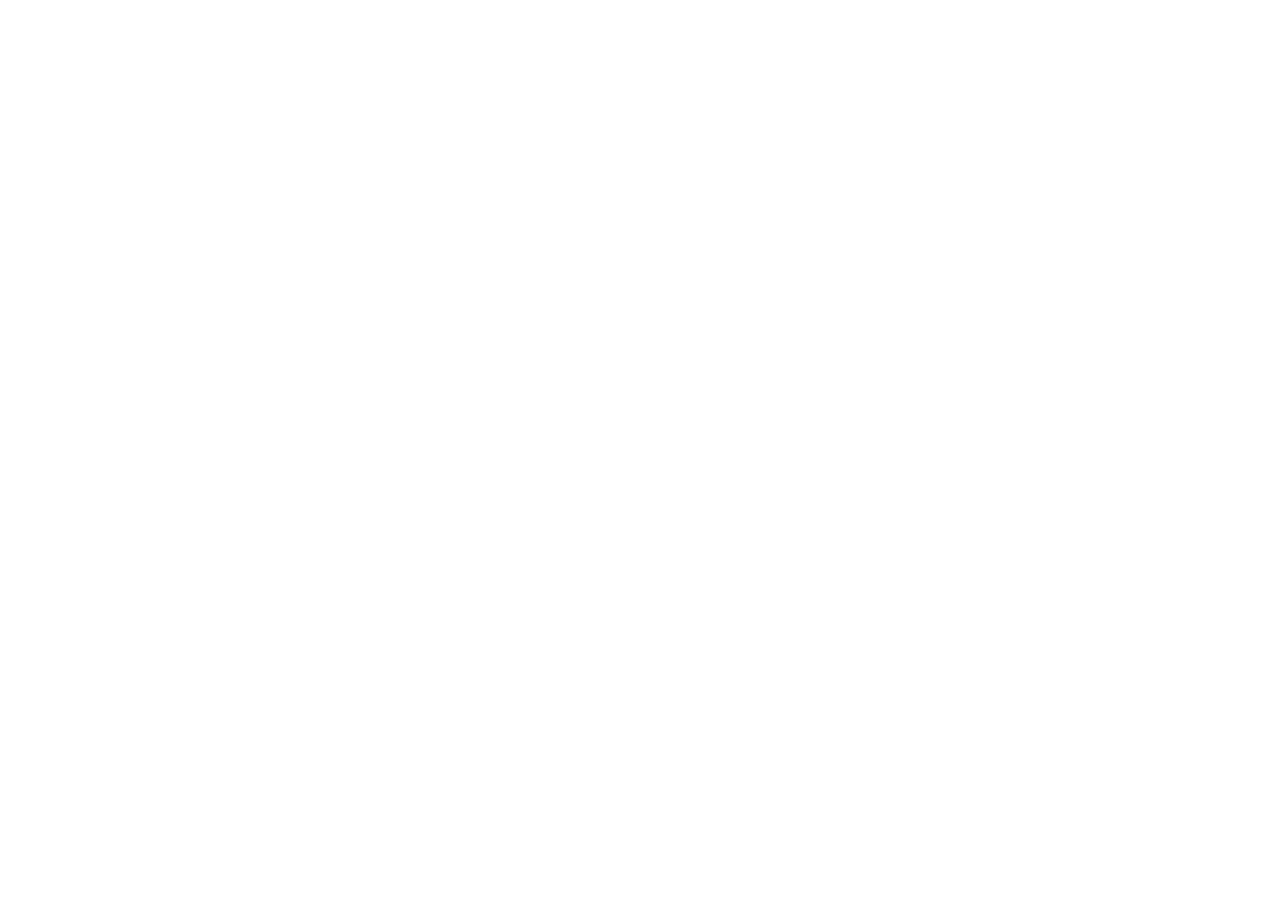
==== index.html @ d2b63275 "Preview build Ndumiso-Y/jnl-traders-web@6f6eb49902001fa7d4feecb88007fd484a090f12" ====
<!doctype html>
<html lang="en-ZA">
  <head>
    <meta charset="UTF-8" />
    <meta name="viewport" content="width=device-width, initial-scale=1.0" />
    <meta name="robots" content="noindex, nofollow, noimageindex" />
    <title>JNL Traders | Industrial Engineering and Maintenance Services</title>
    <meta name="description" content="JNL Traders provides structural, mechanical and plant-operation support for mining and chrome-processing environments. Development preview, not the official website." />
    <link rel="icon" type="image/png" href="/jnl-traders-preview/brand/jnl-logo.png" />
    <script type="module" crossorigin src="/jnl-traders-preview/assets/main-Eg9rI023.js"></script>
    <link rel="modulepreload" crossorigin href="/jnl-traders-preview/assets/PageShell-DPpdX8KV.js">
    <link rel="modulepreload" crossorigin href="/jnl-traders-preview/assets/homepage-CM6jJ0hx.js">
    <link rel="modulepreload" crossorigin href="/jnl-traders-preview/assets/ClientLogos-C_Fc4i6O.js">
    <link rel="modulepreload" crossorigin href="/jnl-traders-preview/assets/publication-Bz8wsJLo.js">
    <link rel="modulepreload" crossorigin href="/jnl-traders-preview/assets/wrench-BW9IlU_0.js">
    <link rel="modulepreload" crossorigin href="/jnl-traders-preview/assets/icons-T5cTL2mT.js">
    <link rel="modulepreload" crossorigin href="/jnl-traders-preview/assets/CredibilityStrip-CCpzmjwW.js">
    <link rel="stylesheet" crossorigin href="/jnl-traders-preview/assets/PageShell-DCpsGSy2.css">
    <link rel="stylesheet" crossorigin href="/jnl-traders-preview/assets/ClientLogos-CKI07FHI.css">
    <link rel="stylesheet" crossorigin href="/jnl-traders-preview/assets/CredibilityStrip-DPrCYsFg.css">
    <link rel="stylesheet" crossorigin href="/jnl-traders-preview/assets/main-DP_f49x_.css">
  </head>
  <body>
    <div id="root"></div>
  </body>
</html>
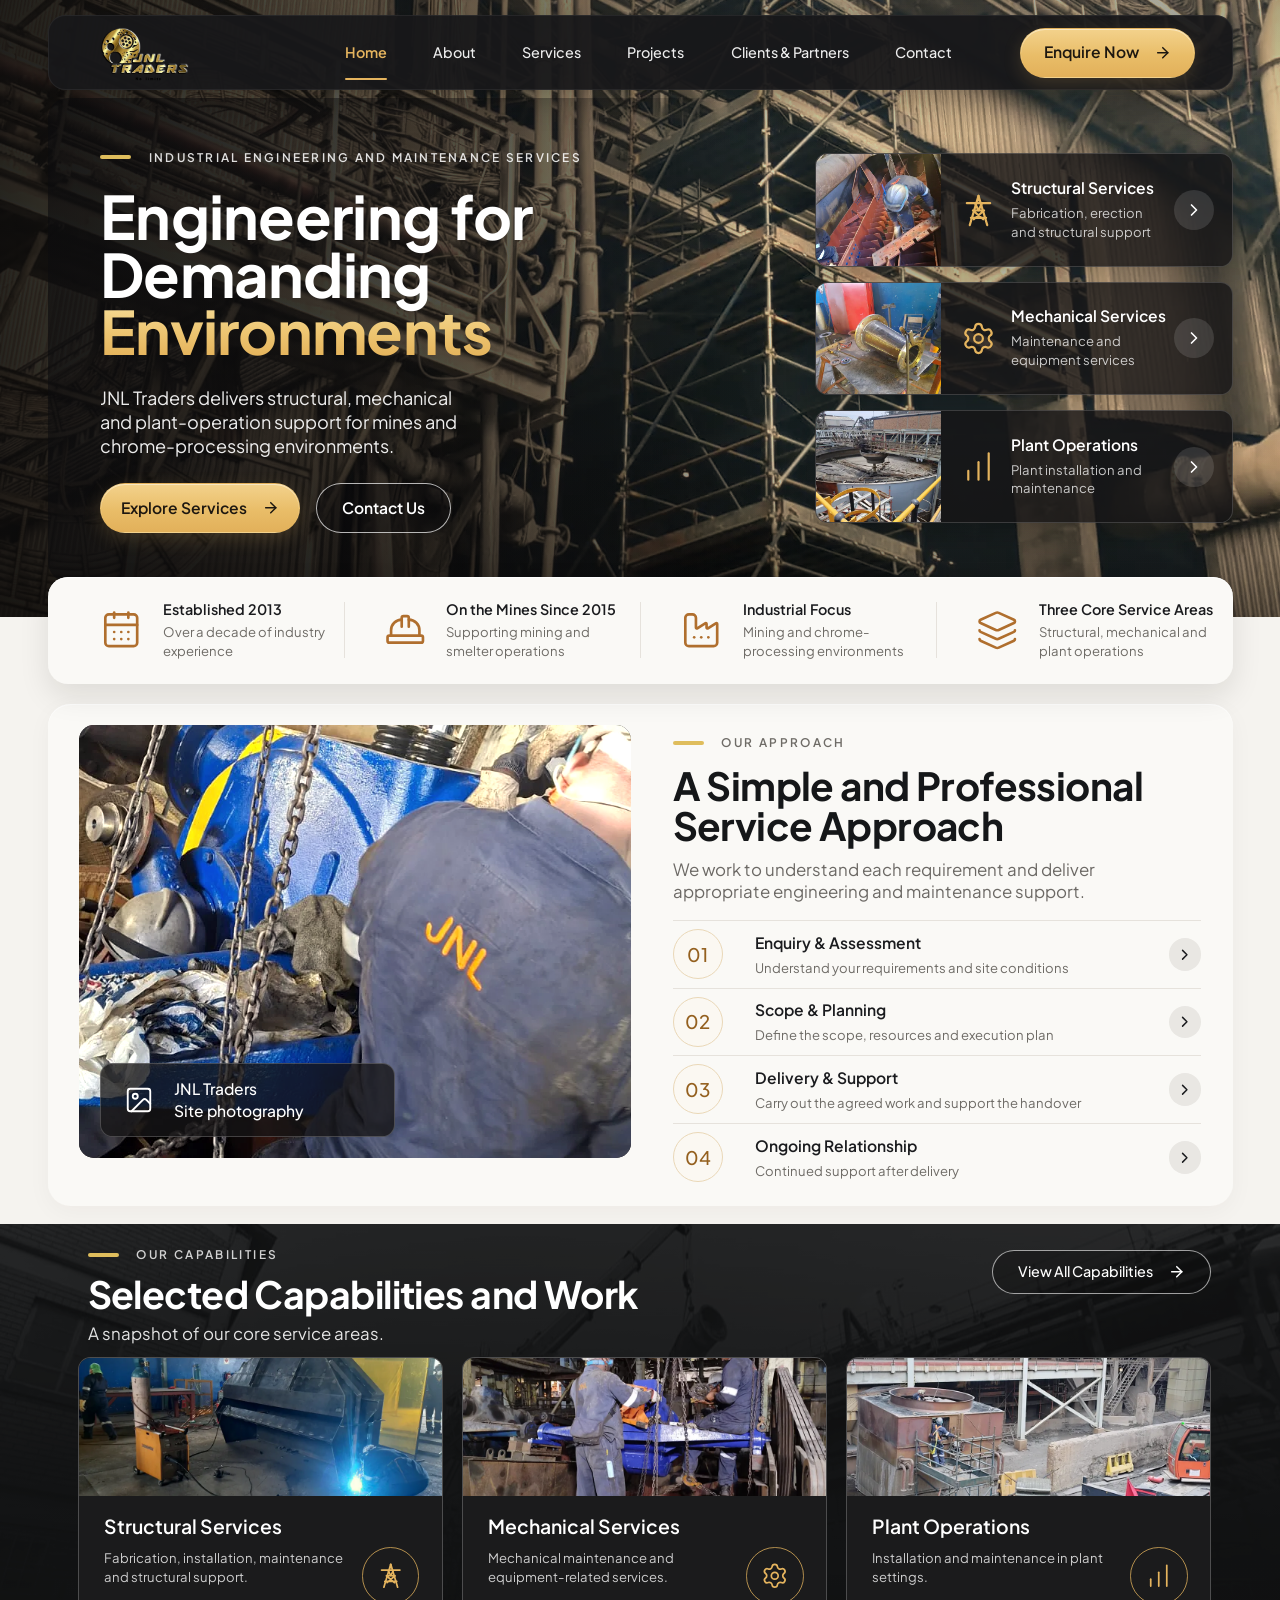
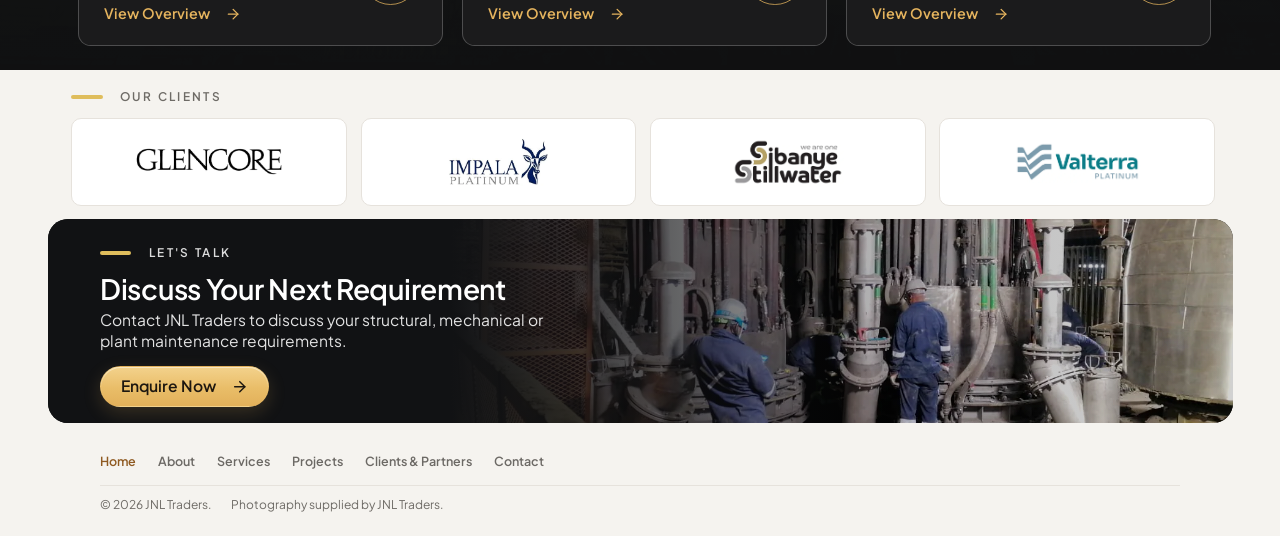
==== commit e2269cd9: "Site build Ndumiso-Y/jnl-traders-web@8c488835765f3420e7ef5e56aa66d9eed57c3a98" ====
--- a/index.html
+++ b/index.html
@@ -3,24 +3,70 @@
   <head>
     <meta charset="UTF-8" />
     <meta name="viewport" content="width=device-width, initial-scale=1.0" />
-    <meta name="robots" content="noindex, nofollow, noimageindex" />
     <title>JNL Traders | Industrial Engineering and Maintenance Services</title>
-    <meta name="description" content="JNL Traders provides structural, mechanical and plant-operation support for mining and chrome-processing environments. Development preview, not the official website." />
-    <link rel="icon" type="image/png" href="/jnl-traders-preview/brand/jnl-logo.png" />
-    <script type="module" crossorigin src="/jnl-traders-preview/assets/main-Eg9rI023.js"></script>
-    <link rel="modulepreload" crossorigin href="/jnl-traders-preview/assets/PageShell-DPpdX8KV.js">
-    <link rel="modulepreload" crossorigin href="/jnl-traders-preview/assets/homepage-CM6jJ0hx.js">
-    <link rel="modulepreload" crossorigin href="/jnl-traders-preview/assets/ClientLogos-C_Fc4i6O.js">
-    <link rel="modulepreload" crossorigin href="/jnl-traders-preview/assets/publication-Bz8wsJLo.js">
-    <link rel="modulepreload" crossorigin href="/jnl-traders-preview/assets/wrench-BW9IlU_0.js">
-    <link rel="modulepreload" crossorigin href="/jnl-traders-preview/assets/icons-T5cTL2mT.js">
-    <link rel="modulepreload" crossorigin href="/jnl-traders-preview/assets/CredibilityStrip-CCpzmjwW.js">
-    <link rel="stylesheet" crossorigin href="/jnl-traders-preview/assets/PageShell-DCpsGSy2.css">
-    <link rel="stylesheet" crossorigin href="/jnl-traders-preview/assets/ClientLogos-CKI07FHI.css">
-    <link rel="stylesheet" crossorigin href="/jnl-traders-preview/assets/CredibilityStrip-DPrCYsFg.css">
-    <link rel="stylesheet" crossorigin href="/jnl-traders-preview/assets/main-DP_f49x_.css">
+    <meta name="description" content="JNL Traders provides structural, mechanical and plant-operation support for mining and chrome-processing environments." />
+    <link rel="icon" type="image/png" sizes="48x48" href="/brand/favicon-48.png" />
+    <link rel="apple-touch-icon" href="/brand/apple-touch-icon.png" />
+    <script type="application/ld+json">
+      {
+        "@context": "https://schema.org",
+        "@graph": [
+          {
+            "@type": "Organization",
+            "@id": "https://jnltraders.co.za/#organization",
+            "name": "JNL Traders",
+            "legalName": "JNL Traders (Pty) Ltd",
+            "url": "https://jnltraders.co.za/",
+            "logo": "https://jnltraders.co.za/brand/jnl-logo.png",
+            "email": "info@jnltraders.co.za",
+            "foundingDate": "2013",
+            "description": "Engineering fabrication company supporting mining, smelter and processing-plant operations with structural, mechanical and plant maintenance work.",
+            "address": {
+              "@type": "PostalAddress",
+              "addressLocality": "Rustenburg",
+              "addressRegion": "North West",
+              "addressCountry": "ZA"
+            }
+          },
+          {
+            "@type": "WebSite",
+            "@id": "https://jnltraders.co.za/#website",
+            "url": "https://jnltraders.co.za/",
+            "name": "JNL Traders",
+            "inLanguage": "en-ZA",
+            "publisher": { "@id": "https://jnltraders.co.za/#organization" }
+          }
+        ]
+      }
+    </script>
+    <script type="module" crossorigin src="/assets/main-BESh82lY.js"></script>
+    <link rel="modulepreload" crossorigin href="/assets/PageShell-D4_K_Pgw.js">
+    <link rel="modulepreload" crossorigin href="/assets/homepage-D6TCJrUc.js">
+    <link rel="modulepreload" crossorigin href="/assets/ClientLogos-BpjyrNds.js">
+    <link rel="modulepreload" crossorigin href="/assets/factory-AqK0mC4F.js">
+    <link rel="modulepreload" crossorigin href="/assets/wrench-UlrUpFzu.js">
+    <link rel="modulepreload" crossorigin href="/assets/icons-B9P8hn7w.js">
+    <link rel="modulepreload" crossorigin href="/assets/image-G-_MB7Vk.js">
+    <link rel="modulepreload" crossorigin href="/assets/CredibilityStrip-DRuhqgCH.js">
+    <link rel="stylesheet" crossorigin href="/assets/PageShell-CTJHnuEZ.css">
+    <link rel="stylesheet" crossorigin href="/assets/ClientLogos-CKI07FHI.css">
+    <link rel="stylesheet" crossorigin href="/assets/CredibilityStrip-DPrCYsFg.css">
+    <link rel="stylesheet" crossorigin href="/assets/main-B-PE709d.css">
+    <link rel="preload" href="/assets/plus-jakarta-sans-latin-wght-normal-eXO_dkmS.woff2" as="font" type="font/woff2" crossorigin />
+    <link rel="canonical" href="https://jnltraders.co.za/" />
+    <meta property="og:type" content="website" />
+    <meta property="og:site_name" content="JNL Traders" />
+    <meta property="og:locale" content="en_ZA" />
+    <meta property="og:title" content="JNL Traders | Industrial Engineering and Maintenance Services" />
+    <meta property="og:description" content="JNL Traders provides structural, mechanical and plant-operation support for mining and chrome-processing environments." />
+    <meta property="og:url" content="https://jnltraders.co.za/" />
+    <meta property="og:image" content="https://jnltraders.co.za/images/jnl-traders-share.jpg" />
+    <meta property="og:image:width" content="1200" />
+    <meta property="og:image:height" content="630" />
+    <meta property="og:image:alt" content="Steel framework of an industrial processing plant, with the JNL Traders logo" />
+    <meta name="twitter:card" content="summary_large_image" />
   </head>
   <body>
-    <div id="root"></div>
+    <div id="root"><link rel="preload" as="image" href="/brand/jnl-logo.webp"/><link rel="preload" as="image" imageSrcSet="/images/jnl/jnl-traders-industrial-plant-steel-framework-960w.webp 960w, /images/jnl/jnl-traders-industrial-plant-steel-framework.webp 1536w" imageSizes="(max-width: 767px) 270px, 100vw" fetchPriority="high"/><link rel="preload" as="image" href="/images/jnl/jnl-traders-workers-on-red-steel-structure.webp"/><link rel="preload" as="image" href="/images/jnl/jnl-traders-metal-shaft-with-flange-on-workbench.webp"/><link rel="preload" as="image" href="/images/jnl/jnl-traders-circular-thickener-basin-walkway.webp"/><div id="top" class="page"><a class="skip-link" href="#main">Skip to content</a><header class="site-header"><div class="site-header__bar frame"><a class="site-header__logo" href="/" aria-label="JNL Traders — home"><img src="/brand/jnl-logo.webp" alt="JNL Traders logo" width="264" height="211"/></a><nav class="site-header__nav" aria-label="Primary"><button type="button" class="site-header__toggle" aria-expanded="false" aria-controls="_R_2_"><svg xmlns="http://www.w3.org/2000/svg" width="24" height="24" viewBox="0 0 24 24" fill="none" stroke="currentColor" stroke-width="2" stroke-linecap="round" stroke-linejoin="round" class="lucide lucide-menu" aria-hidden="true"><path d="M4 5h16"></path><path d="M4 12h16"></path><path d="M4 19h16"></path></svg><span class="visually-hidden">Open menu</span></button><ul id="_R_2_" class="site-header__links" data-open="false"><li><a href="/" aria-current="page">Home</a></li><li><a href="/about/">About</a></li><li><a href="/services/">Services</a></li><li><a href="/projects/">Projects</a></li><li><a href="/clients-partners/">Clients &amp; Partners</a></li><li><a href="/contact/">Contact</a></li><li class="site-header__menu-cta"><button type="button" class="btn btn--gold">Enquire Now <svg xmlns="http://www.w3.org/2000/svg" width="24" height="24" viewBox="0 0 24 24" fill="none" stroke="currentColor" stroke-width="2" stroke-linecap="round" stroke-linejoin="round" class="lucide lucide-arrow-right" aria-hidden="true"><path d="M5 12h14"></path><path d="m12 5 7 7-7 7"></path></svg></button></li></ul></nav><button type="button" class="btn btn--gold site-header__cta">Enquire Now <svg xmlns="http://www.w3.org/2000/svg" width="24" height="24" viewBox="0 0 24 24" fill="none" stroke="currentColor" stroke-width="2" stroke-linecap="round" stroke-linejoin="round" class="lucide lucide-arrow-right" aria-hidden="true"><path d="M5 12h14"></path><path d="m12 5 7 7-7 7"></path></svg></button></div></header><main id="main" tabindex="-1"><section class="hero" aria-labelledby="hero-title"><div class="hero__media"><img src="/images/jnl/jnl-traders-industrial-plant-steel-framework.webp" srcSet="/images/jnl/jnl-traders-industrial-plant-steel-framework-960w.webp 960w, /images/jnl/jnl-traders-industrial-plant-steel-framework.webp 1536w" sizes="(max-width: 767px) 270px, 100vw" alt="Steel framework, access stairways and scaffolding on the exterior of an industrial processing plant" fetchPriority="high"/></div><div class="hero__inner frame"><div class="hero__copy"><p class="eyebrow hero__eyebrow">Industrial Engineering and Maintenance Services</p><h1 id="hero-title" class="hero__title"><span>Engineering for</span> <span>Demanding</span> <span class="hero__title-accent">Environments</span></h1><p class="hero__lead">JNL Traders delivers structural, mechanical and plant-operation support for mines and chrome-processing environments.</p><div class="hero__actions"><a class="btn btn--gold" href="/services/">Explore Services<!-- --> <svg xmlns="http://www.w3.org/2000/svg" width="24" height="24" viewBox="0 0 24 24" fill="none" stroke="currentColor" stroke-width="2" stroke-linecap="round" stroke-linejoin="round" class="lucide lucide-arrow-right" aria-hidden="true"><path d="M5 12h14"></path><path d="m12 5 7 7-7 7"></path></svg></a><a class="btn btn--ghost" href="/contact/">Contact Us</a></div></div><ul id="services" class="hero__panels" aria-label="Core services"><li><a class="service-panel" href="/services/#structural"><span class="service-panel__media"><img src="/images/jnl/jnl-traders-workers-on-red-steel-structure.webp" alt="Workers in hard hats working inside a red fabricated steel structure at an industrial site" loading="eager"/></span><svg viewBox="0 0 24 24" fill="none" stroke="currentColor" stroke-width="1.5" stroke-linecap="round" stroke-linejoin="round" aria-hidden="true" class="service-panel__icon"><path d="M12 2 6 22M12 2l6 20"></path><path d="M4 7h16M9.6 7 12 12l2.4-5M8.2 12h7.6M8.2 12l7 6M15.8 12l-7 6M6.8 17h10.4"></path><path d="M12 2v3"></path></svg><span class="service-panel__text"><span class="service-panel__title">Structural Services</span><span class="service-panel__desc">Fabrication, erection and structural support</span></span><span class="service-panel__go" aria-hidden="true"><svg xmlns="http://www.w3.org/2000/svg" width="24" height="24" viewBox="0 0 24 24" fill="none" stroke="currentColor" stroke-width="2" stroke-linecap="round" stroke-linejoin="round" class="lucide lucide-chevron-right" aria-hidden="true"><path d="m9 18 6-6-6-6"></path></svg></span></a></li><li><a class="service-panel" href="/services/#mechanical"><span class="service-panel__media"><img src="/images/jnl/jnl-traders-metal-shaft-with-flange-on-workbench.webp" alt="Metal shaft and flange assembly on a workshop bench" loading="eager"/></span><svg xmlns="http://www.w3.org/2000/svg" width="24" height="24" viewBox="0 0 24 24" fill="none" stroke="currentColor" stroke-width="1.5" stroke-linecap="round" stroke-linejoin="round" class="lucide lucide-settings service-panel__icon" aria-hidden="true"><path d="M9.671 4.136a2.34 2.34 0 0 1 4.659 0 2.34 2.34 0 0 0 3.319 1.915 2.34 2.34 0 0 1 2.33 4.033 2.34 2.34 0 0 0 0 3.831 2.34 2.34 0 0 1-2.33 4.033 2.34 2.34 0 0 0-3.319 1.915 2.34 2.34 0 0 1-4.659 0 2.34 2.34 0 0 0-3.32-1.915 2.34 2.34 0 0 1-2.33-4.033 2.34 2.34 0 0 0 0-3.831A2.34 2.34 0 0 1 6.35 6.051a2.34 2.34 0 0 0 3.319-1.915"></path><circle cx="12" cy="12" r="3"></circle></svg><span class="service-panel__text"><span class="service-panel__title">Mechanical Services</span><span class="service-panel__desc">Maintenance and equipment services</span></span><span class="service-panel__go" aria-hidden="true"><svg xmlns="http://www.w3.org/2000/svg" width="24" height="24" viewBox="0 0 24 24" fill="none" stroke="currentColor" stroke-width="2" stroke-linecap="round" stroke-linejoin="round" class="lucide lucide-chevron-right" aria-hidden="true"><path d="m9 18 6-6-6-6"></path></svg></span></a></li><li><a class="service-panel" href="/services/#plant"><span class="service-panel__media"><img src="/images/jnl/jnl-traders-circular-thickener-basin-walkway.webp" alt="Large circular thickener basin with its bridge and maintenance walkway at a processing plant" loading="eager"/></span><svg xmlns="http://www.w3.org/2000/svg" width="24" height="24" viewBox="0 0 24 24" fill="none" stroke="currentColor" stroke-width="1.5" stroke-linecap="round" stroke-linejoin="round" class="lucide lucide-chart-no-axes-column-increasing lucide-bar-chart service-panel__icon" aria-hidden="true"><path d="M5 21v-6"></path><path d="M12 21V9"></path><path d="M19 21V3"></path></svg><span class="service-panel__text"><span class="service-panel__title">Plant Operations</span><span class="service-panel__desc">Plant installation and maintenance</span></span><span class="service-panel__go" aria-hidden="true"><svg xmlns="http://www.w3.org/2000/svg" width="24" height="24" viewBox="0 0 24 24" fill="none" stroke="currentColor" stroke-width="2" stroke-linecap="round" stroke-linejoin="round" class="lucide lucide-chevron-right" aria-hidden="true"><path d="m9 18 6-6-6-6"></path></svg></span></a></li></ul></div></section><section class="cred" aria-label="Company facts"><ul class="cred__strip frame"><li class="cred__item" data-status="legacy"><svg xmlns="http://www.w3.org/2000/svg" width="24" height="24" viewBox="0 0 24 24" fill="none" stroke="currentColor" stroke-width="1.5" stroke-linecap="round" stroke-linejoin="round" class="lucide lucide-calendar-days cred__icon" aria-hidden="true"><path d="M8 2v3"></path><path d="M16 2v3"></path><rect x="3" y="3" width="18" height="18" rx="2"></rect><path d="M3 9h18"></path><path d="M8 13h.01"></path><path d="M12 13h.01"></path><path d="M16 13h.01"></path><path d="M8 17h.01"></path><path d="M12 17h.01"></path><path d="M16 17h.01"></path></svg><div><p class="cred__title">Established 2013</p><p class="cred__desc">Over a decade of industry experience</p></div></li><li class="cred__item" data-status="profile"><svg xmlns="http://www.w3.org/2000/svg" width="24" height="24" viewBox="0 0 24 24" fill="none" stroke="currentColor" stroke-width="1.5" stroke-linecap="round" stroke-linejoin="round" class="lucide lucide-hard-hat cred__icon" aria-hidden="true"><path d="M10 10V5a1 1 0 0 1 1-1h2a1 1 0 0 1 1 1v5"></path><path d="M14 6a6 6 0 0 1 6 6v3"></path><path d="M4 15v-3a6 6 0 0 1 6-6"></path><rect x="2" y="15" width="20" height="4" rx="1"></rect></svg><div><p class="cred__title">On the Mines Since 2015</p><p class="cred__desc">Supporting mining and smelter operations</p></div></li><li class="cred__item" data-status="legacy"><svg xmlns="http://www.w3.org/2000/svg" width="24" height="24" viewBox="0 0 24 24" fill="none" stroke="currentColor" stroke-width="1.5" stroke-linecap="round" stroke-linejoin="round" class="lucide lucide-factory cred__icon" aria-hidden="true"><path d="M12 16h.01"></path><path d="M16 16h.01"></path><path d="M3 19a2 2 0 0 0 2 2h14a2 2 0 0 0 2-2V8.5a.5.5 0 0 0-.769-.422l-4.462 2.844A.5.5 0 0 1 15 10.5v-2a.5.5 0 0 0-.769-.422L9.77 10.922A.5.5 0 0 1 9 10.5V5a2 2 0 0 0-2-2H5a2 2 0 0 0-2 2z"></path><path d="M8 16h.01"></path></svg><div><p class="cred__title">Industrial Focus</p><p class="cred__desc">Mining and chrome-processing environments</p></div></li><li class="cred__item" data-status="legacy"><svg xmlns="http://www.w3.org/2000/svg" width="24" height="24" viewBox="0 0 24 24" fill="none" stroke="currentColor" stroke-width="1.5" stroke-linecap="round" stroke-linejoin="round" class="lucide lucide-layers lucide-layers-3 cred__icon" aria-hidden="true"><path d="M12.83 2.18a2 2 0 0 0-1.66 0L2.6 6.08a1 1 0 0 0 0 1.83l8.58 3.91a2 2 0 0 0 1.66 0l8.58-3.9a1 1 0 0 0 0-1.83z"></path><path d="M2 12a1 1 0 0 0 .58.91l8.6 3.91a2 2 0 0 0 1.65 0l8.58-3.9A1 1 0 0 0 22 12"></path><path d="M2 17a1 1 0 0 0 .58.91l8.6 3.91a2 2 0 0 0 1.65 0l8.58-3.9A1 1 0 0 0 22 17"></path></svg><div><p class="cred__title">Three Core Service Areas</p><p class="cred__desc">Structural, mechanical and plant operations</p></div></li></ul></section><section id="approach" class="approach" aria-labelledby="approach-title"><div class="approach__panel frame"><figure class="approach__media"><img src="/images/jnl/jnl-traders-jnl-uniform-technician-worksite.webp" alt="Technician in JNL Traders branded workwear working with lifting chains at an industrial site" loading="lazy"/><figcaption class="approach__badge"><svg xmlns="http://www.w3.org/2000/svg" width="24" height="24" viewBox="0 0 24 24" fill="none" stroke="currentColor" stroke-width="1.5" stroke-linecap="round" stroke-linejoin="round" class="lucide lucide-image" aria-hidden="true"><rect width="18" height="18" x="3" y="3" rx="2" ry="2"></rect><circle cx="9" cy="9" r="2"></circle><path d="m21 15-3.086-3.086a2 2 0 0 0-2.828 0L6 21"></path></svg><span>JNL Traders<br/>Site photography</span></figcaption></figure><div class="approach__body"><p class="eyebrow approach__eyebrow">Our Approach</p><h2 id="approach-title" class="approach__title">A Simple and Professional Service Approach</h2><p class="approach__intro">We work to understand each requirement and deliver appropriate engineering and maintenance support.</p><ol class="approach__steps" data-status="draft"><li class="approach__step"><span class="approach__num" aria-hidden="true">01</span><span class="approach__step-text"><span class="approach__step-title">Enquiry &amp; Assessment</span><span class="approach__step-desc">Understand your requirements and site conditions</span></span><span class="approach__chev" aria-hidden="true"><svg xmlns="http://www.w3.org/2000/svg" width="24" height="24" viewBox="0 0 24 24" fill="none" stroke="currentColor" stroke-width="2" stroke-linecap="round" stroke-linejoin="round" class="lucide lucide-chevron-right" aria-hidden="true"><path d="m9 18 6-6-6-6"></path></svg></span></li><li class="approach__step"><span class="approach__num" aria-hidden="true">02</span><span class="approach__step-text"><span class="approach__step-title">Scope &amp; Planning</span><span class="approach__step-desc">Define the scope, resources and execution plan</span></span><span class="approach__chev" aria-hidden="true"><svg xmlns="http://www.w3.org/2000/svg" width="24" height="24" viewBox="0 0 24 24" fill="none" stroke="currentColor" stroke-width="2" stroke-linecap="round" stroke-linejoin="round" class="lucide lucide-chevron-right" aria-hidden="true"><path d="m9 18 6-6-6-6"></path></svg></span></li><li class="approach__step"><span class="approach__num" aria-hidden="true">03</span><span class="approach__step-text"><span class="approach__step-title">Delivery &amp; Support</span><span class="approach__step-desc">Carry out the agreed work and support the handover</span></span><span class="approach__chev" aria-hidden="true"><svg xmlns="http://www.w3.org/2000/svg" width="24" height="24" viewBox="0 0 24 24" fill="none" stroke="currentColor" stroke-width="2" stroke-linecap="round" stroke-linejoin="round" class="lucide lucide-chevron-right" aria-hidden="true"><path d="m9 18 6-6-6-6"></path></svg></span></li><li class="approach__step"><span class="approach__num" aria-hidden="true">04</span><span class="approach__step-text"><span class="approach__step-title">Ongoing Relationship</span><span class="approach__step-desc">Continued support after delivery</span></span><span class="approach__chev" aria-hidden="true"><svg xmlns="http://www.w3.org/2000/svg" width="24" height="24" viewBox="0 0 24 24" fill="none" stroke="currentColor" stroke-width="2" stroke-linecap="round" stroke-linejoin="round" class="lucide lucide-chevron-right" aria-hidden="true"><path d="m9 18 6-6-6-6"></path></svg></span></li></ol></div></div></section><section id="capabilities" class="caps" aria-labelledby="caps-title"><div class="caps__inner frame"><div class="caps__head"><div><p class="eyebrow caps__eyebrow">Our Capabilities</p><h2 id="caps-title" class="caps__title">Selected Capabilities and Work</h2><p class="caps__intro">A snapshot of our core service areas.</p></div><a class="btn caps__all" href="/services/">View All Capabilities<!-- --> <svg xmlns="http://www.w3.org/2000/svg" width="24" height="24" viewBox="0 0 24 24" fill="none" stroke="currentColor" stroke-width="2" stroke-linecap="round" stroke-linejoin="round" class="lucide lucide-arrow-right" aria-hidden="true"><path d="M5 12h14"></path><path d="m12 5 7 7-7 7"></path></svg></a></div><ul class="caps__grid"><li class="cap-card"><span class="cap-card__media"><img class="cap-card__img" src="/images/jnl/jnl-traders-welding-large-black-steel-chute.webp" alt="Worker welding a large fabricated steel assembly in a fabrication workshop" loading="lazy"/></span><div class="cap-card__body"><h3 class="cap-card__title">Structural Services</h3><p class="cap-card__desc">Fabrication, installation, maintenance and structural support.</p><a class="cap-card__link" href="/services/#structural">View Overview <svg xmlns="http://www.w3.org/2000/svg" width="24" height="24" viewBox="0 0 24 24" fill="none" stroke="currentColor" stroke-width="2" stroke-linecap="round" stroke-linejoin="round" class="lucide lucide-arrow-right" aria-hidden="true"><path d="M5 12h14"></path><path d="m12 5 7 7-7 7"></path></svg><span class="visually-hidden">: <!-- -->Structural Services</span></a><span class="cap-card__badge" aria-hidden="true"><svg viewBox="0 0 24 24" fill="none" stroke="currentColor" stroke-width="1.5" stroke-linecap="round" stroke-linejoin="round" aria-hidden="true"><path d="M12 2 6 22M12 2l6 20"></path><path d="M4 7h16M9.6 7 12 12l2.4-5M8.2 12h7.6M8.2 12l7 6M15.8 12l-7 6M6.8 17h10.4"></path><path d="M12 2v3"></path></svg></span></div></li><li class="cap-card"><span class="cap-card__media"><img class="cap-card__img" src="/images/jnl/jnl-traders-technicians-industrial-equipment-workshop.webp" alt="Technicians in hard hats working on a blue industrial pump assembly inside a plant" loading="lazy"/></span><div class="cap-card__body"><h3 class="cap-card__title">Mechanical Services</h3><p class="cap-card__desc">Mechanical maintenance and equipment-related services.</p><a class="cap-card__link" href="/services/#mechanical">View Overview <svg xmlns="http://www.w3.org/2000/svg" width="24" height="24" viewBox="0 0 24 24" fill="none" stroke="currentColor" stroke-width="2" stroke-linecap="round" stroke-linejoin="round" class="lucide lucide-arrow-right" aria-hidden="true"><path d="M5 12h14"></path><path d="m12 5 7 7-7 7"></path></svg><span class="visually-hidden">: <!-- -->Mechanical Services</span></a><span class="cap-card__badge" aria-hidden="true"><svg xmlns="http://www.w3.org/2000/svg" width="24" height="24" viewBox="0 0 24 24" fill="none" stroke="currentColor" stroke-width="1.5" stroke-linecap="round" stroke-linejoin="round" class="lucide lucide-settings" aria-hidden="true"><path d="M9.671 4.136a2.34 2.34 0 0 1 4.659 0 2.34 2.34 0 0 0 3.319 1.915 2.34 2.34 0 0 1 2.33 4.033 2.34 2.34 0 0 0 0 3.831 2.34 2.34 0 0 1-2.33 4.033 2.34 2.34 0 0 0-3.319 1.915 2.34 2.34 0 0 1-4.659 0 2.34 2.34 0 0 0-3.32-1.915 2.34 2.34 0 0 1-2.33-4.033 2.34 2.34 0 0 0 0-3.831A2.34 2.34 0 0 1 6.35 6.051a2.34 2.34 0 0 0 3.319-1.915"></path><circle cx="12" cy="12" r="3"></circle></svg></span></div></li><li class="cap-card"><span class="cap-card__media"><img class="cap-card__img" src="/images/jnl/jnl-traders-technicians-on-circular-steel-vessel.webp" alt="Technicians working beside a large circular steel vessel and access platform at a processing plant" loading="lazy"/></span><div class="cap-card__body"><h3 class="cap-card__title">Plant Operations</h3><p class="cap-card__desc">Installation and maintenance in plant settings.</p><a class="cap-card__link" href="/services/#plant">View Overview <svg xmlns="http://www.w3.org/2000/svg" width="24" height="24" viewBox="0 0 24 24" fill="none" stroke="currentColor" stroke-width="2" stroke-linecap="round" stroke-linejoin="round" class="lucide lucide-arrow-right" aria-hidden="true"><path d="M5 12h14"></path><path d="m12 5 7 7-7 7"></path></svg><span class="visually-hidden">: <!-- -->Plant Operations</span></a><span class="cap-card__badge" aria-hidden="true"><svg xmlns="http://www.w3.org/2000/svg" width="24" height="24" viewBox="0 0 24 24" fill="none" stroke="currentColor" stroke-width="1.5" stroke-linecap="round" stroke-linejoin="round" class="lucide lucide-chart-no-axes-column-increasing lucide-bar-chart" aria-hidden="true"><path d="M5 21v-6"></path><path d="M12 21V9"></path><path d="M19 21V3"></path></svg></span></div></li></ul></div></section><section id="partners" class="partners" aria-labelledby="partners-title"><div class="partners__inner frame"><h2 id="partners-title" class="eyebrow partners__eyebrow">Our Clients</h2><ul class="logos logos--strip" aria-label="Client logos" style="--count:4"><li class="logo-tile"><img src="/assets/glencore-CwxRWNNJ.webp" alt="Glencore logo" width="447" height="101" loading="lazy" decoding="async" style="--h:0.823"/></li><li class="logo-tile"><img src="/assets/impala-platinum-C84Ka5NG.webp" alt="Impala Platinum logo" width="337" height="166" loading="lazy" decoding="async" style="--h:1.216"/></li><li class="logo-tile"><img src="/assets/sibanye-stillwater-ntznXwwk.webp" alt="Sibanye-Stillwater logo" width="1017" height="440" loading="lazy" decoding="async" style="--h:1.139"/></li><li class="logo-tile"><img src="/assets/valterra-platinum-CxhO0D-q.webp" alt="Valterra Platinum logo" width="1086" height="365" loading="lazy" decoding="async" style="--h:1.004"/></li></ul></div></section><section id="contact" class="cta" aria-labelledby="cta-title"><div class="cta__panel frame"><img class="cta__img" src="/images/jnl/jnl-traders-workers-near-vertical-industrial-pipework.webp" srcSet="/images/jnl/jnl-traders-workers-near-vertical-industrial-pipework-960w.webp 960w, /images/jnl/jnl-traders-workers-near-vertical-industrial-pipework.webp 1280w" sizes="100vw" alt="" aria-hidden="true" loading="lazy"/><div class="cta__body"><p class="eyebrow cta__eyebrow">Let&#x27;s Talk</p><h2 id="cta-title" class="cta__title">Discuss Your Next Requirement</h2><p class="cta__text">Contact JNL Traders to discuss your structural, mechanical or plant maintenance requirements.</p><button type="button" class="btn btn--gold cta__btn">Enquire Now<!-- --> <svg xmlns="http://www.w3.org/2000/svg" width="24" height="24" viewBox="0 0 24 24" fill="none" stroke="currentColor" stroke-width="2" stroke-linecap="round" stroke-linejoin="round" class="lucide lucide-arrow-right" aria-hidden="true"><path d="M5 12h14"></path><path d="m12 5 7 7-7 7"></path></svg></button></div></div></section></main><footer class="site-footer"><div class="site-footer__inner frame"><nav class="site-footer__nav" aria-label="Footer"><ul><li><a href="/" aria-current="page">Home</a></li><li><a href="/about/">About</a></li><li><a href="/services/">Services</a></li><li><a href="/projects/">Projects</a></li><li><a href="/clients-partners/">Clients &amp; Partners</a></li><li><a href="/contact/">Contact</a></li></ul></nav><div class="site-footer__notes"><p>© 2026 JNL Traders.</p><p>Photography supplied by JNL Traders.</p></div></div></footer><dialog class="enq" aria-labelledby="enq-title"><div class="enq__head"><h2 id="enq-title">Enquire Now</h2><form method="dialog"><button class="enq__close" aria-label="Close enquiry form"><svg xmlns="http://www.w3.org/2000/svg" width="24" height="24" viewBox="0 0 24 24" fill="none" stroke="currentColor" stroke-width="2" stroke-linecap="round" stroke-linejoin="round" class="lucide lucide-x" aria-hidden="true"><path d="M18 6 6 18"></path><path d="m6 6 12 12"></path></svg></button></form></div><p class="enq__notice"><svg xmlns="http://www.w3.org/2000/svg" width="24" height="24" viewBox="0 0 24 24" fill="none" stroke="currentColor" stroke-width="2" stroke-linecap="round" stroke-linejoin="round" class="lucide lucide-info" aria-hidden="true"><circle cx="12" cy="12" r="10"></circle><path d="M12 16v-4"></path><path d="M12 8h.01"></path></svg><span><strong>Online enquiries are not connected yet.</strong> This form checks your entries but does not send them anywhere.<!-- --> <!-- -->Please email <a href="mailto:info@jnltraders.co.za">info@jnltraders.co.za</a> instead.</span></p><form class="enq__form" noValidate=""><div class="enq__row"><div class="enq__field"><label for="enq-name">Full name <span aria-hidden="true">*</span></label><input id="enq-name" autoComplete="name" maxLength="120" required="" name="name"/></div><div class="enq__field"><label for="enq-company">Company</label><input id="enq-company" autoComplete="organization" maxLength="120" name="company"/></div></div><div class="enq__row"><div class="enq__field"><label for="enq-email">Email <span aria-hidden="true">*</span></label><input id="enq-email" type="email" autoComplete="email" maxLength="254" required="" name="email"/></div><div class="enq__field"><label for="enq-phone">Phone</label><input id="enq-phone" type="tel" autoComplete="tel" maxLength="20" name="phone"/></div></div><div class="enq__field"><label for="enq-service">Service area <span aria-hidden="true">*</span></label><select id="enq-service" name="service" required=""><option value="" disabled="" selected="">Select a service area</option><option>Structural Services</option><option>Mechanical Services</option><option>Plant Operations</option><option>Other / not sure</option></select></div><div class="enq__field"><label for="enq-message">Your requirement <span aria-hidden="true">*</span></label><textarea id="enq-message" name="message" rows="4" maxLength="5000" required=""></textarea></div><p class="enq__req">* Required</p><div role="status" aria-live="polite" class="enq__status"></div><button type="submit" class="btn btn--gold enq__submit">Check enquiry</button></form></dialog></div></div>
   </body>
 </html>
--- a/assets/PageShell-CTJHnuEZ.css
+++ b/assets/PageShell-CTJHnuEZ.css
@@ -0,0 +1 @@
+@font-face{font-family:Plus Jakarta Sans Variable;font-style:normal;font-display:swap;font-weight:200 800;src:url([data-uri])format("woff2-variations");unicode-range:U+460-52F,U+1C80-1C8A,U+20B4,U+2DE0-2DFF,U+A640-A69F,U+FE2E-FE2F}@font-face{font-family:Plus Jakarta Sans Variable;font-style:normal;font-display:swap;font-weight:200 800;src:url(/assets/plus-jakarta-sans-vietnamese-wght-normal-qRpaaN48.woff2)format("woff2-variations");unicode-range:U+102-103,U+110-111,U+128-129,U+168-169,U+1A0-1A1,U+1AF-1B0,U+300-301,U+303-304,U+308-309,U+323,U+329,U+1EA0-1EF9,U+20AB}@font-face{font-family:Plus Jakarta Sans Variable;font-style:normal;font-display:swap;font-weight:200 800;src:url(/assets/plus-jakarta-sans-latin-ext-wght-normal-DmpS2jIq.woff2)format("woff2-variations");unicode-range:U+100-2BA,U+2BD-2C5,U+2C7-2CC,U+2CE-2D7,U+2DD-2FF,U+304,U+308,U+329,U+1D00-1DBF,U+1E00-1E9F,U+1EF2-1EFF,U+2020,U+20A0-20AB,U+20AD-20C0,U+2113,U+2C60-2C7F,U+A720-A7FF}@font-face{font-family:Plus Jakarta Sans Variable;font-style:normal;font-display:swap;font-weight:200 800;src:url(/assets/plus-jakarta-sans-latin-wght-normal-eXO_dkmS.woff2)format("woff2-variations");unicode-range:U+??,U+131,U+152-153,U+2BB-2BC,U+2C6,U+2DA,U+2DC,U+304,U+308,U+329,U+2000-206F,U+20AC,U+2122,U+2191,U+2193,U+2212,U+2215,U+FEFF,U+FFFD}:root{--jnl-ink:#151719;--jnl-ink-2:#1b1b1d;--jnl-mocha:#282222;--jnl-ivory:#f5f3ef;--jnl-cream:#faf9f6;--jnl-slot:#eeede9;--jnl-gold:#e5b45e;--jnl-gold-soft:#f1cf80;--jnl-gold-rule:#dfbd5c;--jnl-bronze:#b06f2e;--jnl-text:#1a1b1e;--jnl-muted:#6e6b66;--jnl-line:#e6e2dc;--jnl-white:#fff;--gold-fill:linear-gradient(180deg, #f3d28c 0%, #e9bd68 55%, #e2b05a 100%);--gold-text:linear-gradient(180deg, #f6dc98 0%, #edc571 50%, #e2ae55 100%);--font-sans:"Plus Jakarta Sans Variable", "Plus Jakarta Sans", system-ui, -apple-system, "Segoe UI", sans-serif;--u:clamp(1px, calc(100vw / 1024), 1.40625px);--gutter:calc(var(--u) * 38);--frame:min(calc(100vw - 2 * var(--gutter)), calc(var(--u) * 948));--radius-lg:calc(var(--u) * 16);--radius-md:calc(var(--u) * 10);--radius-sm:calc(var(--u) * 8);--fs-micro:max(10px, calc(var(--u) * 9.5));--fs-xs:max(11px, calc(var(--u) * 10.5));--fs-sm:calc(var(--u) * 11.5);--fs-base:calc(var(--u) * 12.5);--fs-body:calc(var(--u) * 13.5);--fs-lead:calc(var(--u) * 14.5)}@media (width<=1023.98px){:root{--u:1px;--gutter:24px;--frame:calc(100vw - 2 * var(--gutter));--fs-micro:11px;--fs-xs:13px;--fs-sm:13px;--fs-base:14.5px;--fs-body:15px;--fs-lead:16px}}@media (width<=599.98px){:root{--gutter:16px}}*,:before,:after{box-sizing:border-box}html{scroll-behavior:smooth;-webkit-text-size-adjust:100%}body{background:var(--jnl-ivory);color:var(--jnl-text);font-family:var(--font-sans);font-size:var(--fs-body);-webkit-font-smoothing:antialiased;text-rendering:optimizelegibility;margin:0;line-height:1.45;overflow-x:hidden}img{max-width:100%;display:block}h1,h2,h3,p,ul,ol{margin:0}ul,ol{padding:0;list-style:none}a{color:inherit;text-decoration:none}button,input,select,textarea{font:inherit;color:inherit}:focus-visible{outline:2px solid var(--jnl-gold);outline-offset:3px;border-radius:4px}.skip-link{z-index:100;background:var(--jnl-gold);color:var(--jnl-ink);border-radius:999px;padding:10px 16px;font-weight:700;position:absolute;top:-60px;left:16px}.skip-link:focus{top:16px}.visually-hidden{clip:rect(0 0 0 0);white-space:nowrap;width:1px;height:1px;overflow:hidden;position:absolute!important}.frame{width:var(--frame);margin-inline:auto}.eyebrow{align-items:center;gap:calc(var(--u) * 14);font-size:var(--fs-micro);letter-spacing:.2em;text-transform:uppercase;font-weight:600;display:flex}.eyebrow:before{content:"";width:calc(var(--u) * 25);height:max(2px, calc(var(--u) * 3));background:var(--jnl-gold-rule);border-radius:2px;flex:none}.btn{justify-content:center;align-items:center;gap:calc(var(--u) * 12);height:max(40px, calc(var(--u) * 40));padding-inline:calc(var(--u) * 24);font-size:var(--fs-base);white-space:nowrap;cursor:pointer;border:1px solid #0000;border-radius:999px;font-weight:600;transition:background-color .16s,border-color .16s,box-shadow .16s,filter .16s;display:inline-flex}.btn svg{width:max(14px, calc(var(--u) * 14));height:max(14px, calc(var(--u) * 14));flex:none}.btn--gold{background:var(--gold-fill);color:#1d1710;box-shadow:inset 0 1px #ffffff73,0 6px 18px #e5b45e2e}.btn--gold:hover{filter:brightness(1.06)}.btn--ghost{color:var(--jnl-white);background:#0a0a0c59;border-color:#ffffffb3}.btn--ghost:hover{border-color:var(--jnl-white);background:#ffffff1a}@media (prefers-reduced-motion:reduce){html{scroll-behavior:auto}*,:before,:after{transition:none!important;animation:none!important}}@media screen and (prefers-reduced-motion:no-preference){:root{--ease-out:cubic-bezier(.22, 1, .36, 1)}html .btn{transition:background-color .16s ease, border-color .16s ease, box-shadow .24s ease, filter .16s ease, translate .24s var(--ease-out), scale .16s ease}html .cap-card,html .tile{transition:border-color .16s ease, translate .32s var(--ease-out), box-shadow .32s var(--ease-out)}html .service-panel{transition:border-color .16s ease, background-color .16s ease, translate .32s var(--ease-out)}html .gallery__item{transition:translate .32s var(--ease-out)}.service-panel__go,.approach__chev,.numbered__chev,.tile__icon{transition:background-color .24s,border-color .24s,color .24s}html [data-reveal=hidden]{opacity:0;translate:0 28px}html [data-reveal=shown]{transition:opacity .6s var(--ease-out) var(--reveal-delay,0s), translate .6s var(--ease-out) var(--reveal-delay,0s)}.eyebrow:before{transform-origin:0}html [data-reveal=hidden].eyebrow:before{transform:scaleX(0)}html [data-reveal=shown].eyebrow:before{transition:transform .6s var(--ease-out) var(--reveal-delay,0s)}html [data-reveal=hidden] .cap-card__img,html [data-reveal=hidden] .gallery__photo img,html [data-reveal=hidden].split__media img,html [data-reveal=hidden].approach__media img{transform:scale(1.12)}html [data-reveal=shown] .cap-card__img,html [data-reveal=shown] .gallery__photo img,html [data-reveal=shown].split__media img,html [data-reveal=shown].approach__media img{transition:transform .6s var(--ease-out) var(--reveal-delay,0s)}html [data-reveal=hidden].split__media,html [data-reveal=hidden].approach__media{clip-path:inset(8% round calc(var(--u) * 12))}html [data-reveal=shown].split__media,html [data-reveal=shown].approach__media{clip-path:inset(0 round calc(var(--u) * 12));transition:opacity .6s var(--ease-out) var(--reveal-delay,0s), translate .6s var(--ease-out) var(--reveal-delay,0s), clip-path .6s var(--ease-out) var(--reveal-delay,0s)}:root{--rise-opacity:1;--rise-x:0;--rise-y:20px;--settle-from:1}.hero__actions,.phero__actions,.service-panel{--rise-opacity:0}@media (width>=1024px){:root{--rise-opacity:0;--rise-y:24px;--settle-from:1.06}.service-panel{--rise-x:32px;--rise-y:0}}@keyframes jnl-rise{0%{opacity:var(--rise-opacity);translate:var(--rise-x) var(--rise-y)}}@keyframes jnl-settle{0%{transform:scale(var(--settle-from))}}@keyframes jnl-draw{0%{transform:scaleX(0)}}.hero__copy>*,.phero__inner>*,.service-panel{animation:jnl-rise .6s var(--ease-out) backwards}.hero__copy>:nth-child(2),.phero__inner>:nth-child(2){animation-delay:90ms}.hero__copy>:nth-child(3),.phero__inner>:nth-child(3){animation-delay:.18s}.hero__copy>:nth-child(4),.phero__inner>:nth-child(4){animation-delay:.27s}.phero__inner>:nth-child(5){animation-delay:.36s}.hero__panels>:first-child .service-panel{animation-delay:.24s}.hero__panels>:nth-child(2) .service-panel{animation-delay:.34s}.hero__panels>:nth-child(3) .service-panel{animation-delay:.44s}.hero__media img,.phero__media img{animation:jnl-settle .9s var(--ease-out) backwards}.hero__eyebrow:before,.phero__eyebrow:before{animation:jnl-draw .6s var(--ease-out) .12s backwards}@supports (overflow:clip){.btn{position:relative}.btn--gold{isolation:isolate;overflow:clip}.btn--gold:after{content:"";z-index:-1;pointer-events:none;background:linear-gradient(105deg,#0000 25%,#faf9f6cc 50%,#0000 75%);position:absolute;inset:0;transform:translate(-110%)}.btn--gold:focus-visible:after{transition:transform .56s ease-in-out;transform:translate(110%)}@keyframes jnl-sweep{0%{transform:translate(-110%)}to{transform:translate(110%)}}.hero__actions .btn--gold:after,.phero__actions .btn--gold:after{animation:.6s ease-in-out .85s backwards jnl-sweep}html [data-reveal=shown].btn--gold:after{animation:jnl-sweep .42s ease-in-out calc(var(--reveal-delay,0s) + .22s) backwards}}.btn:focus-visible{translate:0 -2px}.btn:not(:disabled):active{translate:0;scale:.98}.lucide-arrow-right,.service-panel__go svg,.approach__chev svg,.numbered__chev svg,.svc-jump__link svg,.contact__svc svg{transition:transform .24s var(--ease-out)}a:focus-visible>.lucide-arrow-right,button:focus-visible>.lucide-arrow-right,.service-panel:focus-visible .service-panel__go svg,.svc-jump__link:focus-visible svg,.contact__svc a:focus-visible svg{transform:translate(5px)}html .site-footer__nav a{transition:color .16s ease, translate .24s var(--ease-out)}.site-footer__nav a:focus-visible{translate:3px}.service-panel:focus-visible{translate:0 -3px}.service-panel:focus-visible .service-panel__go{background:var(--jnl-gold);color:#1d1710}.split__media img,.approach__media img,.cap-card__img,.gallery__photo img,.service-panel__media img{transition:transform .56s var(--ease-out)}.split__media:after,.approach__media:after,.cap-card__media:after,.gallery__photo:after{content:"";pointer-events:none;opacity:0;transition:opacity .42s var(--ease-out);background:linear-gradient(#e5b45e29 0%,#28222200 45%,#2822229e 100%);position:absolute;inset:0}.cap-card:focus-within{translate:0 -5px;box-shadow:0 18px 36px #00000061}.cap-card:focus-within .cap-card__img,.service-panel:focus-visible .service-panel__media img{transform:scale(1.07)}.cap-card:focus-within .cap-card__media:after{opacity:1}@media (hover:hover){@supports (overflow:clip){.btn--gold:not(:disabled):hover:after{transition:transform .56s ease-in-out;transform:translate(110%)}}.btn:not(:disabled):not(:active):hover{translate:0 -2px}.btn--gold:not(:disabled):hover{box-shadow:inset 0 1px #ffffff73,0 10px 26px #e5b45e61}a:hover>.lucide-arrow-right,button:not(:disabled):hover>.lucide-arrow-right,.cap-card:hover .lucide-arrow-right,.service-panel:hover .service-panel__go svg,.approach__step:hover .approach__chev svg,.numbered__row:hover .numbered__chev svg,.svc-jump__link:hover svg,.contact__svc a:hover svg{transform:translate(5px)}.service-panel:hover .service-panel__go,.approach__step:hover .approach__chev,.numbered__row:hover .numbered__chev,.tile:hover .tile__icon{background:var(--jnl-gold);border-color:var(--jnl-gold);color:#1d1710}.site-footer__nav a:hover{translate:3px}.cap-card:hover{translate:0 -5px;box-shadow:0 18px 36px #00000061}.tile:hover{translate:0 -5px;box-shadow:0 16px 32px #281e1424}.sec--dark .tile:hover{box-shadow:0 18px 36px #00000061}.service-panel:hover{translate:0 -3px}.gallery__item:hover{translate:0 -5px}.split:hover .split__media img,.approach__panel:hover .approach__media img,.cap-card:hover .cap-card__img,.gallery__item:hover img,.service-panel:hover .service-panel__media img{transform:scale(1.07)}.split:hover .split__media:after,.approach__panel:hover .approach__media:after,.cap-card:hover .cap-card__media:after,.gallery__item:hover .gallery__photo:after{opacity:1}}@media (width>=1024px){.site-header__links a:not([aria-current]):after{content:"";left:0;right:0;bottom:calc(var(--u) * -6);background:var(--jnl-gold);transform-origin:0;height:2px;transition:transform .24s var(--ease-out);border-radius:2px;position:absolute;transform:scaleX(0)}.site-header__links a:not([aria-current]):focus-visible:after{transform:scaleX(1)}}@media (width>=1024px) and (hover:hover){.site-header__links a:not([aria-current]):hover:after{transform:scaleX(1)}}}.site-header{inset:calc(var(--u) * 12) 0 auto;z-index:20;position:absolute}.site-header__bar{height:calc(var(--u) * 60);padding-inline:calc(var(--u) * 42) calc(var(--u) * 29);border-radius:calc(var(--u) * 14);background:#18181af0;border:1px solid #ffffff0f;grid-template-columns:1fr auto 1fr;align-items:center;display:grid;position:relative;box-shadow:0 10px 30px #00000040}.site-header__logo{border-radius:6px;justify-self:start;display:block}.site-header__logo img{height:calc(var(--u) * 56);width:auto}.site-header__nav{justify-content:center;display:flex}.site-header__links{align-items:center;gap:calc(var(--u) * 37);display:flex}.site-header__links a{padding-block:calc(var(--u) * 8);font-size:var(--fs-sm);color:#ffffffeb;font-weight:500;transition:color .16s;display:block;position:relative}.site-header__links a:hover{color:var(--jnl-gold-soft)}.site-header__links a[aria-current=page]{color:var(--jnl-gold);font-weight:600}.site-header__links a[aria-current=page]:after{content:"";left:0;right:0;bottom:calc(var(--u) * -6);background:var(--jnl-gold);border-radius:2px;height:2px;position:absolute}.site-header__cta{width:calc(var(--u) * 140);height:calc(var(--u) * 40);justify-self:end;padding-inline:0}.site-header__toggle,.site-header__menu-cta{display:none}@media (width<=1023.98px){.site-header{inset:12px 0 auto}.site-header__bar{border-radius:14px;height:64px;padding-inline:20px 12px;display:flex}.site-header__logo img{height:52px}.site-header__nav{flex:none;order:3;justify-content:flex-end;margin-left:10px}.site-header__cta{width:auto;height:40px;margin-left:auto;padding-inline:18px}.site-header__toggle{width:44px;height:44px;color:var(--jnl-white);cursor:pointer;background:0 0;border:1px solid #ffffff40;border-radius:12px;place-items:center;display:inline-grid}.site-header__links{background:#18181af7;border:1px solid #ffffff14;border-radius:14px;flex-direction:column;align-items:stretch;gap:2px;margin:0;padding:10px;display:none;position:absolute;top:calc(100% + 8px);left:0;right:0;box-shadow:0 18px 40px #00000059}.site-header__links[data-open=true]{display:flex}.site-header__links a{border-radius:10px;padding:13px 14px;font-size:15px}.site-header__links a:hover{background:#ffffff0f}.site-header__links a[aria-current=page]:after{display:none}}@media (width<=599.98px){.site-header__cta{display:none}.site-header__nav{margin-left:auto}.site-header__menu-cta{padding:8px 4px 4px;display:block}.site-header__menu-cta .btn{width:100%;height:46px}}.site-footer{padding:6px 0 22px}.site-footer__inner{padding-inline:calc(var(--u) * 42);color:var(--jnl-muted);font-size:12px;line-height:1.5}.site-footer__nav ul{border-bottom:1px solid var(--jnl-line);flex-wrap:wrap;gap:6px 22px;margin-bottom:10px;padding-bottom:10px;display:flex}.site-footer__nav a{color:#6c6965;padding-block:4px;font-size:12.5px;font-weight:600;transition:color .16s;display:inline-block}.site-footer__nav a:hover,.site-footer__nav a[aria-current=page]{color:#8f5a22}.site-footer__notes{flex-wrap:wrap;gap:4px 20px;display:flex}@media (width<=1023.98px){.site-footer__inner{padding-inline:4px}.site-footer__nav ul{gap:4px 18px}.site-footer__notes{flex-direction:column}}.cta{padding-bottom:calc(var(--u) * 15)}.cta__panel{isolation:isolate;min-height:calc(var(--u) * 140);border-radius:var(--radius-lg);color:var(--jnl-white);background:#111214;position:relative;overflow:hidden}.cta__img{z-index:-2;object-fit:cover;object-position:60% 52%;filter:saturate(1.1)contrast(1.05)brightness(.82);width:66%;height:100%;position:absolute;inset:0 0 0 auto}.cta__panel:before{content:"";z-index:-1;background:linear-gradient(90deg,#111214 0% 34%,#111214bf 46%,#1112141a 72%,#11121400 100%);position:absolute;inset:0}.cta__body{padding:calc(var(--u) * 20) calc(var(--u) * 24) calc(var(--u) * 13) calc(var(--u) * 42)}.cta__eyebrow{color:#ffffffd9}.cta__title{margin-top:calc(var(--u) * 9);font-size:calc(var(--u) * 22.5);letter-spacing:-.01em;font-weight:600;line-height:1.15}.cta__text{margin-top:calc(var(--u) * 4);max-width:calc(var(--u) * 360);font-size:var(--fs-base);color:#ffffffe0;line-height:1.3}.cta__btn{margin-top:calc(var(--u) * 12);width:calc(var(--u) * 135);height:calc(var(--u) * 33);padding-inline:0}@media (width<=1023.98px){.cta{padding-bottom:24px}.cta__img{object-position:62% 52%;width:100%}.cta__panel:before{background:linear-gradient(90deg,#111214f2 0%,#111214cc 50%,#11121459 100%)}.cta__body{padding:32px 28px}.cta__title{font-size:clamp(24px,4.6vw,32px)}.cta__text{max-width:420px}.cta__btn{width:auto;height:44px;margin-top:20px;padding-inline:24px}}@media (width<=599.98px){.cta__panel:before{background:linear-gradient(#111214eb 0%,#111214d1 60%,#11121480 100%)}.cta__body{padding:28px 20px}}.enq{background:var(--jnl-cream);width:min(560px,100vw - 32px);max-height:calc(100dvh - 32px);color:var(--jnl-text);border:0;border-radius:18px;padding:0;box-shadow:0 30px 80px #00000073}.enq::backdrop{-webkit-backdrop-filter:blur(3px);backdrop-filter:blur(3px);background:#0c0b0bb3}.enq__head{justify-content:space-between;align-items:center;padding:22px 24px 0;display:flex}.enq__head h2{letter-spacing:-.01em;font-size:24px;font-weight:700}.enq__close{cursor:pointer;background:#e9e7e3;border:0;border-radius:50%;place-items:center;width:40px;height:40px;display:grid}.enq__notice{color:#5b4a2c;background:#fbf3e2;border:1px solid #ecd6a8;border-radius:12px;gap:10px;margin:14px 24px 0;padding:12px 14px;font-size:13px;line-height:1.45;display:flex}.enq__notice a,.enq__preview a{text-underline-offset:2px;font-weight:600;text-decoration:underline}.enq__notice svg{width:18px;height:18px;color:var(--jnl-bronze);flex:none;margin-top:1px}.enq__form{gap:14px;padding:18px 24px 24px;display:grid}.enq__row{grid-template-columns:1fr 1fr;gap:14px;display:grid}.enq__field{gap:6px;display:grid}.enq__field label{font-size:13px;font-weight:600}.enq__field input,.enq__field select,.enq__field textarea{background:var(--jnl-white);border:1px solid #d6d1c9;border-radius:10px;width:100%;min-height:44px;padding:10px 12px;font-size:15px}.enq__field textarea{resize:vertical}.enq__field [aria-invalid=true]{border-color:#b3261e;box-shadow:0 0 0 1px #b3261e}.enq__error{color:#b3261e;font-size:12.5px}.enq__req{color:var(--jnl-muted);font-size:12px}.enq__preview{color:#6b1f1a;background:#fbeaea;border:1px solid #e3b3b0;border-radius:12px;padding:12px 14px;font-size:13.5px;line-height:1.45}.enq__sent{color:#1f4d23;background:#eaf4ea;border:1px solid #b4d3b4;border-radius:12px;padding:12px 14px;font-size:13.5px;line-height:1.45}.enq__submit{justify-self:start;height:46px}.enq__submit:disabled{opacity:.7;cursor:progress}.enq__trap{width:1px;height:1px;position:absolute;left:-9999px;overflow:hidden}.enq__privacy{color:var(--jnl-muted);font-size:13px;line-height:1.45}.enq__privacy summary{cursor:pointer;font-weight:600}.enq__privacy ul{gap:6px;margin-top:8px;display:grid}@media (width<=559.98px){.enq__row{grid-template-columns:1fr}.enq__submit{justify-self:stretch}}
--- a/assets/ClientLogos-CKI07FHI.css
+++ b/assets/ClientLogos-CKI07FHI.css
@@ -0,0 +1 @@
+.partners{padding:calc(var(--u) * 15) 0 calc(var(--u) * 11)}.partners__inner{padding-inline:calc(var(--u) * 19) calc(var(--u) * 14)}.partners__eyebrow{color:var(--jnl-muted);font-size:var(--fs-micro)}.partners__grid{gap:calc(var(--u) * 11);margin-top:calc(var(--u) * 10);grid-template-columns:repeat(6,minmax(0,1fr));display:grid}.partners__slot{align-items:center;gap:calc(var(--u) * 11);min-height:calc(var(--u) * 57);padding-inline:calc(var(--u) * 14) calc(var(--u) * 8);white-space:nowrap;border-radius:var(--radius-sm);background:var(--jnl-slot);color:#8d8a85;font-size:var(--fs-xs);line-height:1.35;display:flex}.partners__slot svg{width:calc(var(--u) * 30);height:calc(var(--u) * 30);flex:none}@media (width<=1023.98px){.partners{padding:32px 0 24px}.partners__inner{padding-inline:0}.partners__grid{grid-template-columns:repeat(3,minmax(0,1fr));gap:10px;margin-top:14px}.partners__slot{min-height:60px;padding-inline:14px}.partners__slot svg{width:28px;height:28px}}@media (width<=599.98px){.partners__grid{grid-template-columns:repeat(2,minmax(0,1fr))}}.logos{grid-template-columns:repeat(var(--count), minmax(0, 1fr));gap:calc(var(--u) * 11);display:grid}.logo-tile{border-radius:var(--radius-sm);border:1px solid var(--jnl-line);background:var(--jnl-white);place-items:center;transition:border-color .16s;display:grid}.logo-tile:hover{border-color:#b06f2e59}.logo-tile img{width:auto;height:calc(var(--logo-base) * var(--h));object-fit:contain;max-width:100%;display:block}.logos--strip{--logo-base:calc(var(--u) * 34);margin-top:calc(var(--u) * 10)}.logos--strip .logo-tile{min-height:calc(var(--u) * 70);padding:calc(var(--u) * 12) calc(var(--u) * 22)}.logos--grid{--logo-base:calc(var(--u) * 46)}.logos--grid .logo-tile{min-height:calc(var(--u) * 118);padding:calc(var(--u) * 20) calc(var(--u) * 26);border-radius:var(--radius-md)}@media (width<=1023.98px){.logos{gap:10px}.logos--strip{--logo-base:34px;margin-top:14px}.logos--strip .logo-tile{min-height:72px;padding:12px 20px}.logos--grid{--logo-base:40px;grid-template-columns:repeat(2,minmax(0,1fr));gap:14px}.logos--grid .logo-tile{min-height:116px;padding:20px 24px}}@media (width<=767.98px){.logos--strip{grid-template-columns:repeat(2,minmax(0,1fr))}}@media (width<=599.98px){.logos--strip{--logo-base:30px}.logos--strip .logo-tile{min-height:68px;padding:10px 14px}.logos--grid{--logo-base:34px;gap:10px}.logos--grid .logo-tile{min-height:96px;padding:16px}}
--- a/assets/CredibilityStrip-DPrCYsFg.css
+++ b/assets/CredibilityStrip-DPrCYsFg.css
@@ -0,0 +1 @@
+.cred{z-index:5;margin-top:calc(var(--u) * -32);position:relative}.cred__strip{min-height:calc(var(--u) * 86);border-radius:var(--radius-lg);background:var(--jnl-cream);grid-template-columns:repeat(4,minmax(0,1fr));display:grid;box-shadow:0 12px 30px #14100c1a,inset 0 1px #ffffffe6}.cred__item{align-items:center;gap:calc(var(--u) * 16);padding:calc(var(--u) * 14) calc(var(--u) * 10) calc(var(--u) * 14) calc(var(--u) * 32);display:flex;position:relative}.cred__item:first-child{padding-left:calc(var(--u) * 42)}.cred__item+.cred__item:before{content:"";background:var(--jnl-line);width:1px;position:absolute;top:24%;bottom:24%;left:0}.cred__icon{width:calc(var(--u) * 34);height:calc(var(--u) * 34);color:var(--jnl-bronze);flex:none}.cred__title{font-size:var(--fs-sm);color:var(--jnl-text);font-weight:600;line-height:1.25}.cred__desc{margin-top:calc(var(--u) * 4);font-size:var(--fs-xs);color:var(--jnl-muted);line-height:1.4}@media (width<=1023.98px){.cred{margin-top:-32px}.cred__strip{grid-template-columns:repeat(2,minmax(0,1fr))}.cred__item,.cred__item:first-child{gap:16px;padding:20px 22px}.cred__item+.cred__item:before{display:none}.cred__item:nth-child(2n){border-left:1px solid var(--jnl-line)}.cred__item:nth-child(n+3){border-top:1px solid var(--jnl-line)}.cred__icon{width:32px;height:32px}}@media (width<=559.98px){.cred__strip{grid-template-columns:1fr}.cred__item:nth-child(2n){border-left:0}.cred__item+.cred__item{border-top:1px solid var(--jnl-line)}.cred__item,.cred__item:first-child{padding:16px 20px}}
--- a/assets/main-B-PE709d.css
+++ b/assets/main-B-PE709d.css
@@ -0,0 +1 @@
+.hero{isolation:isolate;padding-top:calc(var(--u) * 78);padding-bottom:calc(var(--u) * 28);color:var(--jnl-white);background:#0d0c0c;position:relative}.hero__media{z-index:-1;position:absolute;inset:0;overflow:hidden}.hero__media img{object-fit:cover;object-position:62% 58%;filter:sepia(.55)saturate(1.5)hue-rotate(-8deg)brightness(.9)contrast(1.08);width:100%;height:100%}.hero__media:before,.hero__media:after{content:"";position:absolute;inset:0}.hero__media:before{mix-blend-mode:screen;background:radial-gradient(55% 80% at 100% 10%,#ff92349e,#0000 72%),radial-gradient(45% 55% at 72% 0,#e8702e66,#0000 70%),linear-gradient(#783c1e59,#0000 55%)}.hero__media:after{background:linear-gradient(90deg,#0a0909e0 0%,#0a09098c 30%,#0a09091f 58%,#0a09090d 100%),linear-gradient(#0a090940 0%,#0000 25% 70%,#0a09098c 100%)}.hero__inner{grid-template-columns:minmax(0, 1fr) calc(var(--u) * 334);align-items:center;gap:calc(var(--u) * 24);min-height:calc(var(--u) * 367);padding:calc(var(--u) * 37) 0 calc(var(--u) * 39) calc(var(--u) * 42);border-radius:var(--radius-lg);background:linear-gradient(90deg,#0c0c0e9e 0%,#0c0c0e66 40%,#0c0c0e00 62%);display:grid}.hero__copy{max-width:calc(var(--u) * 440);padding-top:calc(var(--u) * 4)}.hero__eyebrow{color:#ffffffdb;margin-bottom:calc(var(--u) * 17);white-space:nowrap;letter-spacing:.19em}.hero__title{font-size:calc(var(--u) * 48);letter-spacing:-.012em;font-weight:700;line-height:.96}.hero__title span{display:block}.hero__title-accent{background:var(--gold-text);color:#0000;-webkit-background-clip:text;background-clip:text;padding-bottom:.06em}.hero__lead{max-width:calc(var(--u) * 305);margin-top:calc(var(--u) * 18);font-size:var(--fs-lead);color:#ffffffeb;line-height:1.32}.hero__actions{gap:calc(var(--u) * 13);margin-top:calc(var(--u) * 20);flex-wrap:wrap;display:flex}.hero__actions .btn--gold{width:calc(var(--u) * 160);padding-inline:0}.hero__actions .btn--ghost{width:calc(var(--u) * 108);padding-inline:0}.hero__panels{gap:calc(var(--u) * 12);display:grid}.service-panel{grid-template-columns:calc(var(--u) * 100) auto minmax(0, 1fr) auto;min-height:calc(var(--u) * 89);border-radius:var(--radius-md);-webkit-backdrop-filter:blur(8px);background:#161516cc;border:1px solid #ffffff29;align-items:center;transition:border-color .16s,background-color .16s;display:grid;overflow:hidden;box-shadow:0 10px 28px #00000047}.service-panel:hover{background:#1c1a1ae0;border-color:#e5b45e8c}.service-panel__media{min-height:calc(var(--u) * 89);align-self:stretch;position:relative;overflow:hidden}.service-panel__media img{object-fit:cover;width:100%;height:100%;position:absolute;inset:0}.service-panel__icon{width:calc(var(--u) * 28);height:calc(var(--u) * 28);margin-inline:calc(var(--u) * 16) calc(var(--u) * 12);color:var(--jnl-gold)}.service-panel__text{gap:calc(var(--u) * 5);padding-block:calc(var(--u) * 10);display:grid}.service-panel__title{font-size:var(--fs-base);font-weight:600;line-height:1.2}.service-panel__desc{font-size:var(--fs-xs);color:#ffffffc2;line-height:1.4}.service-panel__go{width:calc(var(--u) * 32);height:calc(var(--u) * 32);margin-inline:calc(var(--u) * 6) calc(var(--u) * 14);color:var(--jnl-white);background:#ffffff1f;border-radius:50%;place-items:center;display:grid}.service-panel__go svg{width:calc(var(--u) * 16);height:calc(var(--u) * 16)}@media (width<=1023.98px){.hero{padding-top:92px;padding-bottom:56px}.hero__media img{object-position:70% 50%}.hero__media:after{background:linear-gradient(#0a09098c 0%,#0a09099e 45%,#0a0909e6 100%),linear-gradient(90deg,#0a090999 0%,#0a09091a 70%)}.hero__inner{background:linear-gradient(#0c0c0e66,#0c0c0e26);grid-template-columns:1fr;gap:28px;min-height:0;padding:40px 28px 28px}.hero__copy{max-width:560px}.hero__eyebrow{white-space:normal;margin-bottom:18px}.hero__title{font-size:clamp(38px,7.2vw,58px)}.hero__lead{max-width:440px;margin-top:18px}.hero__actions{margin-top:24px}.hero__actions .btn--gold,.hero__actions .btn--ghost{width:auto;padding-inline:24px}.service-panel{grid-template-columns:112px auto minmax(0,1fr) auto;min-height:92px}.service-panel__media{min-height:92px}.service-panel__icon{width:28px;height:28px;margin-inline:16px 12px}.service-panel__go{width:34px;height:34px;margin-inline:8px 14px}.service-panel__go svg{width:16px;height:16px}}@media (width<=599.98px){.hero__inner{padding:32px 18px 18px}.hero__eyebrow{letter-spacing:.14em}.hero__actions .btn{flex:140px}.service-panel{grid-template-columns:84px auto minmax(0,1fr) auto}.service-panel__icon{width:24px;height:24px;margin-inline:12px 10px}}.approach{padding-top:calc(var(--u) * 16);padding-bottom:calc(var(--u) * 14)}.approach__panel{grid-template-columns:calc(var(--u) * 442) minmax(0, 1fr);gap:calc(var(--u) * 33);padding:calc(var(--u) * 17) calc(var(--u) * 25) calc(var(--u) * 12);border-radius:calc(var(--u) * 18);background:var(--jnl-cream);display:grid;box-shadow:inset 0 1px #fffc,0 6px 24px #281e140a}.approach__media{height:calc(var(--u) * 346);border-radius:calc(var(--u) * 12);background:#2a2522;margin:0;position:relative;overflow:hidden}.approach__media img{object-fit:cover;object-position:50% 66%;filter:sepia(.18)saturate(1.1)contrast(1.05);width:100%;height:100%}.approach__badge{left:calc(var(--u) * 17);bottom:calc(var(--u) * 17);align-items:center;gap:calc(var(--u) * 16);width:calc(var(--u) * 236);max-width:calc(100% - 2 * calc(var(--u) * 17));padding:calc(var(--u) * 11) calc(var(--u) * 18);border-radius:var(--radius-md);-webkit-backdrop-filter:blur(6px);color:var(--jnl-white);font-size:var(--fs-base);background:#161516c7;border:1px solid #fff3;font-weight:500;line-height:1.4;display:flex;position:absolute}.approach__badge svg{width:calc(var(--u) * 24);height:calc(var(--u) * 24);flex:none}.approach__body{padding-top:calc(var(--u) * 7)}.approach__eyebrow{color:var(--jnl-muted)}.approach__title{margin-top:calc(var(--u) * 12);font-size:calc(var(--u) * 31);letter-spacing:-.015em;color:var(--jnl-ink);max-width:calc(var(--u) * 380);font-weight:700;line-height:1.03}.approach__intro{margin-top:calc(var(--u) * 10);max-width:calc(var(--u) * 400);font-size:var(--fs-body);color:#6c6965;line-height:1.3}.approach__steps{margin-top:calc(var(--u) * 14);border-top:1px solid var(--jnl-line);margin-right:calc(var(--u) * 0)}.approach__step{grid-template-columns:calc(var(--u) * 40) minmax(0, 1fr) auto;align-items:center;gap:calc(var(--u) * 26);min-height:calc(var(--u) * 54);padding-block:calc(var(--u) * 6);border-bottom:1px solid var(--jnl-line);display:grid}.approach__step:last-child{border-bottom:0}.approach__num{width:calc(var(--u) * 40);height:calc(var(--u) * 40);color:#94601f;font-size:max(14px, calc(var(--u) * 15));background:#fbf8f2;border:1px solid #ead8b8;border-radius:50%;place-items:center;font-weight:500;display:grid}.approach__step-text{gap:calc(var(--u) * 3);display:grid}.approach__step-title{font-size:var(--fs-base);color:var(--jnl-text);font-weight:600}.approach__step-desc{font-size:var(--fs-xs);color:var(--jnl-muted)}.approach__chev{width:calc(var(--u) * 26);height:calc(var(--u) * 26);color:var(--jnl-text);background:#e9e7e3;border-radius:50%;place-items:center;display:grid}.approach__chev svg{width:calc(var(--u) * 14);height:calc(var(--u) * 14)}@media (width<=1023.98px){.approach{padding-top:28px;padding-bottom:28px}.approach__panel{border-radius:18px;grid-template-columns:1fr;gap:28px;padding:16px 16px 20px}.approach__media{aspect-ratio:16/10;height:auto}.approach__badge{width:auto;font-size:13px;bottom:14px;left:14px}.approach__body{padding:0 8px}.approach__title{max-width:520px;font-size:clamp(28px,5vw,36px)}.approach__intro{max-width:520px}.approach__step{gap:18px;min-height:64px}.approach__num{width:42px;height:42px}}@media (width<=599.98px){.approach__media{aspect-ratio:4/3}.approach__step{grid-template-columns:40px minmax(0,1fr) auto;gap:14px}.approach__num{width:40px;height:40px}}.caps{isolation:isolate;padding:calc(var(--u) * 18) 0 calc(var(--u) * 19);background:var(--jnl-ink);color:var(--jnl-white);position:relative;overflow:hidden}.caps:before{content:"";z-index:-1;background:linear-gradient(180deg, #1517198c 0%, #151719eb 55%, var(--jnl-ink) 100%), url(/images/jnl/jnl-traders-crane-work-at-industrial-plant.webp) center 40% / cover no-repeat;filter:grayscale()brightness(.55);opacity:.55;position:absolute;inset:0}.caps__inner{padding-inline:calc(var(--u) * 24) calc(var(--u) * 17)}.caps__head{justify-content:space-between;align-items:flex-start;gap:calc(var(--u) * 24);padding-left:calc(var(--u) * 8);display:flex}.caps__eyebrow{color:#fffc}.caps__title{margin-top:calc(var(--u) * 9);font-size:calc(var(--u) * 30);letter-spacing:-.015em;font-weight:700;line-height:1.05}.caps__intro{margin-top:calc(var(--u) * 7);max-width:calc(var(--u) * 470);font-size:var(--fs-body);color:#ffffffe0;line-height:1.25}.caps__all{height:calc(var(--u) * 35);margin-top:calc(var(--u) * 3);padding-inline:calc(var(--u) * 20);color:var(--jnl-white);font-size:var(--fs-sm);background:#0a0a0c4d;border-color:#fff9;flex:none;font-weight:500}.caps__all:hover{border-color:var(--jnl-gold);color:var(--jnl-gold-soft)}.caps__grid{gap:calc(var(--u) * 15);margin-top:calc(var(--u) * 11);grid-template-columns:repeat(3,minmax(0,1fr));display:grid}.cap-card{border-radius:var(--radius-md);background:#1b1b1c;border:1px solid #ffffff38;flex-direction:column;transition:border-color .16s;display:flex;overflow:hidden}.cap-card:hover{border-color:#e5b45e8c}.cap-card__media{display:block;position:relative;overflow:hidden}.cap-card__img{width:100%;height:calc(var(--u) * 110);object-fit:cover}.cap-card__body{padding:calc(var(--u) * 15) calc(var(--u) * 72) calc(var(--u) * 16) calc(var(--u) * 20);flex:1;position:relative}.cap-card__title{font-size:max(15px, calc(var(--u) * 15.5));font-weight:600;line-height:1.2}.cap-card__desc{margin-top:calc(var(--u) * 9);font-size:var(--fs-xs);color:#ffffffc7;line-height:1.4}.cap-card__link{align-items:center;gap:calc(var(--u) * 12);margin-top:calc(var(--u) * 14);font-size:var(--fs-sm);color:var(--jnl-gold);font-weight:600;display:inline-flex}.cap-card__link svg{width:max(13px, calc(var(--u) * 13));height:max(13px, calc(var(--u) * 13))}.cap-card__link:hover{color:var(--jnl-gold-soft)}.cap-card__badge{right:calc(var(--u) * 18);width:calc(var(--u) * 46);height:calc(var(--u) * 46);color:var(--jnl-gold);border:1px solid #e5b45ebf;border-radius:50%;place-items:center;display:grid;position:absolute;top:50%;translate:0 -40%}.cap-card__badge svg{width:calc(var(--u) * 22);height:calc(var(--u) * 22)}@media (width<=1023.98px){.caps{padding:44px 0 48px}.caps__inner{padding-inline:0}.caps__head{flex-direction:column;padding-left:0}.caps__title{font-size:clamp(28px,5vw,36px)}.caps__intro{max-width:560px}.caps__all{height:42px;padding-inline:20px}.caps__grid{gap:16px;margin-top:24px}.cap-card__img{height:140px}.cap-card__body{padding:16px 70px 18px 18px}.cap-card__badge{width:44px;height:44px;right:14px}.cap-card__badge svg{width:21px;height:21px}}@media (width<=899.98px){.caps__grid{grid-template-columns:1fr}.cap-card__img{height:180px}}
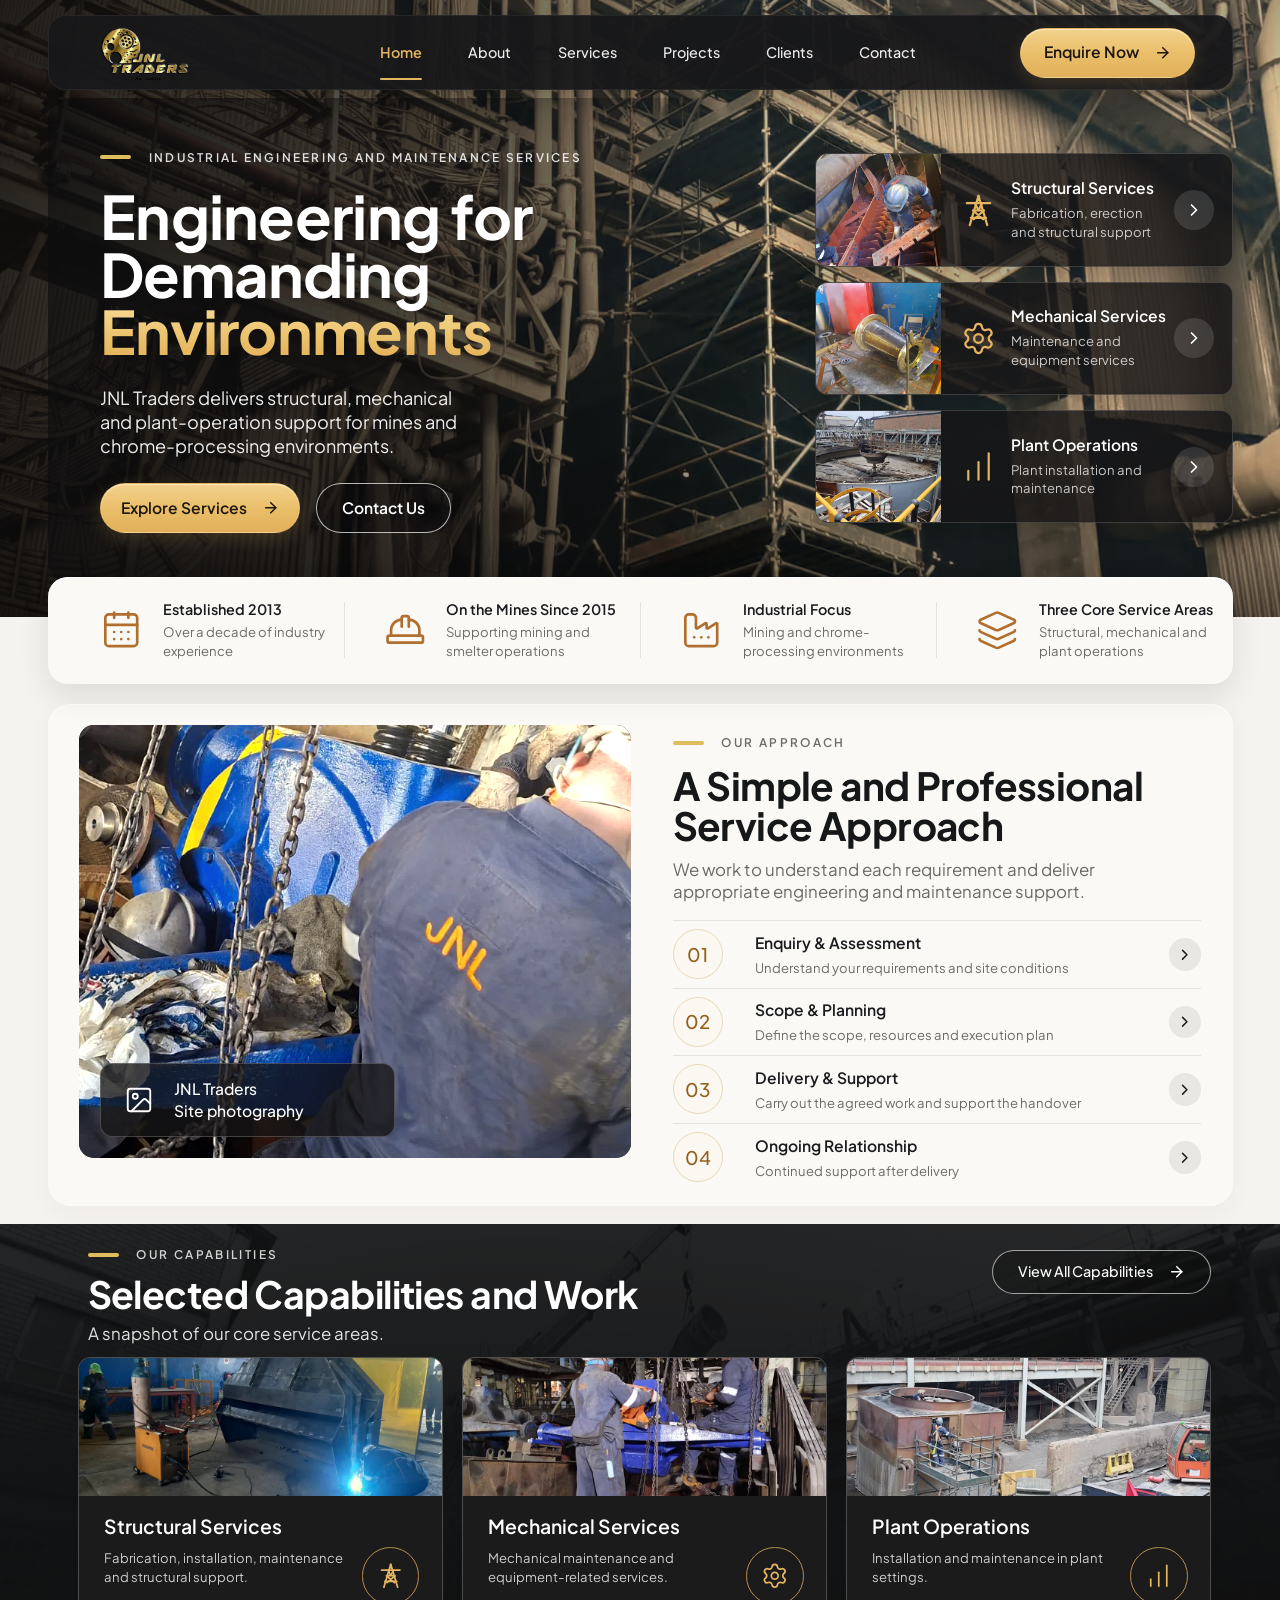
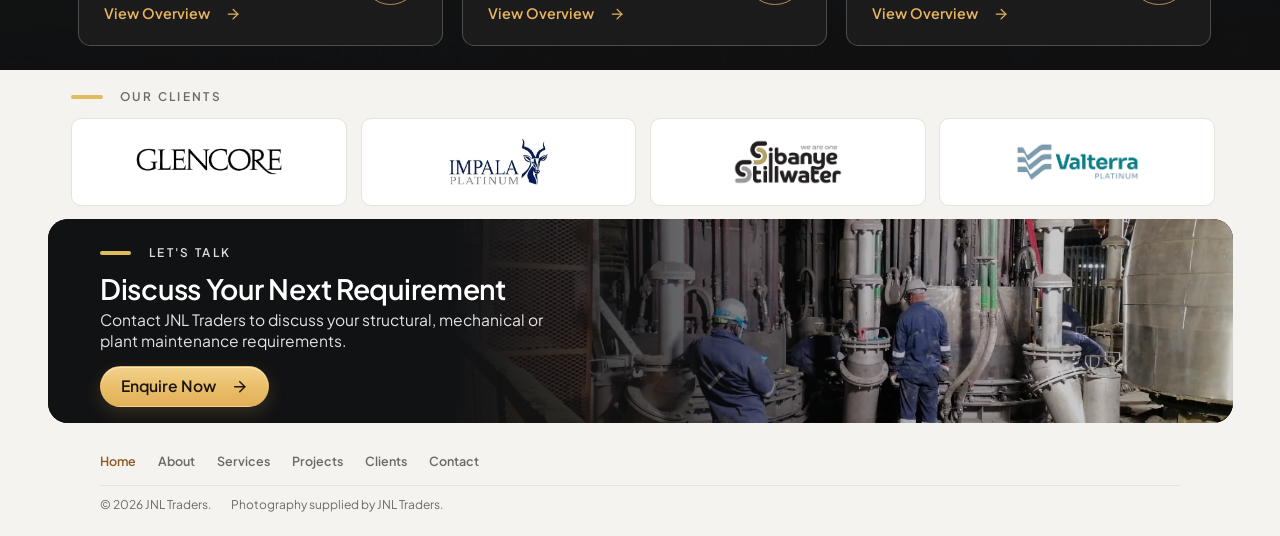
==== commit db935fe5: "Site build Ndumiso-Y/jnl-traders-web@deba08359c2af2abf5e70c7d49d13a863e1cc5c8" ====
--- a/index.html
+++ b/index.html
@@ -19,6 +19,7 @@
             "url": "https://jnltraders.co.za/",
             "logo": "https://jnltraders.co.za/brand/jnl-logo.png",
             "email": "info@jnltraders.co.za",
+            "telephone": "+27 14 004 0317",
             "foundingDate": "2013",
             "description": "Engineering fabrication company supporting mining, smelter and processing-plant operations with structural, mechanical and plant maintenance work.",
             "address": {
@@ -39,15 +40,15 @@
         ]
       }
     </script>
-    <script type="module" crossorigin src="/assets/main-BESh82lY.js"></script>
-    <link rel="modulepreload" crossorigin href="/assets/PageShell-D4_K_Pgw.js">
-    <link rel="modulepreload" crossorigin href="/assets/homepage-D6TCJrUc.js">
-    <link rel="modulepreload" crossorigin href="/assets/ClientLogos-BpjyrNds.js">
-    <link rel="modulepreload" crossorigin href="/assets/factory-AqK0mC4F.js">
-    <link rel="modulepreload" crossorigin href="/assets/wrench-UlrUpFzu.js">
-    <link rel="modulepreload" crossorigin href="/assets/icons-B9P8hn7w.js">
-    <link rel="modulepreload" crossorigin href="/assets/image-G-_MB7Vk.js">
-    <link rel="modulepreload" crossorigin href="/assets/CredibilityStrip-DRuhqgCH.js">
+    <script type="module" crossorigin src="/assets/main-BDMiBP9P.js"></script>
+    <link rel="modulepreload" crossorigin href="/assets/PageShell-O3vBacLb.js">
+    <link rel="modulepreload" crossorigin href="/assets/homepage-mye1WZIt.js">
+    <link rel="modulepreload" crossorigin href="/assets/ClientLogos-BWnl8Vmf.js">
+    <link rel="modulepreload" crossorigin href="/assets/factory-CslHCM6a.js">
+    <link rel="modulepreload" crossorigin href="/assets/wrench-Cn-AK4aL.js">
+    <link rel="modulepreload" crossorigin href="/assets/icons-7N8mmbbW.js">
+    <link rel="modulepreload" crossorigin href="/assets/image-B7DkZUmy.js">
+    <link rel="modulepreload" crossorigin href="/assets/CredibilityStrip-DocypSdx.js">
     <link rel="stylesheet" crossorigin href="/assets/PageShell-CTJHnuEZ.css">
     <link rel="stylesheet" crossorigin href="/assets/ClientLogos-CKI07FHI.css">
     <link rel="stylesheet" crossorigin href="/assets/CredibilityStrip-DPrCYsFg.css">
@@ -67,6 +68,6 @@
     <meta name="twitter:card" content="summary_large_image" />
   </head>
   <body>
-    <div id="root"><link rel="preload" as="image" href="/brand/jnl-logo.webp"/><link rel="preload" as="image" imageSrcSet="/images/jnl/jnl-traders-industrial-plant-steel-framework-960w.webp 960w, /images/jnl/jnl-traders-industrial-plant-steel-framework.webp 1536w" imageSizes="(max-width: 767px) 270px, 100vw" fetchPriority="high"/><link rel="preload" as="image" href="/images/jnl/jnl-traders-workers-on-red-steel-structure.webp"/><link rel="preload" as="image" href="/images/jnl/jnl-traders-metal-shaft-with-flange-on-workbench.webp"/><link rel="preload" as="image" href="/images/jnl/jnl-traders-circular-thickener-basin-walkway.webp"/><div id="top" class="page"><a class="skip-link" href="#main">Skip to content</a><header class="site-header"><div class="site-header__bar frame"><a class="site-header__logo" href="/" aria-label="JNL Traders — home"><img src="/brand/jnl-logo.webp" alt="JNL Traders logo" width="264" height="211"/></a><nav class="site-header__nav" aria-label="Primary"><button type="button" class="site-header__toggle" aria-expanded="false" aria-controls="_R_2_"><svg xmlns="http://www.w3.org/2000/svg" width="24" height="24" viewBox="0 0 24 24" fill="none" stroke="currentColor" stroke-width="2" stroke-linecap="round" stroke-linejoin="round" class="lucide lucide-menu" aria-hidden="true"><path d="M4 5h16"></path><path d="M4 12h16"></path><path d="M4 19h16"></path></svg><span class="visually-hidden">Open menu</span></button><ul id="_R_2_" class="site-header__links" data-open="false"><li><a href="/" aria-current="page">Home</a></li><li><a href="/about/">About</a></li><li><a href="/services/">Services</a></li><li><a href="/projects/">Projects</a></li><li><a href="/clients-partners/">Clients &amp; Partners</a></li><li><a href="/contact/">Contact</a></li><li class="site-header__menu-cta"><button type="button" class="btn btn--gold">Enquire Now <svg xmlns="http://www.w3.org/2000/svg" width="24" height="24" viewBox="0 0 24 24" fill="none" stroke="currentColor" stroke-width="2" stroke-linecap="round" stroke-linejoin="round" class="lucide lucide-arrow-right" aria-hidden="true"><path d="M5 12h14"></path><path d="m12 5 7 7-7 7"></path></svg></button></li></ul></nav><button type="button" class="btn btn--gold site-header__cta">Enquire Now <svg xmlns="http://www.w3.org/2000/svg" width="24" height="24" viewBox="0 0 24 24" fill="none" stroke="currentColor" stroke-width="2" stroke-linecap="round" stroke-linejoin="round" class="lucide lucide-arrow-right" aria-hidden="true"><path d="M5 12h14"></path><path d="m12 5 7 7-7 7"></path></svg></button></div></header><main id="main" tabindex="-1"><section class="hero" aria-labelledby="hero-title"><div class="hero__media"><img src="/images/jnl/jnl-traders-industrial-plant-steel-framework.webp" srcSet="/images/jnl/jnl-traders-industrial-plant-steel-framework-960w.webp 960w, /images/jnl/jnl-traders-industrial-plant-steel-framework.webp 1536w" sizes="(max-width: 767px) 270px, 100vw" alt="Steel framework, access stairways and scaffolding on the exterior of an industrial processing plant" fetchPriority="high"/></div><div class="hero__inner frame"><div class="hero__copy"><p class="eyebrow hero__eyebrow">Industrial Engineering and Maintenance Services</p><h1 id="hero-title" class="hero__title"><span>Engineering for</span> <span>Demanding</span> <span class="hero__title-accent">Environments</span></h1><p class="hero__lead">JNL Traders delivers structural, mechanical and plant-operation support for mines and chrome-processing environments.</p><div class="hero__actions"><a class="btn btn--gold" href="/services/">Explore Services<!-- --> <svg xmlns="http://www.w3.org/2000/svg" width="24" height="24" viewBox="0 0 24 24" fill="none" stroke="currentColor" stroke-width="2" stroke-linecap="round" stroke-linejoin="round" class="lucide lucide-arrow-right" aria-hidden="true"><path d="M5 12h14"></path><path d="m12 5 7 7-7 7"></path></svg></a><a class="btn btn--ghost" href="/contact/">Contact Us</a></div></div><ul id="services" class="hero__panels" aria-label="Core services"><li><a class="service-panel" href="/services/#structural"><span class="service-panel__media"><img src="/images/jnl/jnl-traders-workers-on-red-steel-structure.webp" alt="Workers in hard hats working inside a red fabricated steel structure at an industrial site" loading="eager"/></span><svg viewBox="0 0 24 24" fill="none" stroke="currentColor" stroke-width="1.5" stroke-linecap="round" stroke-linejoin="round" aria-hidden="true" class="service-panel__icon"><path d="M12 2 6 22M12 2l6 20"></path><path d="M4 7h16M9.6 7 12 12l2.4-5M8.2 12h7.6M8.2 12l7 6M15.8 12l-7 6M6.8 17h10.4"></path><path d="M12 2v3"></path></svg><span class="service-panel__text"><span class="service-panel__title">Structural Services</span><span class="service-panel__desc">Fabrication, erection and structural support</span></span><span class="service-panel__go" aria-hidden="true"><svg xmlns="http://www.w3.org/2000/svg" width="24" height="24" viewBox="0 0 24 24" fill="none" stroke="currentColor" stroke-width="2" stroke-linecap="round" stroke-linejoin="round" class="lucide lucide-chevron-right" aria-hidden="true"><path d="m9 18 6-6-6-6"></path></svg></span></a></li><li><a class="service-panel" href="/services/#mechanical"><span class="service-panel__media"><img src="/images/jnl/jnl-traders-metal-shaft-with-flange-on-workbench.webp" alt="Metal shaft and flange assembly on a workshop bench" loading="eager"/></span><svg xmlns="http://www.w3.org/2000/svg" width="24" height="24" viewBox="0 0 24 24" fill="none" stroke="currentColor" stroke-width="1.5" stroke-linecap="round" stroke-linejoin="round" class="lucide lucide-settings service-panel__icon" aria-hidden="true"><path d="M9.671 4.136a2.34 2.34 0 0 1 4.659 0 2.34 2.34 0 0 0 3.319 1.915 2.34 2.34 0 0 1 2.33 4.033 2.34 2.34 0 0 0 0 3.831 2.34 2.34 0 0 1-2.33 4.033 2.34 2.34 0 0 0-3.319 1.915 2.34 2.34 0 0 1-4.659 0 2.34 2.34 0 0 0-3.32-1.915 2.34 2.34 0 0 1-2.33-4.033 2.34 2.34 0 0 0 0-3.831A2.34 2.34 0 0 1 6.35 6.051a2.34 2.34 0 0 0 3.319-1.915"></path><circle cx="12" cy="12" r="3"></circle></svg><span class="service-panel__text"><span class="service-panel__title">Mechanical Services</span><span class="service-panel__desc">Maintenance and equipment services</span></span><span class="service-panel__go" aria-hidden="true"><svg xmlns="http://www.w3.org/2000/svg" width="24" height="24" viewBox="0 0 24 24" fill="none" stroke="currentColor" stroke-width="2" stroke-linecap="round" stroke-linejoin="round" class="lucide lucide-chevron-right" aria-hidden="true"><path d="m9 18 6-6-6-6"></path></svg></span></a></li><li><a class="service-panel" href="/services/#plant"><span class="service-panel__media"><img src="/images/jnl/jnl-traders-circular-thickener-basin-walkway.webp" alt="Large circular thickener basin with its bridge and maintenance walkway at a processing plant" loading="eager"/></span><svg xmlns="http://www.w3.org/2000/svg" width="24" height="24" viewBox="0 0 24 24" fill="none" stroke="currentColor" stroke-width="1.5" stroke-linecap="round" stroke-linejoin="round" class="lucide lucide-chart-no-axes-column-increasing lucide-bar-chart service-panel__icon" aria-hidden="true"><path d="M5 21v-6"></path><path d="M12 21V9"></path><path d="M19 21V3"></path></svg><span class="service-panel__text"><span class="service-panel__title">Plant Operations</span><span class="service-panel__desc">Plant installation and maintenance</span></span><span class="service-panel__go" aria-hidden="true"><svg xmlns="http://www.w3.org/2000/svg" width="24" height="24" viewBox="0 0 24 24" fill="none" stroke="currentColor" stroke-width="2" stroke-linecap="round" stroke-linejoin="round" class="lucide lucide-chevron-right" aria-hidden="true"><path d="m9 18 6-6-6-6"></path></svg></span></a></li></ul></div></section><section class="cred" aria-label="Company facts"><ul class="cred__strip frame"><li class="cred__item" data-status="legacy"><svg xmlns="http://www.w3.org/2000/svg" width="24" height="24" viewBox="0 0 24 24" fill="none" stroke="currentColor" stroke-width="1.5" stroke-linecap="round" stroke-linejoin="round" class="lucide lucide-calendar-days cred__icon" aria-hidden="true"><path d="M8 2v3"></path><path d="M16 2v3"></path><rect x="3" y="3" width="18" height="18" rx="2"></rect><path d="M3 9h18"></path><path d="M8 13h.01"></path><path d="M12 13h.01"></path><path d="M16 13h.01"></path><path d="M8 17h.01"></path><path d="M12 17h.01"></path><path d="M16 17h.01"></path></svg><div><p class="cred__title">Established 2013</p><p class="cred__desc">Over a decade of industry experience</p></div></li><li class="cred__item" data-status="profile"><svg xmlns="http://www.w3.org/2000/svg" width="24" height="24" viewBox="0 0 24 24" fill="none" stroke="currentColor" stroke-width="1.5" stroke-linecap="round" stroke-linejoin="round" class="lucide lucide-hard-hat cred__icon" aria-hidden="true"><path d="M10 10V5a1 1 0 0 1 1-1h2a1 1 0 0 1 1 1v5"></path><path d="M14 6a6 6 0 0 1 6 6v3"></path><path d="M4 15v-3a6 6 0 0 1 6-6"></path><rect x="2" y="15" width="20" height="4" rx="1"></rect></svg><div><p class="cred__title">On the Mines Since 2015</p><p class="cred__desc">Supporting mining and smelter operations</p></div></li><li class="cred__item" data-status="legacy"><svg xmlns="http://www.w3.org/2000/svg" width="24" height="24" viewBox="0 0 24 24" fill="none" stroke="currentColor" stroke-width="1.5" stroke-linecap="round" stroke-linejoin="round" class="lucide lucide-factory cred__icon" aria-hidden="true"><path d="M12 16h.01"></path><path d="M16 16h.01"></path><path d="M3 19a2 2 0 0 0 2 2h14a2 2 0 0 0 2-2V8.5a.5.5 0 0 0-.769-.422l-4.462 2.844A.5.5 0 0 1 15 10.5v-2a.5.5 0 0 0-.769-.422L9.77 10.922A.5.5 0 0 1 9 10.5V5a2 2 0 0 0-2-2H5a2 2 0 0 0-2 2z"></path><path d="M8 16h.01"></path></svg><div><p class="cred__title">Industrial Focus</p><p class="cred__desc">Mining and chrome-processing environments</p></div></li><li class="cred__item" data-status="legacy"><svg xmlns="http://www.w3.org/2000/svg" width="24" height="24" viewBox="0 0 24 24" fill="none" stroke="currentColor" stroke-width="1.5" stroke-linecap="round" stroke-linejoin="round" class="lucide lucide-layers lucide-layers-3 cred__icon" aria-hidden="true"><path d="M12.83 2.18a2 2 0 0 0-1.66 0L2.6 6.08a1 1 0 0 0 0 1.83l8.58 3.91a2 2 0 0 0 1.66 0l8.58-3.9a1 1 0 0 0 0-1.83z"></path><path d="M2 12a1 1 0 0 0 .58.91l8.6 3.91a2 2 0 0 0 1.65 0l8.58-3.9A1 1 0 0 0 22 12"></path><path d="M2 17a1 1 0 0 0 .58.91l8.6 3.91a2 2 0 0 0 1.65 0l8.58-3.9A1 1 0 0 0 22 17"></path></svg><div><p class="cred__title">Three Core Service Areas</p><p class="cred__desc">Structural, mechanical and plant operations</p></div></li></ul></section><section id="approach" class="approach" aria-labelledby="approach-title"><div class="approach__panel frame"><figure class="approach__media"><img src="/images/jnl/jnl-traders-jnl-uniform-technician-worksite.webp" alt="Technician in JNL Traders branded workwear working with lifting chains at an industrial site" loading="lazy"/><figcaption class="approach__badge"><svg xmlns="http://www.w3.org/2000/svg" width="24" height="24" viewBox="0 0 24 24" fill="none" stroke="currentColor" stroke-width="1.5" stroke-linecap="round" stroke-linejoin="round" class="lucide lucide-image" aria-hidden="true"><rect width="18" height="18" x="3" y="3" rx="2" ry="2"></rect><circle cx="9" cy="9" r="2"></circle><path d="m21 15-3.086-3.086a2 2 0 0 0-2.828 0L6 21"></path></svg><span>JNL Traders<br/>Site photography</span></figcaption></figure><div class="approach__body"><p class="eyebrow approach__eyebrow">Our Approach</p><h2 id="approach-title" class="approach__title">A Simple and Professional Service Approach</h2><p class="approach__intro">We work to understand each requirement and deliver appropriate engineering and maintenance support.</p><ol class="approach__steps" data-status="draft"><li class="approach__step"><span class="approach__num" aria-hidden="true">01</span><span class="approach__step-text"><span class="approach__step-title">Enquiry &amp; Assessment</span><span class="approach__step-desc">Understand your requirements and site conditions</span></span><span class="approach__chev" aria-hidden="true"><svg xmlns="http://www.w3.org/2000/svg" width="24" height="24" viewBox="0 0 24 24" fill="none" stroke="currentColor" stroke-width="2" stroke-linecap="round" stroke-linejoin="round" class="lucide lucide-chevron-right" aria-hidden="true"><path d="m9 18 6-6-6-6"></path></svg></span></li><li class="approach__step"><span class="approach__num" aria-hidden="true">02</span><span class="approach__step-text"><span class="approach__step-title">Scope &amp; Planning</span><span class="approach__step-desc">Define the scope, resources and execution plan</span></span><span class="approach__chev" aria-hidden="true"><svg xmlns="http://www.w3.org/2000/svg" width="24" height="24" viewBox="0 0 24 24" fill="none" stroke="currentColor" stroke-width="2" stroke-linecap="round" stroke-linejoin="round" class="lucide lucide-chevron-right" aria-hidden="true"><path d="m9 18 6-6-6-6"></path></svg></span></li><li class="approach__step"><span class="approach__num" aria-hidden="true">03</span><span class="approach__step-text"><span class="approach__step-title">Delivery &amp; Support</span><span class="approach__step-desc">Carry out the agreed work and support the handover</span></span><span class="approach__chev" aria-hidden="true"><svg xmlns="http://www.w3.org/2000/svg" width="24" height="24" viewBox="0 0 24 24" fill="none" stroke="currentColor" stroke-width="2" stroke-linecap="round" stroke-linejoin="round" class="lucide lucide-chevron-right" aria-hidden="true"><path d="m9 18 6-6-6-6"></path></svg></span></li><li class="approach__step"><span class="approach__num" aria-hidden="true">04</span><span class="approach__step-text"><span class="approach__step-title">Ongoing Relationship</span><span class="approach__step-desc">Continued support after delivery</span></span><span class="approach__chev" aria-hidden="true"><svg xmlns="http://www.w3.org/2000/svg" width="24" height="24" viewBox="0 0 24 24" fill="none" stroke="currentColor" stroke-width="2" stroke-linecap="round" stroke-linejoin="round" class="lucide lucide-chevron-right" aria-hidden="true"><path d="m9 18 6-6-6-6"></path></svg></span></li></ol></div></div></section><section id="capabilities" class="caps" aria-labelledby="caps-title"><div class="caps__inner frame"><div class="caps__head"><div><p class="eyebrow caps__eyebrow">Our Capabilities</p><h2 id="caps-title" class="caps__title">Selected Capabilities and Work</h2><p class="caps__intro">A snapshot of our core service areas.</p></div><a class="btn caps__all" href="/services/">View All Capabilities<!-- --> <svg xmlns="http://www.w3.org/2000/svg" width="24" height="24" viewBox="0 0 24 24" fill="none" stroke="currentColor" stroke-width="2" stroke-linecap="round" stroke-linejoin="round" class="lucide lucide-arrow-right" aria-hidden="true"><path d="M5 12h14"></path><path d="m12 5 7 7-7 7"></path></svg></a></div><ul class="caps__grid"><li class="cap-card"><span class="cap-card__media"><img class="cap-card__img" src="/images/jnl/jnl-traders-welding-large-black-steel-chute.webp" alt="Worker welding a large fabricated steel assembly in a fabrication workshop" loading="lazy"/></span><div class="cap-card__body"><h3 class="cap-card__title">Structural Services</h3><p class="cap-card__desc">Fabrication, installation, maintenance and structural support.</p><a class="cap-card__link" href="/services/#structural">View Overview <svg xmlns="http://www.w3.org/2000/svg" width="24" height="24" viewBox="0 0 24 24" fill="none" stroke="currentColor" stroke-width="2" stroke-linecap="round" stroke-linejoin="round" class="lucide lucide-arrow-right" aria-hidden="true"><path d="M5 12h14"></path><path d="m12 5 7 7-7 7"></path></svg><span class="visually-hidden">: <!-- -->Structural Services</span></a><span class="cap-card__badge" aria-hidden="true"><svg viewBox="0 0 24 24" fill="none" stroke="currentColor" stroke-width="1.5" stroke-linecap="round" stroke-linejoin="round" aria-hidden="true"><path d="M12 2 6 22M12 2l6 20"></path><path d="M4 7h16M9.6 7 12 12l2.4-5M8.2 12h7.6M8.2 12l7 6M15.8 12l-7 6M6.8 17h10.4"></path><path d="M12 2v3"></path></svg></span></div></li><li class="cap-card"><span class="cap-card__media"><img class="cap-card__img" src="/images/jnl/jnl-traders-technicians-industrial-equipment-workshop.webp" alt="Technicians in hard hats working on a blue industrial pump assembly inside a plant" loading="lazy"/></span><div class="cap-card__body"><h3 class="cap-card__title">Mechanical Services</h3><p class="cap-card__desc">Mechanical maintenance and equipment-related services.</p><a class="cap-card__link" href="/services/#mechanical">View Overview <svg xmlns="http://www.w3.org/2000/svg" width="24" height="24" viewBox="0 0 24 24" fill="none" stroke="currentColor" stroke-width="2" stroke-linecap="round" stroke-linejoin="round" class="lucide lucide-arrow-right" aria-hidden="true"><path d="M5 12h14"></path><path d="m12 5 7 7-7 7"></path></svg><span class="visually-hidden">: <!-- -->Mechanical Services</span></a><span class="cap-card__badge" aria-hidden="true"><svg xmlns="http://www.w3.org/2000/svg" width="24" height="24" viewBox="0 0 24 24" fill="none" stroke="currentColor" stroke-width="1.5" stroke-linecap="round" stroke-linejoin="round" class="lucide lucide-settings" aria-hidden="true"><path d="M9.671 4.136a2.34 2.34 0 0 1 4.659 0 2.34 2.34 0 0 0 3.319 1.915 2.34 2.34 0 0 1 2.33 4.033 2.34 2.34 0 0 0 0 3.831 2.34 2.34 0 0 1-2.33 4.033 2.34 2.34 0 0 0-3.319 1.915 2.34 2.34 0 0 1-4.659 0 2.34 2.34 0 0 0-3.32-1.915 2.34 2.34 0 0 1-2.33-4.033 2.34 2.34 0 0 0 0-3.831A2.34 2.34 0 0 1 6.35 6.051a2.34 2.34 0 0 0 3.319-1.915"></path><circle cx="12" cy="12" r="3"></circle></svg></span></div></li><li class="cap-card"><span class="cap-card__media"><img class="cap-card__img" src="/images/jnl/jnl-traders-technicians-on-circular-steel-vessel.webp" alt="Technicians working beside a large circular steel vessel and access platform at a processing plant" loading="lazy"/></span><div class="cap-card__body"><h3 class="cap-card__title">Plant Operations</h3><p class="cap-card__desc">Installation and maintenance in plant settings.</p><a class="cap-card__link" href="/services/#plant">View Overview <svg xmlns="http://www.w3.org/2000/svg" width="24" height="24" viewBox="0 0 24 24" fill="none" stroke="currentColor" stroke-width="2" stroke-linecap="round" stroke-linejoin="round" class="lucide lucide-arrow-right" aria-hidden="true"><path d="M5 12h14"></path><path d="m12 5 7 7-7 7"></path></svg><span class="visually-hidden">: <!-- -->Plant Operations</span></a><span class="cap-card__badge" aria-hidden="true"><svg xmlns="http://www.w3.org/2000/svg" width="24" height="24" viewBox="0 0 24 24" fill="none" stroke="currentColor" stroke-width="1.5" stroke-linecap="round" stroke-linejoin="round" class="lucide lucide-chart-no-axes-column-increasing lucide-bar-chart" aria-hidden="true"><path d="M5 21v-6"></path><path d="M12 21V9"></path><path d="M19 21V3"></path></svg></span></div></li></ul></div></section><section id="partners" class="partners" aria-labelledby="partners-title"><div class="partners__inner frame"><h2 id="partners-title" class="eyebrow partners__eyebrow">Our Clients</h2><ul class="logos logos--strip" aria-label="Client logos" style="--count:4"><li class="logo-tile"><img src="/assets/glencore-CwxRWNNJ.webp" alt="Glencore logo" width="447" height="101" loading="lazy" decoding="async" style="--h:0.823"/></li><li class="logo-tile"><img src="/assets/impala-platinum-C84Ka5NG.webp" alt="Impala Platinum logo" width="337" height="166" loading="lazy" decoding="async" style="--h:1.216"/></li><li class="logo-tile"><img src="/assets/sibanye-stillwater-ntznXwwk.webp" alt="Sibanye-Stillwater logo" width="1017" height="440" loading="lazy" decoding="async" style="--h:1.139"/></li><li class="logo-tile"><img src="/assets/valterra-platinum-CxhO0D-q.webp" alt="Valterra Platinum logo" width="1086" height="365" loading="lazy" decoding="async" style="--h:1.004"/></li></ul></div></section><section id="contact" class="cta" aria-labelledby="cta-title"><div class="cta__panel frame"><img class="cta__img" src="/images/jnl/jnl-traders-workers-near-vertical-industrial-pipework.webp" srcSet="/images/jnl/jnl-traders-workers-near-vertical-industrial-pipework-960w.webp 960w, /images/jnl/jnl-traders-workers-near-vertical-industrial-pipework.webp 1280w" sizes="100vw" alt="" aria-hidden="true" loading="lazy"/><div class="cta__body"><p class="eyebrow cta__eyebrow">Let&#x27;s Talk</p><h2 id="cta-title" class="cta__title">Discuss Your Next Requirement</h2><p class="cta__text">Contact JNL Traders to discuss your structural, mechanical or plant maintenance requirements.</p><button type="button" class="btn btn--gold cta__btn">Enquire Now<!-- --> <svg xmlns="http://www.w3.org/2000/svg" width="24" height="24" viewBox="0 0 24 24" fill="none" stroke="currentColor" stroke-width="2" stroke-linecap="round" stroke-linejoin="round" class="lucide lucide-arrow-right" aria-hidden="true"><path d="M5 12h14"></path><path d="m12 5 7 7-7 7"></path></svg></button></div></div></section></main><footer class="site-footer"><div class="site-footer__inner frame"><nav class="site-footer__nav" aria-label="Footer"><ul><li><a href="/" aria-current="page">Home</a></li><li><a href="/about/">About</a></li><li><a href="/services/">Services</a></li><li><a href="/projects/">Projects</a></li><li><a href="/clients-partners/">Clients &amp; Partners</a></li><li><a href="/contact/">Contact</a></li></ul></nav><div class="site-footer__notes"><p>© 2026 JNL Traders.</p><p>Photography supplied by JNL Traders.</p></div></div></footer><dialog class="enq" aria-labelledby="enq-title"><div class="enq__head"><h2 id="enq-title">Enquire Now</h2><form method="dialog"><button class="enq__close" aria-label="Close enquiry form"><svg xmlns="http://www.w3.org/2000/svg" width="24" height="24" viewBox="0 0 24 24" fill="none" stroke="currentColor" stroke-width="2" stroke-linecap="round" stroke-linejoin="round" class="lucide lucide-x" aria-hidden="true"><path d="M18 6 6 18"></path><path d="m6 6 12 12"></path></svg></button></form></div><p class="enq__notice"><svg xmlns="http://www.w3.org/2000/svg" width="24" height="24" viewBox="0 0 24 24" fill="none" stroke="currentColor" stroke-width="2" stroke-linecap="round" stroke-linejoin="round" class="lucide lucide-info" aria-hidden="true"><circle cx="12" cy="12" r="10"></circle><path d="M12 16v-4"></path><path d="M12 8h.01"></path></svg><span><strong>Online enquiries are not connected yet.</strong> This form checks your entries but does not send them anywhere.<!-- --> <!-- -->Please email <a href="mailto:info@jnltraders.co.za">info@jnltraders.co.za</a> instead.</span></p><form class="enq__form" noValidate=""><div class="enq__row"><div class="enq__field"><label for="enq-name">Full name <span aria-hidden="true">*</span></label><input id="enq-name" autoComplete="name" maxLength="120" required="" name="name"/></div><div class="enq__field"><label for="enq-company">Company</label><input id="enq-company" autoComplete="organization" maxLength="120" name="company"/></div></div><div class="enq__row"><div class="enq__field"><label for="enq-email">Email <span aria-hidden="true">*</span></label><input id="enq-email" type="email" autoComplete="email" maxLength="254" required="" name="email"/></div><div class="enq__field"><label for="enq-phone">Phone</label><input id="enq-phone" type="tel" autoComplete="tel" maxLength="20" name="phone"/></div></div><div class="enq__field"><label for="enq-service">Service area <span aria-hidden="true">*</span></label><select id="enq-service" name="service" required=""><option value="" disabled="" selected="">Select a service area</option><option>Structural Services</option><option>Mechanical Services</option><option>Plant Operations</option><option>Other / not sure</option></select></div><div class="enq__field"><label for="enq-message">Your requirement <span aria-hidden="true">*</span></label><textarea id="enq-message" name="message" rows="4" maxLength="5000" required=""></textarea></div><p class="enq__req">* Required</p><div role="status" aria-live="polite" class="enq__status"></div><button type="submit" class="btn btn--gold enq__submit">Check enquiry</button></form></dialog></div></div>
+    <div id="root"><link rel="preload" as="image" href="/brand/jnl-logo.webp"/><link rel="preload" as="image" imageSrcSet="/images/jnl/jnl-traders-industrial-plant-steel-framework-960w.webp 960w, /images/jnl/jnl-traders-industrial-plant-steel-framework.webp 1536w" imageSizes="(max-width: 767px) 270px, 100vw" fetchPriority="high"/><link rel="preload" as="image" href="/images/jnl/jnl-traders-workers-on-red-steel-structure.webp"/><link rel="preload" as="image" href="/images/jnl/jnl-traders-metal-shaft-with-flange-on-workbench.webp"/><link rel="preload" as="image" href="/images/jnl/jnl-traders-circular-thickener-basin-walkway.webp"/><div id="top" class="page"><a class="skip-link" href="#main">Skip to content</a><header class="site-header"><div class="site-header__bar frame"><a class="site-header__logo" href="/" aria-label="JNL Traders — home"><img src="/brand/jnl-logo.webp" alt="JNL Traders logo" width="264" height="211"/></a><nav class="site-header__nav" aria-label="Primary"><button type="button" class="site-header__toggle" aria-expanded="false" aria-controls="_R_2_"><svg xmlns="http://www.w3.org/2000/svg" width="24" height="24" viewBox="0 0 24 24" fill="none" stroke="currentColor" stroke-width="2" stroke-linecap="round" stroke-linejoin="round" class="lucide lucide-menu" aria-hidden="true"><path d="M4 5h16"></path><path d="M4 12h16"></path><path d="M4 19h16"></path></svg><span class="visually-hidden">Open menu</span></button><ul id="_R_2_" class="site-header__links" data-open="false"><li><a href="/" aria-current="page">Home</a></li><li><a href="/about/">About</a></li><li><a href="/services/">Services</a></li><li><a href="/projects/">Projects</a></li><li><a href="/clients-partners/">Clients</a></li><li><a href="/contact/">Contact</a></li><li class="site-header__menu-cta"><button type="button" class="btn btn--gold">Enquire Now <svg xmlns="http://www.w3.org/2000/svg" width="24" height="24" viewBox="0 0 24 24" fill="none" stroke="currentColor" stroke-width="2" stroke-linecap="round" stroke-linejoin="round" class="lucide lucide-arrow-right" aria-hidden="true"><path d="M5 12h14"></path><path d="m12 5 7 7-7 7"></path></svg></button></li></ul></nav><button type="button" class="btn btn--gold site-header__cta">Enquire Now <svg xmlns="http://www.w3.org/2000/svg" width="24" height="24" viewBox="0 0 24 24" fill="none" stroke="currentColor" stroke-width="2" stroke-linecap="round" stroke-linejoin="round" class="lucide lucide-arrow-right" aria-hidden="true"><path d="M5 12h14"></path><path d="m12 5 7 7-7 7"></path></svg></button></div></header><main id="main" tabindex="-1"><section class="hero" aria-labelledby="hero-title"><div class="hero__media"><img src="/images/jnl/jnl-traders-industrial-plant-steel-framework.webp" srcSet="/images/jnl/jnl-traders-industrial-plant-steel-framework-960w.webp 960w, /images/jnl/jnl-traders-industrial-plant-steel-framework.webp 1536w" sizes="(max-width: 767px) 270px, 100vw" alt="Steel framework, access stairways and scaffolding on the exterior of an industrial processing plant" fetchPriority="high"/></div><div class="hero__inner frame"><div class="hero__copy"><p class="eyebrow hero__eyebrow">Industrial Engineering and Maintenance Services</p><h1 id="hero-title" class="hero__title"><span>Engineering for</span> <span>Demanding</span> <span class="hero__title-accent">Environments</span></h1><p class="hero__lead">JNL Traders delivers structural, mechanical and plant-operation support for mines and chrome-processing environments.</p><div class="hero__actions"><a class="btn btn--gold" href="/services/">Explore Services<!-- --> <svg xmlns="http://www.w3.org/2000/svg" width="24" height="24" viewBox="0 0 24 24" fill="none" stroke="currentColor" stroke-width="2" stroke-linecap="round" stroke-linejoin="round" class="lucide lucide-arrow-right" aria-hidden="true"><path d="M5 12h14"></path><path d="m12 5 7 7-7 7"></path></svg></a><a class="btn btn--ghost" href="/contact/">Contact Us</a></div></div><ul id="services" class="hero__panels" aria-label="Core services"><li><a class="service-panel" href="/services/#structural"><span class="service-panel__media"><img src="/images/jnl/jnl-traders-workers-on-red-steel-structure.webp" alt="Workers in hard hats working inside a red fabricated steel structure at an industrial site" loading="eager"/></span><svg viewBox="0 0 24 24" fill="none" stroke="currentColor" stroke-width="1.5" stroke-linecap="round" stroke-linejoin="round" aria-hidden="true" class="service-panel__icon"><path d="M12 2 6 22M12 2l6 20"></path><path d="M4 7h16M9.6 7 12 12l2.4-5M8.2 12h7.6M8.2 12l7 6M15.8 12l-7 6M6.8 17h10.4"></path><path d="M12 2v3"></path></svg><span class="service-panel__text"><span class="service-panel__title">Structural Services</span><span class="service-panel__desc">Fabrication, erection and structural support</span></span><span class="service-panel__go" aria-hidden="true"><svg xmlns="http://www.w3.org/2000/svg" width="24" height="24" viewBox="0 0 24 24" fill="none" stroke="currentColor" stroke-width="2" stroke-linecap="round" stroke-linejoin="round" class="lucide lucide-chevron-right" aria-hidden="true"><path d="m9 18 6-6-6-6"></path></svg></span></a></li><li><a class="service-panel" href="/services/#mechanical"><span class="service-panel__media"><img src="/images/jnl/jnl-traders-metal-shaft-with-flange-on-workbench.webp" alt="Metal shaft and flange assembly on a workshop bench" loading="eager"/></span><svg xmlns="http://www.w3.org/2000/svg" width="24" height="24" viewBox="0 0 24 24" fill="none" stroke="currentColor" stroke-width="1.5" stroke-linecap="round" stroke-linejoin="round" class="lucide lucide-settings service-panel__icon" aria-hidden="true"><path d="M9.671 4.136a2.34 2.34 0 0 1 4.659 0 2.34 2.34 0 0 0 3.319 1.915 2.34 2.34 0 0 1 2.33 4.033 2.34 2.34 0 0 0 0 3.831 2.34 2.34 0 0 1-2.33 4.033 2.34 2.34 0 0 0-3.319 1.915 2.34 2.34 0 0 1-4.659 0 2.34 2.34 0 0 0-3.32-1.915 2.34 2.34 0 0 1-2.33-4.033 2.34 2.34 0 0 0 0-3.831A2.34 2.34 0 0 1 6.35 6.051a2.34 2.34 0 0 0 3.319-1.915"></path><circle cx="12" cy="12" r="3"></circle></svg><span class="service-panel__text"><span class="service-panel__title">Mechanical Services</span><span class="service-panel__desc">Maintenance and equipment services</span></span><span class="service-panel__go" aria-hidden="true"><svg xmlns="http://www.w3.org/2000/svg" width="24" height="24" viewBox="0 0 24 24" fill="none" stroke="currentColor" stroke-width="2" stroke-linecap="round" stroke-linejoin="round" class="lucide lucide-chevron-right" aria-hidden="true"><path d="m9 18 6-6-6-6"></path></svg></span></a></li><li><a class="service-panel" href="/services/#plant"><span class="service-panel__media"><img src="/images/jnl/jnl-traders-circular-thickener-basin-walkway.webp" alt="Large circular thickener basin with its bridge and maintenance walkway at a processing plant" loading="eager"/></span><svg xmlns="http://www.w3.org/2000/svg" width="24" height="24" viewBox="0 0 24 24" fill="none" stroke="currentColor" stroke-width="1.5" stroke-linecap="round" stroke-linejoin="round" class="lucide lucide-chart-no-axes-column-increasing lucide-bar-chart service-panel__icon" aria-hidden="true"><path d="M5 21v-6"></path><path d="M12 21V9"></path><path d="M19 21V3"></path></svg><span class="service-panel__text"><span class="service-panel__title">Plant Operations</span><span class="service-panel__desc">Plant installation and maintenance</span></span><span class="service-panel__go" aria-hidden="true"><svg xmlns="http://www.w3.org/2000/svg" width="24" height="24" viewBox="0 0 24 24" fill="none" stroke="currentColor" stroke-width="2" stroke-linecap="round" stroke-linejoin="round" class="lucide lucide-chevron-right" aria-hidden="true"><path d="m9 18 6-6-6-6"></path></svg></span></a></li></ul></div></section><section class="cred" aria-label="Company facts"><ul class="cred__strip frame"><li class="cred__item" data-status="legacy"><svg xmlns="http://www.w3.org/2000/svg" width="24" height="24" viewBox="0 0 24 24" fill="none" stroke="currentColor" stroke-width="1.5" stroke-linecap="round" stroke-linejoin="round" class="lucide lucide-calendar-days cred__icon" aria-hidden="true"><path d="M8 2v3"></path><path d="M16 2v3"></path><rect x="3" y="3" width="18" height="18" rx="2"></rect><path d="M3 9h18"></path><path d="M8 13h.01"></path><path d="M12 13h.01"></path><path d="M16 13h.01"></path><path d="M8 17h.01"></path><path d="M12 17h.01"></path><path d="M16 17h.01"></path></svg><div><p class="cred__title">Established 2013</p><p class="cred__desc">Over a decade of industry experience</p></div></li><li class="cred__item" data-status="profile"><svg xmlns="http://www.w3.org/2000/svg" width="24" height="24" viewBox="0 0 24 24" fill="none" stroke="currentColor" stroke-width="1.5" stroke-linecap="round" stroke-linejoin="round" class="lucide lucide-hard-hat cred__icon" aria-hidden="true"><path d="M10 10V5a1 1 0 0 1 1-1h2a1 1 0 0 1 1 1v5"></path><path d="M14 6a6 6 0 0 1 6 6v3"></path><path d="M4 15v-3a6 6 0 0 1 6-6"></path><rect x="2" y="15" width="20" height="4" rx="1"></rect></svg><div><p class="cred__title">On the Mines Since 2015</p><p class="cred__desc">Supporting mining and smelter operations</p></div></li><li class="cred__item" data-status="legacy"><svg xmlns="http://www.w3.org/2000/svg" width="24" height="24" viewBox="0 0 24 24" fill="none" stroke="currentColor" stroke-width="1.5" stroke-linecap="round" stroke-linejoin="round" class="lucide lucide-factory cred__icon" aria-hidden="true"><path d="M12 16h.01"></path><path d="M16 16h.01"></path><path d="M3 19a2 2 0 0 0 2 2h14a2 2 0 0 0 2-2V8.5a.5.5 0 0 0-.769-.422l-4.462 2.844A.5.5 0 0 1 15 10.5v-2a.5.5 0 0 0-.769-.422L9.77 10.922A.5.5 0 0 1 9 10.5V5a2 2 0 0 0-2-2H5a2 2 0 0 0-2 2z"></path><path d="M8 16h.01"></path></svg><div><p class="cred__title">Industrial Focus</p><p class="cred__desc">Mining and chrome-processing environments</p></div></li><li class="cred__item" data-status="legacy"><svg xmlns="http://www.w3.org/2000/svg" width="24" height="24" viewBox="0 0 24 24" fill="none" stroke="currentColor" stroke-width="1.5" stroke-linecap="round" stroke-linejoin="round" class="lucide lucide-layers lucide-layers-3 cred__icon" aria-hidden="true"><path d="M12.83 2.18a2 2 0 0 0-1.66 0L2.6 6.08a1 1 0 0 0 0 1.83l8.58 3.91a2 2 0 0 0 1.66 0l8.58-3.9a1 1 0 0 0 0-1.83z"></path><path d="M2 12a1 1 0 0 0 .58.91l8.6 3.91a2 2 0 0 0 1.65 0l8.58-3.9A1 1 0 0 0 22 12"></path><path d="M2 17a1 1 0 0 0 .58.91l8.6 3.91a2 2 0 0 0 1.65 0l8.58-3.9A1 1 0 0 0 22 17"></path></svg><div><p class="cred__title">Three Core Service Areas</p><p class="cred__desc">Structural, mechanical and plant operations</p></div></li></ul></section><section id="approach" class="approach" aria-labelledby="approach-title"><div class="approach__panel frame"><figure class="approach__media"><img src="/images/jnl/jnl-traders-jnl-uniform-technician-worksite.webp" alt="Technician in JNL Traders branded workwear working with lifting chains at an industrial site" loading="lazy"/><figcaption class="approach__badge"><svg xmlns="http://www.w3.org/2000/svg" width="24" height="24" viewBox="0 0 24 24" fill="none" stroke="currentColor" stroke-width="1.5" stroke-linecap="round" stroke-linejoin="round" class="lucide lucide-image" aria-hidden="true"><rect width="18" height="18" x="3" y="3" rx="2" ry="2"></rect><circle cx="9" cy="9" r="2"></circle><path d="m21 15-3.086-3.086a2 2 0 0 0-2.828 0L6 21"></path></svg><span>JNL Traders<br/>Site photography</span></figcaption></figure><div class="approach__body"><p class="eyebrow approach__eyebrow">Our Approach</p><h2 id="approach-title" class="approach__title">A Simple and Professional Service Approach</h2><p class="approach__intro">We work to understand each requirement and deliver appropriate engineering and maintenance support.</p><ol class="approach__steps" data-status="draft"><li class="approach__step"><span class="approach__num" aria-hidden="true">01</span><span class="approach__step-text"><span class="approach__step-title">Enquiry &amp; Assessment</span><span class="approach__step-desc">Understand your requirements and site conditions</span></span><span class="approach__chev" aria-hidden="true"><svg xmlns="http://www.w3.org/2000/svg" width="24" height="24" viewBox="0 0 24 24" fill="none" stroke="currentColor" stroke-width="2" stroke-linecap="round" stroke-linejoin="round" class="lucide lucide-chevron-right" aria-hidden="true"><path d="m9 18 6-6-6-6"></path></svg></span></li><li class="approach__step"><span class="approach__num" aria-hidden="true">02</span><span class="approach__step-text"><span class="approach__step-title">Scope &amp; Planning</span><span class="approach__step-desc">Define the scope, resources and execution plan</span></span><span class="approach__chev" aria-hidden="true"><svg xmlns="http://www.w3.org/2000/svg" width="24" height="24" viewBox="0 0 24 24" fill="none" stroke="currentColor" stroke-width="2" stroke-linecap="round" stroke-linejoin="round" class="lucide lucide-chevron-right" aria-hidden="true"><path d="m9 18 6-6-6-6"></path></svg></span></li><li class="approach__step"><span class="approach__num" aria-hidden="true">03</span><span class="approach__step-text"><span class="approach__step-title">Delivery &amp; Support</span><span class="approach__step-desc">Carry out the agreed work and support the handover</span></span><span class="approach__chev" aria-hidden="true"><svg xmlns="http://www.w3.org/2000/svg" width="24" height="24" viewBox="0 0 24 24" fill="none" stroke="currentColor" stroke-width="2" stroke-linecap="round" stroke-linejoin="round" class="lucide lucide-chevron-right" aria-hidden="true"><path d="m9 18 6-6-6-6"></path></svg></span></li><li class="approach__step"><span class="approach__num" aria-hidden="true">04</span><span class="approach__step-text"><span class="approach__step-title">Ongoing Relationship</span><span class="approach__step-desc">Continued support after delivery</span></span><span class="approach__chev" aria-hidden="true"><svg xmlns="http://www.w3.org/2000/svg" width="24" height="24" viewBox="0 0 24 24" fill="none" stroke="currentColor" stroke-width="2" stroke-linecap="round" stroke-linejoin="round" class="lucide lucide-chevron-right" aria-hidden="true"><path d="m9 18 6-6-6-6"></path></svg></span></li></ol></div></div></section><section id="capabilities" class="caps" aria-labelledby="caps-title"><div class="caps__inner frame"><div class="caps__head"><div><p class="eyebrow caps__eyebrow">Our Capabilities</p><h2 id="caps-title" class="caps__title">Selected Capabilities and Work</h2><p class="caps__intro">A snapshot of our core service areas.</p></div><a class="btn caps__all" href="/services/">View All Capabilities<!-- --> <svg xmlns="http://www.w3.org/2000/svg" width="24" height="24" viewBox="0 0 24 24" fill="none" stroke="currentColor" stroke-width="2" stroke-linecap="round" stroke-linejoin="round" class="lucide lucide-arrow-right" aria-hidden="true"><path d="M5 12h14"></path><path d="m12 5 7 7-7 7"></path></svg></a></div><ul class="caps__grid"><li class="cap-card"><span class="cap-card__media"><img class="cap-card__img" src="/images/jnl/jnl-traders-welding-large-black-steel-chute.webp" alt="Worker welding a large fabricated steel assembly in a fabrication workshop" loading="lazy"/></span><div class="cap-card__body"><h3 class="cap-card__title">Structural Services</h3><p class="cap-card__desc">Fabrication, installation, maintenance and structural support.</p><a class="cap-card__link" href="/services/#structural">View Overview <svg xmlns="http://www.w3.org/2000/svg" width="24" height="24" viewBox="0 0 24 24" fill="none" stroke="currentColor" stroke-width="2" stroke-linecap="round" stroke-linejoin="round" class="lucide lucide-arrow-right" aria-hidden="true"><path d="M5 12h14"></path><path d="m12 5 7 7-7 7"></path></svg><span class="visually-hidden">: <!-- -->Structural Services</span></a><span class="cap-card__badge" aria-hidden="true"><svg viewBox="0 0 24 24" fill="none" stroke="currentColor" stroke-width="1.5" stroke-linecap="round" stroke-linejoin="round" aria-hidden="true"><path d="M12 2 6 22M12 2l6 20"></path><path d="M4 7h16M9.6 7 12 12l2.4-5M8.2 12h7.6M8.2 12l7 6M15.8 12l-7 6M6.8 17h10.4"></path><path d="M12 2v3"></path></svg></span></div></li><li class="cap-card"><span class="cap-card__media"><img class="cap-card__img" src="/images/jnl/jnl-traders-technicians-industrial-equipment-workshop.webp" alt="Technicians in hard hats working on a blue industrial pump assembly inside a plant" loading="lazy"/></span><div class="cap-card__body"><h3 class="cap-card__title">Mechanical Services</h3><p class="cap-card__desc">Mechanical maintenance and equipment-related services.</p><a class="cap-card__link" href="/services/#mechanical">View Overview <svg xmlns="http://www.w3.org/2000/svg" width="24" height="24" viewBox="0 0 24 24" fill="none" stroke="currentColor" stroke-width="2" stroke-linecap="round" stroke-linejoin="round" class="lucide lucide-arrow-right" aria-hidden="true"><path d="M5 12h14"></path><path d="m12 5 7 7-7 7"></path></svg><span class="visually-hidden">: <!-- -->Mechanical Services</span></a><span class="cap-card__badge" aria-hidden="true"><svg xmlns="http://www.w3.org/2000/svg" width="24" height="24" viewBox="0 0 24 24" fill="none" stroke="currentColor" stroke-width="1.5" stroke-linecap="round" stroke-linejoin="round" class="lucide lucide-settings" aria-hidden="true"><path d="M9.671 4.136a2.34 2.34 0 0 1 4.659 0 2.34 2.34 0 0 0 3.319 1.915 2.34 2.34 0 0 1 2.33 4.033 2.34 2.34 0 0 0 0 3.831 2.34 2.34 0 0 1-2.33 4.033 2.34 2.34 0 0 0-3.319 1.915 2.34 2.34 0 0 1-4.659 0 2.34 2.34 0 0 0-3.32-1.915 2.34 2.34 0 0 1-2.33-4.033 2.34 2.34 0 0 0 0-3.831A2.34 2.34 0 0 1 6.35 6.051a2.34 2.34 0 0 0 3.319-1.915"></path><circle cx="12" cy="12" r="3"></circle></svg></span></div></li><li class="cap-card"><span class="cap-card__media"><img class="cap-card__img" src="/images/jnl/jnl-traders-technicians-on-circular-steel-vessel.webp" alt="Technicians working beside a large circular steel vessel and access platform at a processing plant" loading="lazy"/></span><div class="cap-card__body"><h3 class="cap-card__title">Plant Operations</h3><p class="cap-card__desc">Installation and maintenance in plant settings.</p><a class="cap-card__link" href="/services/#plant">View Overview <svg xmlns="http://www.w3.org/2000/svg" width="24" height="24" viewBox="0 0 24 24" fill="none" stroke="currentColor" stroke-width="2" stroke-linecap="round" stroke-linejoin="round" class="lucide lucide-arrow-right" aria-hidden="true"><path d="M5 12h14"></path><path d="m12 5 7 7-7 7"></path></svg><span class="visually-hidden">: <!-- -->Plant Operations</span></a><span class="cap-card__badge" aria-hidden="true"><svg xmlns="http://www.w3.org/2000/svg" width="24" height="24" viewBox="0 0 24 24" fill="none" stroke="currentColor" stroke-width="1.5" stroke-linecap="round" stroke-linejoin="round" class="lucide lucide-chart-no-axes-column-increasing lucide-bar-chart" aria-hidden="true"><path d="M5 21v-6"></path><path d="M12 21V9"></path><path d="M19 21V3"></path></svg></span></div></li></ul></div></section><section id="partners" class="partners" aria-labelledby="partners-title"><div class="partners__inner frame"><h2 id="partners-title" class="eyebrow partners__eyebrow">Our Clients</h2><ul class="logos logos--strip" aria-label="Client logos" style="--count:4"><li class="logo-tile"><img src="/assets/glencore-CwxRWNNJ.webp" alt="Glencore logo" width="447" height="101" loading="lazy" decoding="async" style="--h:0.823"/></li><li class="logo-tile"><img src="/assets/impala-platinum-C84Ka5NG.webp" alt="Impala Platinum logo" width="337" height="166" loading="lazy" decoding="async" style="--h:1.216"/></li><li class="logo-tile"><img src="/assets/sibanye-stillwater-ntznXwwk.webp" alt="Sibanye-Stillwater logo" width="1017" height="440" loading="lazy" decoding="async" style="--h:1.139"/></li><li class="logo-tile"><img src="/assets/valterra-platinum-CxhO0D-q.webp" alt="Valterra Platinum logo" width="1086" height="365" loading="lazy" decoding="async" style="--h:1.004"/></li></ul></div></section><section id="contact" class="cta" aria-labelledby="cta-title"><div class="cta__panel frame"><img class="cta__img" src="/images/jnl/jnl-traders-workers-near-vertical-industrial-pipework.webp" srcSet="/images/jnl/jnl-traders-workers-near-vertical-industrial-pipework-960w.webp 960w, /images/jnl/jnl-traders-workers-near-vertical-industrial-pipework.webp 1280w" sizes="100vw" alt="" aria-hidden="true" loading="lazy"/><div class="cta__body"><p class="eyebrow cta__eyebrow">Let&#x27;s Talk</p><h2 id="cta-title" class="cta__title">Discuss Your Next Requirement</h2><p class="cta__text">Contact JNL Traders to discuss your structural, mechanical or plant maintenance requirements.</p><button type="button" class="btn btn--gold cta__btn">Enquire Now<!-- --> <svg xmlns="http://www.w3.org/2000/svg" width="24" height="24" viewBox="0 0 24 24" fill="none" stroke="currentColor" stroke-width="2" stroke-linecap="round" stroke-linejoin="round" class="lucide lucide-arrow-right" aria-hidden="true"><path d="M5 12h14"></path><path d="m12 5 7 7-7 7"></path></svg></button></div></div></section></main><footer class="site-footer"><div class="site-footer__inner frame"><nav class="site-footer__nav" aria-label="Footer"><ul><li><a href="/" aria-current="page">Home</a></li><li><a href="/about/">About</a></li><li><a href="/services/">Services</a></li><li><a href="/projects/">Projects</a></li><li><a href="/clients-partners/">Clients</a></li><li><a href="/contact/">Contact</a></li></ul></nav><div class="site-footer__notes"><p>© 2026 JNL Traders.</p><p>Photography supplied by JNL Traders.</p></div></div></footer><dialog class="enq" aria-labelledby="enq-title"><div class="enq__head"><h2 id="enq-title">Enquire Now</h2><form method="dialog"><button class="enq__close" aria-label="Close enquiry form"><svg xmlns="http://www.w3.org/2000/svg" width="24" height="24" viewBox="0 0 24 24" fill="none" stroke="currentColor" stroke-width="2" stroke-linecap="round" stroke-linejoin="round" class="lucide lucide-x" aria-hidden="true"><path d="M18 6 6 18"></path><path d="m6 6 12 12"></path></svg></button></form></div><p class="enq__notice"><svg xmlns="http://www.w3.org/2000/svg" width="24" height="24" viewBox="0 0 24 24" fill="none" stroke="currentColor" stroke-width="2" stroke-linecap="round" stroke-linejoin="round" class="lucide lucide-info" aria-hidden="true"><circle cx="12" cy="12" r="10"></circle><path d="M12 16v-4"></path><path d="M12 8h.01"></path></svg><span><strong>Online enquiries are not connected yet.</strong> This form checks your entries but does not send them anywhere.<!-- --> <!-- -->Please email <a href="mailto:info@jnltraders.co.za">info@jnltraders.co.za</a> instead.</span></p><form class="enq__form" noValidate=""><div class="enq__row"><div class="enq__field"><label for="enq-name">Full name <span aria-hidden="true">*</span></label><input id="enq-name" autoComplete="name" maxLength="120" required="" name="name"/></div><div class="enq__field"><label for="enq-company">Company</label><input id="enq-company" autoComplete="organization" maxLength="120" name="company"/></div></div><div class="enq__row"><div class="enq__field"><label for="enq-email">Email <span aria-hidden="true">*</span></label><input id="enq-email" type="email" autoComplete="email" maxLength="254" required="" name="email"/></div><div class="enq__field"><label for="enq-phone">Phone</label><input id="enq-phone" type="tel" autoComplete="tel" maxLength="20" name="phone"/></div></div><div class="enq__field"><label for="enq-service">Service area <span aria-hidden="true">*</span></label><select id="enq-service" name="service" required=""><option value="" disabled="" selected="">Select a service area</option><option>Structural Services</option><option>Mechanical Services</option><option>Plant Operations</option><option>Other / not sure</option></select></div><div class="enq__field"><label for="enq-message">Your requirement <span aria-hidden="true">*</span></label><textarea id="enq-message" name="message" rows="4" maxLength="5000" required=""></textarea></div><p class="enq__req">* Required</p><div role="status" aria-live="polite" class="enq__status"></div><button type="submit" class="btn btn--gold enq__submit">Check enquiry</button></form></dialog></div></div>
   </body>
 </html>
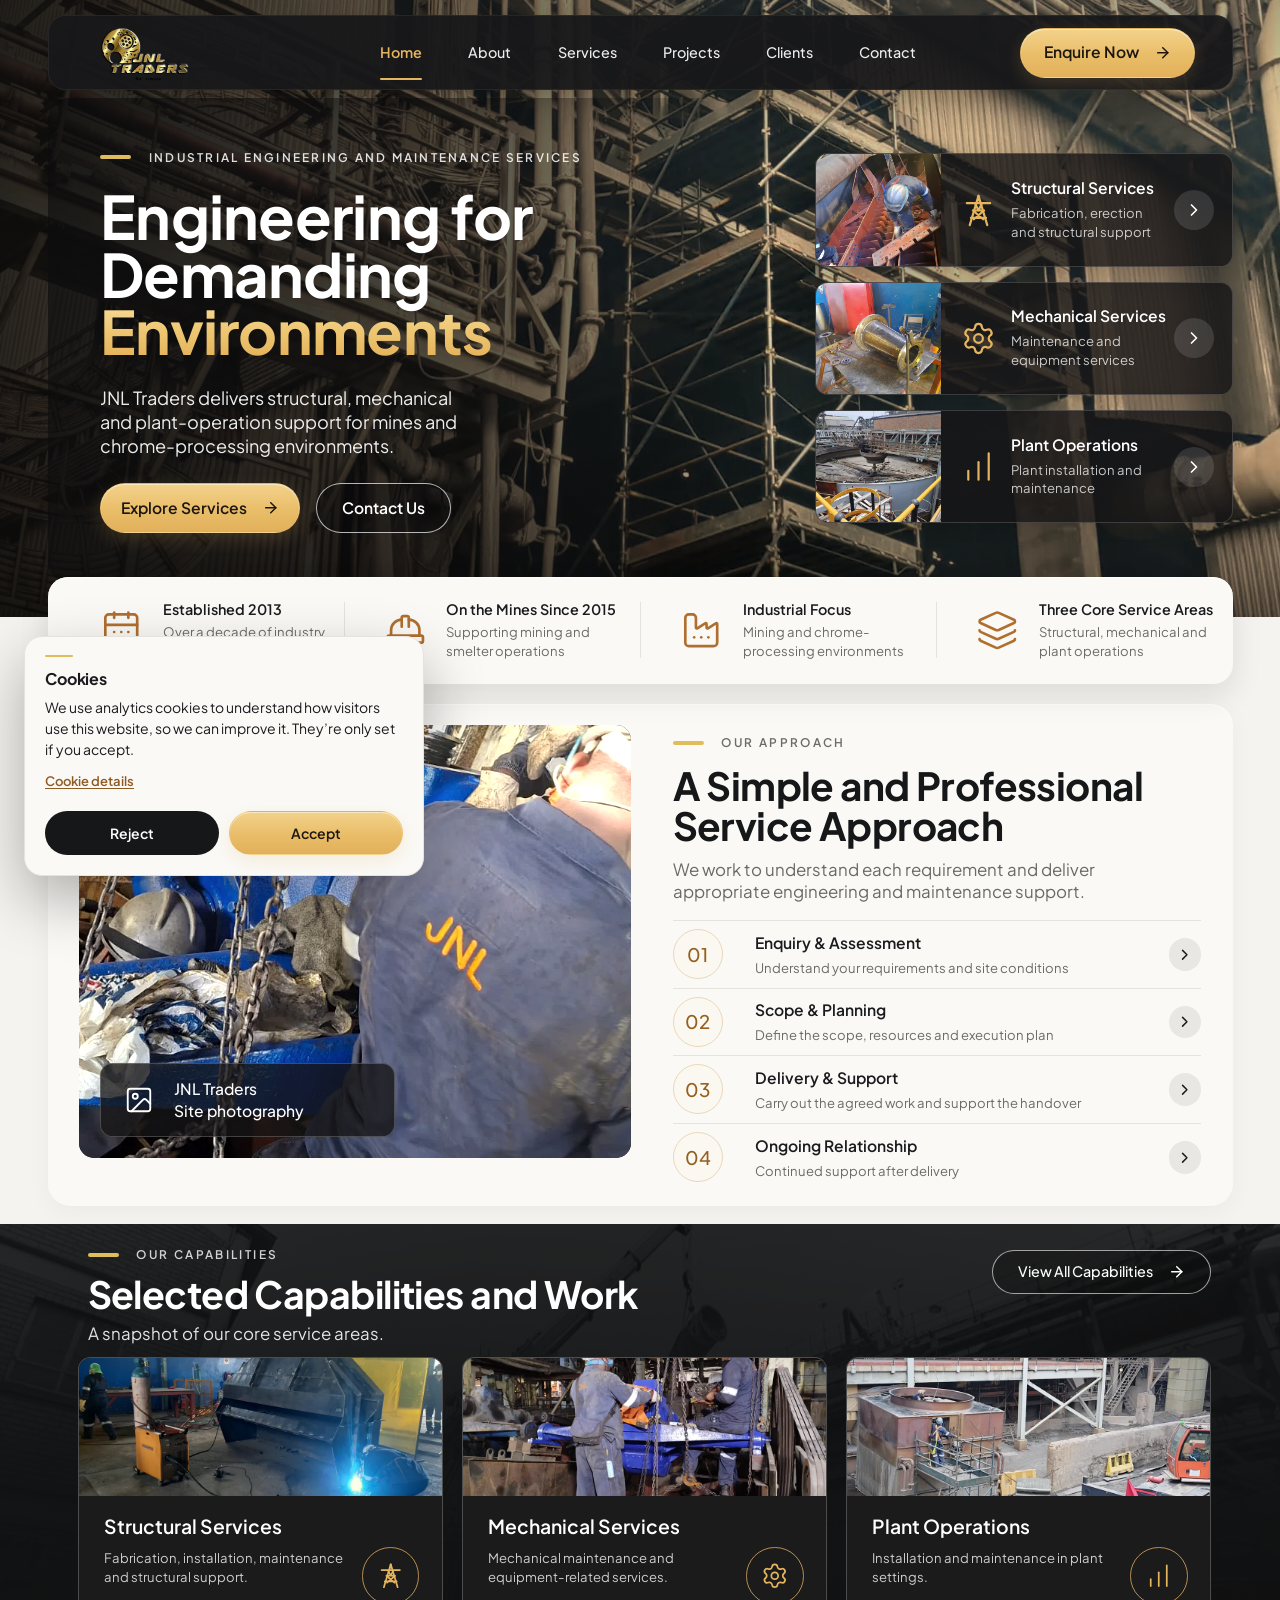
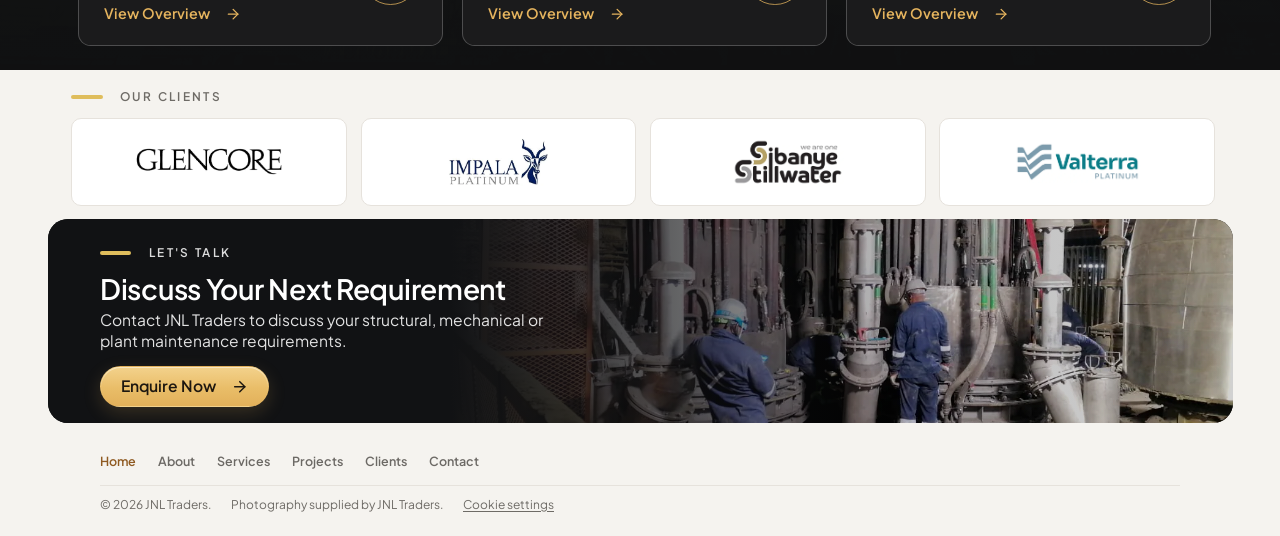
==== commit 1afc751e: "Site build Ndumiso-Y/jnl-traders-web@7e1bd002b28cea034f847955b4f7c37811667cec" ====
--- a/index.html
+++ b/index.html
@@ -5,6 +5,8 @@
     <meta name="viewport" content="width=device-width, initial-scale=1.0" />
     <title>JNL Traders | Industrial Engineering and Maintenance Services</title>
     <meta name="description" content="JNL Traders provides structural, mechanical and plant-operation support for mining and chrome-processing environments." />
+    <!-- Search Console ownership, Embark Digitals' Google account (19 Nov 2026). Keep it, or the site loses verification. -->
+    <meta name="google-site-verification" content="wJJ5m_79wIBKHD7o_sQdVIyyKA5VWnmyXLpV1b4_USQ" />
     <link rel="icon" type="image/png" sizes="48x48" href="/brand/favicon-48.png" />
     <link rel="apple-touch-icon" href="/brand/apple-touch-icon.png" />
     <script type="application/ld+json">
@@ -40,16 +42,16 @@
         ]
       }
     </script>
-    <script type="module" crossorigin src="/assets/main-BDMiBP9P.js"></script>
-    <link rel="modulepreload" crossorigin href="/assets/PageShell-O3vBacLb.js">
-    <link rel="modulepreload" crossorigin href="/assets/homepage-mye1WZIt.js">
-    <link rel="modulepreload" crossorigin href="/assets/ClientLogos-BWnl8Vmf.js">
-    <link rel="modulepreload" crossorigin href="/assets/factory-CslHCM6a.js">
-    <link rel="modulepreload" crossorigin href="/assets/wrench-Cn-AK4aL.js">
-    <link rel="modulepreload" crossorigin href="/assets/icons-7N8mmbbW.js">
-    <link rel="modulepreload" crossorigin href="/assets/image-B7DkZUmy.js">
-    <link rel="modulepreload" crossorigin href="/assets/CredibilityStrip-DocypSdx.js">
-    <link rel="stylesheet" crossorigin href="/assets/PageShell-CTJHnuEZ.css">
+    <script type="module" crossorigin src="/assets/main-DF6xQ70E.js"></script>
+    <link rel="modulepreload" crossorigin href="/assets/PageShell-CMYKp7LM.js">
+    <link rel="modulepreload" crossorigin href="/assets/homepage-c53RIX7j.js">
+    <link rel="modulepreload" crossorigin href="/assets/ClientLogos-Clj7GsYH.js">
+    <link rel="modulepreload" crossorigin href="/assets/factory-DEH-qWMq.js">
+    <link rel="modulepreload" crossorigin href="/assets/wrench-BxaSqBVc.js">
+    <link rel="modulepreload" crossorigin href="/assets/icons-DuWdwjYc.js">
+    <link rel="modulepreload" crossorigin href="/assets/image-JiwVpxf2.js">
+    <link rel="modulepreload" crossorigin href="/assets/CredibilityStrip-D3215vtl.js">
+    <link rel="stylesheet" crossorigin href="/assets/PageShell-BA9dkvIH.css">
     <link rel="stylesheet" crossorigin href="/assets/ClientLogos-CKI07FHI.css">
     <link rel="stylesheet" crossorigin href="/assets/CredibilityStrip-DPrCYsFg.css">
     <link rel="stylesheet" crossorigin href="/assets/main-B-PE709d.css">
@@ -68,6 +70,6 @@
     <meta name="twitter:card" content="summary_large_image" />
   </head>
   <body>
-    <div id="root"><link rel="preload" as="image" href="/brand/jnl-logo.webp"/><link rel="preload" as="image" imageSrcSet="/images/jnl/jnl-traders-industrial-plant-steel-framework-960w.webp 960w, /images/jnl/jnl-traders-industrial-plant-steel-framework.webp 1536w" imageSizes="(max-width: 767px) 270px, 100vw" fetchPriority="high"/><link rel="preload" as="image" href="/images/jnl/jnl-traders-workers-on-red-steel-structure.webp"/><link rel="preload" as="image" href="/images/jnl/jnl-traders-metal-shaft-with-flange-on-workbench.webp"/><link rel="preload" as="image" href="/images/jnl/jnl-traders-circular-thickener-basin-walkway.webp"/><div id="top" class="page"><a class="skip-link" href="#main">Skip to content</a><header class="site-header"><div class="site-header__bar frame"><a class="site-header__logo" href="/" aria-label="JNL Traders — home"><img src="/brand/jnl-logo.webp" alt="JNL Traders logo" width="264" height="211"/></a><nav class="site-header__nav" aria-label="Primary"><button type="button" class="site-header__toggle" aria-expanded="false" aria-controls="_R_2_"><svg xmlns="http://www.w3.org/2000/svg" width="24" height="24" viewBox="0 0 24 24" fill="none" stroke="currentColor" stroke-width="2" stroke-linecap="round" stroke-linejoin="round" class="lucide lucide-menu" aria-hidden="true"><path d="M4 5h16"></path><path d="M4 12h16"></path><path d="M4 19h16"></path></svg><span class="visually-hidden">Open menu</span></button><ul id="_R_2_" class="site-header__links" data-open="false"><li><a href="/" aria-current="page">Home</a></li><li><a href="/about/">About</a></li><li><a href="/services/">Services</a></li><li><a href="/projects/">Projects</a></li><li><a href="/clients-partners/">Clients</a></li><li><a href="/contact/">Contact</a></li><li class="site-header__menu-cta"><button type="button" class="btn btn--gold">Enquire Now <svg xmlns="http://www.w3.org/2000/svg" width="24" height="24" viewBox="0 0 24 24" fill="none" stroke="currentColor" stroke-width="2" stroke-linecap="round" stroke-linejoin="round" class="lucide lucide-arrow-right" aria-hidden="true"><path d="M5 12h14"></path><path d="m12 5 7 7-7 7"></path></svg></button></li></ul></nav><button type="button" class="btn btn--gold site-header__cta">Enquire Now <svg xmlns="http://www.w3.org/2000/svg" width="24" height="24" viewBox="0 0 24 24" fill="none" stroke="currentColor" stroke-width="2" stroke-linecap="round" stroke-linejoin="round" class="lucide lucide-arrow-right" aria-hidden="true"><path d="M5 12h14"></path><path d="m12 5 7 7-7 7"></path></svg></button></div></header><main id="main" tabindex="-1"><section class="hero" aria-labelledby="hero-title"><div class="hero__media"><img src="/images/jnl/jnl-traders-industrial-plant-steel-framework.webp" srcSet="/images/jnl/jnl-traders-industrial-plant-steel-framework-960w.webp 960w, /images/jnl/jnl-traders-industrial-plant-steel-framework.webp 1536w" sizes="(max-width: 767px) 270px, 100vw" alt="Steel framework, access stairways and scaffolding on the exterior of an industrial processing plant" fetchPriority="high"/></div><div class="hero__inner frame"><div class="hero__copy"><p class="eyebrow hero__eyebrow">Industrial Engineering and Maintenance Services</p><h1 id="hero-title" class="hero__title"><span>Engineering for</span> <span>Demanding</span> <span class="hero__title-accent">Environments</span></h1><p class="hero__lead">JNL Traders delivers structural, mechanical and plant-operation support for mines and chrome-processing environments.</p><div class="hero__actions"><a class="btn btn--gold" href="/services/">Explore Services<!-- --> <svg xmlns="http://www.w3.org/2000/svg" width="24" height="24" viewBox="0 0 24 24" fill="none" stroke="currentColor" stroke-width="2" stroke-linecap="round" stroke-linejoin="round" class="lucide lucide-arrow-right" aria-hidden="true"><path d="M5 12h14"></path><path d="m12 5 7 7-7 7"></path></svg></a><a class="btn btn--ghost" href="/contact/">Contact Us</a></div></div><ul id="services" class="hero__panels" aria-label="Core services"><li><a class="service-panel" href="/services/#structural"><span class="service-panel__media"><img src="/images/jnl/jnl-traders-workers-on-red-steel-structure.webp" alt="Workers in hard hats working inside a red fabricated steel structure at an industrial site" loading="eager"/></span><svg viewBox="0 0 24 24" fill="none" stroke="currentColor" stroke-width="1.5" stroke-linecap="round" stroke-linejoin="round" aria-hidden="true" class="service-panel__icon"><path d="M12 2 6 22M12 2l6 20"></path><path d="M4 7h16M9.6 7 12 12l2.4-5M8.2 12h7.6M8.2 12l7 6M15.8 12l-7 6M6.8 17h10.4"></path><path d="M12 2v3"></path></svg><span class="service-panel__text"><span class="service-panel__title">Structural Services</span><span class="service-panel__desc">Fabrication, erection and structural support</span></span><span class="service-panel__go" aria-hidden="true"><svg xmlns="http://www.w3.org/2000/svg" width="24" height="24" viewBox="0 0 24 24" fill="none" stroke="currentColor" stroke-width="2" stroke-linecap="round" stroke-linejoin="round" class="lucide lucide-chevron-right" aria-hidden="true"><path d="m9 18 6-6-6-6"></path></svg></span></a></li><li><a class="service-panel" href="/services/#mechanical"><span class="service-panel__media"><img src="/images/jnl/jnl-traders-metal-shaft-with-flange-on-workbench.webp" alt="Metal shaft and flange assembly on a workshop bench" loading="eager"/></span><svg xmlns="http://www.w3.org/2000/svg" width="24" height="24" viewBox="0 0 24 24" fill="none" stroke="currentColor" stroke-width="1.5" stroke-linecap="round" stroke-linejoin="round" class="lucide lucide-settings service-panel__icon" aria-hidden="true"><path d="M9.671 4.136a2.34 2.34 0 0 1 4.659 0 2.34 2.34 0 0 0 3.319 1.915 2.34 2.34 0 0 1 2.33 4.033 2.34 2.34 0 0 0 0 3.831 2.34 2.34 0 0 1-2.33 4.033 2.34 2.34 0 0 0-3.319 1.915 2.34 2.34 0 0 1-4.659 0 2.34 2.34 0 0 0-3.32-1.915 2.34 2.34 0 0 1-2.33-4.033 2.34 2.34 0 0 0 0-3.831A2.34 2.34 0 0 1 6.35 6.051a2.34 2.34 0 0 0 3.319-1.915"></path><circle cx="12" cy="12" r="3"></circle></svg><span class="service-panel__text"><span class="service-panel__title">Mechanical Services</span><span class="service-panel__desc">Maintenance and equipment services</span></span><span class="service-panel__go" aria-hidden="true"><svg xmlns="http://www.w3.org/2000/svg" width="24" height="24" viewBox="0 0 24 24" fill="none" stroke="currentColor" stroke-width="2" stroke-linecap="round" stroke-linejoin="round" class="lucide lucide-chevron-right" aria-hidden="true"><path d="m9 18 6-6-6-6"></path></svg></span></a></li><li><a class="service-panel" href="/services/#plant"><span class="service-panel__media"><img src="/images/jnl/jnl-traders-circular-thickener-basin-walkway.webp" alt="Large circular thickener basin with its bridge and maintenance walkway at a processing plant" loading="eager"/></span><svg xmlns="http://www.w3.org/2000/svg" width="24" height="24" viewBox="0 0 24 24" fill="none" stroke="currentColor" stroke-width="1.5" stroke-linecap="round" stroke-linejoin="round" class="lucide lucide-chart-no-axes-column-increasing lucide-bar-chart service-panel__icon" aria-hidden="true"><path d="M5 21v-6"></path><path d="M12 21V9"></path><path d="M19 21V3"></path></svg><span class="service-panel__text"><span class="service-panel__title">Plant Operations</span><span class="service-panel__desc">Plant installation and maintenance</span></span><span class="service-panel__go" aria-hidden="true"><svg xmlns="http://www.w3.org/2000/svg" width="24" height="24" viewBox="0 0 24 24" fill="none" stroke="currentColor" stroke-width="2" stroke-linecap="round" stroke-linejoin="round" class="lucide lucide-chevron-right" aria-hidden="true"><path d="m9 18 6-6-6-6"></path></svg></span></a></li></ul></div></section><section class="cred" aria-label="Company facts"><ul class="cred__strip frame"><li class="cred__item" data-status="legacy"><svg xmlns="http://www.w3.org/2000/svg" width="24" height="24" viewBox="0 0 24 24" fill="none" stroke="currentColor" stroke-width="1.5" stroke-linecap="round" stroke-linejoin="round" class="lucide lucide-calendar-days cred__icon" aria-hidden="true"><path d="M8 2v3"></path><path d="M16 2v3"></path><rect x="3" y="3" width="18" height="18" rx="2"></rect><path d="M3 9h18"></path><path d="M8 13h.01"></path><path d="M12 13h.01"></path><path d="M16 13h.01"></path><path d="M8 17h.01"></path><path d="M12 17h.01"></path><path d="M16 17h.01"></path></svg><div><p class="cred__title">Established 2013</p><p class="cred__desc">Over a decade of industry experience</p></div></li><li class="cred__item" data-status="profile"><svg xmlns="http://www.w3.org/2000/svg" width="24" height="24" viewBox="0 0 24 24" fill="none" stroke="currentColor" stroke-width="1.5" stroke-linecap="round" stroke-linejoin="round" class="lucide lucide-hard-hat cred__icon" aria-hidden="true"><path d="M10 10V5a1 1 0 0 1 1-1h2a1 1 0 0 1 1 1v5"></path><path d="M14 6a6 6 0 0 1 6 6v3"></path><path d="M4 15v-3a6 6 0 0 1 6-6"></path><rect x="2" y="15" width="20" height="4" rx="1"></rect></svg><div><p class="cred__title">On the Mines Since 2015</p><p class="cred__desc">Supporting mining and smelter operations</p></div></li><li class="cred__item" data-status="legacy"><svg xmlns="http://www.w3.org/2000/svg" width="24" height="24" viewBox="0 0 24 24" fill="none" stroke="currentColor" stroke-width="1.5" stroke-linecap="round" stroke-linejoin="round" class="lucide lucide-factory cred__icon" aria-hidden="true"><path d="M12 16h.01"></path><path d="M16 16h.01"></path><path d="M3 19a2 2 0 0 0 2 2h14a2 2 0 0 0 2-2V8.5a.5.5 0 0 0-.769-.422l-4.462 2.844A.5.5 0 0 1 15 10.5v-2a.5.5 0 0 0-.769-.422L9.77 10.922A.5.5 0 0 1 9 10.5V5a2 2 0 0 0-2-2H5a2 2 0 0 0-2 2z"></path><path d="M8 16h.01"></path></svg><div><p class="cred__title">Industrial Focus</p><p class="cred__desc">Mining and chrome-processing environments</p></div></li><li class="cred__item" data-status="legacy"><svg xmlns="http://www.w3.org/2000/svg" width="24" height="24" viewBox="0 0 24 24" fill="none" stroke="currentColor" stroke-width="1.5" stroke-linecap="round" stroke-linejoin="round" class="lucide lucide-layers lucide-layers-3 cred__icon" aria-hidden="true"><path d="M12.83 2.18a2 2 0 0 0-1.66 0L2.6 6.08a1 1 0 0 0 0 1.83l8.58 3.91a2 2 0 0 0 1.66 0l8.58-3.9a1 1 0 0 0 0-1.83z"></path><path d="M2 12a1 1 0 0 0 .58.91l8.6 3.91a2 2 0 0 0 1.65 0l8.58-3.9A1 1 0 0 0 22 12"></path><path d="M2 17a1 1 0 0 0 .58.91l8.6 3.91a2 2 0 0 0 1.65 0l8.58-3.9A1 1 0 0 0 22 17"></path></svg><div><p class="cred__title">Three Core Service Areas</p><p class="cred__desc">Structural, mechanical and plant operations</p></div></li></ul></section><section id="approach" class="approach" aria-labelledby="approach-title"><div class="approach__panel frame"><figure class="approach__media"><img src="/images/jnl/jnl-traders-jnl-uniform-technician-worksite.webp" alt="Technician in JNL Traders branded workwear working with lifting chains at an industrial site" loading="lazy"/><figcaption class="approach__badge"><svg xmlns="http://www.w3.org/2000/svg" width="24" height="24" viewBox="0 0 24 24" fill="none" stroke="currentColor" stroke-width="1.5" stroke-linecap="round" stroke-linejoin="round" class="lucide lucide-image" aria-hidden="true"><rect width="18" height="18" x="3" y="3" rx="2" ry="2"></rect><circle cx="9" cy="9" r="2"></circle><path d="m21 15-3.086-3.086a2 2 0 0 0-2.828 0L6 21"></path></svg><span>JNL Traders<br/>Site photography</span></figcaption></figure><div class="approach__body"><p class="eyebrow approach__eyebrow">Our Approach</p><h2 id="approach-title" class="approach__title">A Simple and Professional Service Approach</h2><p class="approach__intro">We work to understand each requirement and deliver appropriate engineering and maintenance support.</p><ol class="approach__steps" data-status="draft"><li class="approach__step"><span class="approach__num" aria-hidden="true">01</span><span class="approach__step-text"><span class="approach__step-title">Enquiry &amp; Assessment</span><span class="approach__step-desc">Understand your requirements and site conditions</span></span><span class="approach__chev" aria-hidden="true"><svg xmlns="http://www.w3.org/2000/svg" width="24" height="24" viewBox="0 0 24 24" fill="none" stroke="currentColor" stroke-width="2" stroke-linecap="round" stroke-linejoin="round" class="lucide lucide-chevron-right" aria-hidden="true"><path d="m9 18 6-6-6-6"></path></svg></span></li><li class="approach__step"><span class="approach__num" aria-hidden="true">02</span><span class="approach__step-text"><span class="approach__step-title">Scope &amp; Planning</span><span class="approach__step-desc">Define the scope, resources and execution plan</span></span><span class="approach__chev" aria-hidden="true"><svg xmlns="http://www.w3.org/2000/svg" width="24" height="24" viewBox="0 0 24 24" fill="none" stroke="currentColor" stroke-width="2" stroke-linecap="round" stroke-linejoin="round" class="lucide lucide-chevron-right" aria-hidden="true"><path d="m9 18 6-6-6-6"></path></svg></span></li><li class="approach__step"><span class="approach__num" aria-hidden="true">03</span><span class="approach__step-text"><span class="approach__step-title">Delivery &amp; Support</span><span class="approach__step-desc">Carry out the agreed work and support the handover</span></span><span class="approach__chev" aria-hidden="true"><svg xmlns="http://www.w3.org/2000/svg" width="24" height="24" viewBox="0 0 24 24" fill="none" stroke="currentColor" stroke-width="2" stroke-linecap="round" stroke-linejoin="round" class="lucide lucide-chevron-right" aria-hidden="true"><path d="m9 18 6-6-6-6"></path></svg></span></li><li class="approach__step"><span class="approach__num" aria-hidden="true">04</span><span class="approach__step-text"><span class="approach__step-title">Ongoing Relationship</span><span class="approach__step-desc">Continued support after delivery</span></span><span class="approach__chev" aria-hidden="true"><svg xmlns="http://www.w3.org/2000/svg" width="24" height="24" viewBox="0 0 24 24" fill="none" stroke="currentColor" stroke-width="2" stroke-linecap="round" stroke-linejoin="round" class="lucide lucide-chevron-right" aria-hidden="true"><path d="m9 18 6-6-6-6"></path></svg></span></li></ol></div></div></section><section id="capabilities" class="caps" aria-labelledby="caps-title"><div class="caps__inner frame"><div class="caps__head"><div><p class="eyebrow caps__eyebrow">Our Capabilities</p><h2 id="caps-title" class="caps__title">Selected Capabilities and Work</h2><p class="caps__intro">A snapshot of our core service areas.</p></div><a class="btn caps__all" href="/services/">View All Capabilities<!-- --> <svg xmlns="http://www.w3.org/2000/svg" width="24" height="24" viewBox="0 0 24 24" fill="none" stroke="currentColor" stroke-width="2" stroke-linecap="round" stroke-linejoin="round" class="lucide lucide-arrow-right" aria-hidden="true"><path d="M5 12h14"></path><path d="m12 5 7 7-7 7"></path></svg></a></div><ul class="caps__grid"><li class="cap-card"><span class="cap-card__media"><img class="cap-card__img" src="/images/jnl/jnl-traders-welding-large-black-steel-chute.webp" alt="Worker welding a large fabricated steel assembly in a fabrication workshop" loading="lazy"/></span><div class="cap-card__body"><h3 class="cap-card__title">Structural Services</h3><p class="cap-card__desc">Fabrication, installation, maintenance and structural support.</p><a class="cap-card__link" href="/services/#structural">View Overview <svg xmlns="http://www.w3.org/2000/svg" width="24" height="24" viewBox="0 0 24 24" fill="none" stroke="currentColor" stroke-width="2" stroke-linecap="round" stroke-linejoin="round" class="lucide lucide-arrow-right" aria-hidden="true"><path d="M5 12h14"></path><path d="m12 5 7 7-7 7"></path></svg><span class="visually-hidden">: <!-- -->Structural Services</span></a><span class="cap-card__badge" aria-hidden="true"><svg viewBox="0 0 24 24" fill="none" stroke="currentColor" stroke-width="1.5" stroke-linecap="round" stroke-linejoin="round" aria-hidden="true"><path d="M12 2 6 22M12 2l6 20"></path><path d="M4 7h16M9.6 7 12 12l2.4-5M8.2 12h7.6M8.2 12l7 6M15.8 12l-7 6M6.8 17h10.4"></path><path d="M12 2v3"></path></svg></span></div></li><li class="cap-card"><span class="cap-card__media"><img class="cap-card__img" src="/images/jnl/jnl-traders-technicians-industrial-equipment-workshop.webp" alt="Technicians in hard hats working on a blue industrial pump assembly inside a plant" loading="lazy"/></span><div class="cap-card__body"><h3 class="cap-card__title">Mechanical Services</h3><p class="cap-card__desc">Mechanical maintenance and equipment-related services.</p><a class="cap-card__link" href="/services/#mechanical">View Overview <svg xmlns="http://www.w3.org/2000/svg" width="24" height="24" viewBox="0 0 24 24" fill="none" stroke="currentColor" stroke-width="2" stroke-linecap="round" stroke-linejoin="round" class="lucide lucide-arrow-right" aria-hidden="true"><path d="M5 12h14"></path><path d="m12 5 7 7-7 7"></path></svg><span class="visually-hidden">: <!-- -->Mechanical Services</span></a><span class="cap-card__badge" aria-hidden="true"><svg xmlns="http://www.w3.org/2000/svg" width="24" height="24" viewBox="0 0 24 24" fill="none" stroke="currentColor" stroke-width="1.5" stroke-linecap="round" stroke-linejoin="round" class="lucide lucide-settings" aria-hidden="true"><path d="M9.671 4.136a2.34 2.34 0 0 1 4.659 0 2.34 2.34 0 0 0 3.319 1.915 2.34 2.34 0 0 1 2.33 4.033 2.34 2.34 0 0 0 0 3.831 2.34 2.34 0 0 1-2.33 4.033 2.34 2.34 0 0 0-3.319 1.915 2.34 2.34 0 0 1-4.659 0 2.34 2.34 0 0 0-3.32-1.915 2.34 2.34 0 0 1-2.33-4.033 2.34 2.34 0 0 0 0-3.831A2.34 2.34 0 0 1 6.35 6.051a2.34 2.34 0 0 0 3.319-1.915"></path><circle cx="12" cy="12" r="3"></circle></svg></span></div></li><li class="cap-card"><span class="cap-card__media"><img class="cap-card__img" src="/images/jnl/jnl-traders-technicians-on-circular-steel-vessel.webp" alt="Technicians working beside a large circular steel vessel and access platform at a processing plant" loading="lazy"/></span><div class="cap-card__body"><h3 class="cap-card__title">Plant Operations</h3><p class="cap-card__desc">Installation and maintenance in plant settings.</p><a class="cap-card__link" href="/services/#plant">View Overview <svg xmlns="http://www.w3.org/2000/svg" width="24" height="24" viewBox="0 0 24 24" fill="none" stroke="currentColor" stroke-width="2" stroke-linecap="round" stroke-linejoin="round" class="lucide lucide-arrow-right" aria-hidden="true"><path d="M5 12h14"></path><path d="m12 5 7 7-7 7"></path></svg><span class="visually-hidden">: <!-- -->Plant Operations</span></a><span class="cap-card__badge" aria-hidden="true"><svg xmlns="http://www.w3.org/2000/svg" width="24" height="24" viewBox="0 0 24 24" fill="none" stroke="currentColor" stroke-width="1.5" stroke-linecap="round" stroke-linejoin="round" class="lucide lucide-chart-no-axes-column-increasing lucide-bar-chart" aria-hidden="true"><path d="M5 21v-6"></path><path d="M12 21V9"></path><path d="M19 21V3"></path></svg></span></div></li></ul></div></section><section id="partners" class="partners" aria-labelledby="partners-title"><div class="partners__inner frame"><h2 id="partners-title" class="eyebrow partners__eyebrow">Our Clients</h2><ul class="logos logos--strip" aria-label="Client logos" style="--count:4"><li class="logo-tile"><img src="/assets/glencore-CwxRWNNJ.webp" alt="Glencore logo" width="447" height="101" loading="lazy" decoding="async" style="--h:0.823"/></li><li class="logo-tile"><img src="/assets/impala-platinum-C84Ka5NG.webp" alt="Impala Platinum logo" width="337" height="166" loading="lazy" decoding="async" style="--h:1.216"/></li><li class="logo-tile"><img src="/assets/sibanye-stillwater-ntznXwwk.webp" alt="Sibanye-Stillwater logo" width="1017" height="440" loading="lazy" decoding="async" style="--h:1.139"/></li><li class="logo-tile"><img src="/assets/valterra-platinum-CxhO0D-q.webp" alt="Valterra Platinum logo" width="1086" height="365" loading="lazy" decoding="async" style="--h:1.004"/></li></ul></div></section><section id="contact" class="cta" aria-labelledby="cta-title"><div class="cta__panel frame"><img class="cta__img" src="/images/jnl/jnl-traders-workers-near-vertical-industrial-pipework.webp" srcSet="/images/jnl/jnl-traders-workers-near-vertical-industrial-pipework-960w.webp 960w, /images/jnl/jnl-traders-workers-near-vertical-industrial-pipework.webp 1280w" sizes="100vw" alt="" aria-hidden="true" loading="lazy"/><div class="cta__body"><p class="eyebrow cta__eyebrow">Let&#x27;s Talk</p><h2 id="cta-title" class="cta__title">Discuss Your Next Requirement</h2><p class="cta__text">Contact JNL Traders to discuss your structural, mechanical or plant maintenance requirements.</p><button type="button" class="btn btn--gold cta__btn">Enquire Now<!-- --> <svg xmlns="http://www.w3.org/2000/svg" width="24" height="24" viewBox="0 0 24 24" fill="none" stroke="currentColor" stroke-width="2" stroke-linecap="round" stroke-linejoin="round" class="lucide lucide-arrow-right" aria-hidden="true"><path d="M5 12h14"></path><path d="m12 5 7 7-7 7"></path></svg></button></div></div></section></main><footer class="site-footer"><div class="site-footer__inner frame"><nav class="site-footer__nav" aria-label="Footer"><ul><li><a href="/" aria-current="page">Home</a></li><li><a href="/about/">About</a></li><li><a href="/services/">Services</a></li><li><a href="/projects/">Projects</a></li><li><a href="/clients-partners/">Clients</a></li><li><a href="/contact/">Contact</a></li></ul></nav><div class="site-footer__notes"><p>© 2026 JNL Traders.</p><p>Photography supplied by JNL Traders.</p></div></div></footer><dialog class="enq" aria-labelledby="enq-title"><div class="enq__head"><h2 id="enq-title">Enquire Now</h2><form method="dialog"><button class="enq__close" aria-label="Close enquiry form"><svg xmlns="http://www.w3.org/2000/svg" width="24" height="24" viewBox="0 0 24 24" fill="none" stroke="currentColor" stroke-width="2" stroke-linecap="round" stroke-linejoin="round" class="lucide lucide-x" aria-hidden="true"><path d="M18 6 6 18"></path><path d="m6 6 12 12"></path></svg></button></form></div><p class="enq__notice"><svg xmlns="http://www.w3.org/2000/svg" width="24" height="24" viewBox="0 0 24 24" fill="none" stroke="currentColor" stroke-width="2" stroke-linecap="round" stroke-linejoin="round" class="lucide lucide-info" aria-hidden="true"><circle cx="12" cy="12" r="10"></circle><path d="M12 16v-4"></path><path d="M12 8h.01"></path></svg><span><strong>Online enquiries are not connected yet.</strong> This form checks your entries but does not send them anywhere.<!-- --> <!-- -->Please email <a href="mailto:info@jnltraders.co.za">info@jnltraders.co.za</a> instead.</span></p><form class="enq__form" noValidate=""><div class="enq__row"><div class="enq__field"><label for="enq-name">Full name <span aria-hidden="true">*</span></label><input id="enq-name" autoComplete="name" maxLength="120" required="" name="name"/></div><div class="enq__field"><label for="enq-company">Company</label><input id="enq-company" autoComplete="organization" maxLength="120" name="company"/></div></div><div class="enq__row"><div class="enq__field"><label for="enq-email">Email <span aria-hidden="true">*</span></label><input id="enq-email" type="email" autoComplete="email" maxLength="254" required="" name="email"/></div><div class="enq__field"><label for="enq-phone">Phone</label><input id="enq-phone" type="tel" autoComplete="tel" maxLength="20" name="phone"/></div></div><div class="enq__field"><label for="enq-service">Service area <span aria-hidden="true">*</span></label><select id="enq-service" name="service" required=""><option value="" disabled="" selected="">Select a service area</option><option>Structural Services</option><option>Mechanical Services</option><option>Plant Operations</option><option>Other / not sure</option></select></div><div class="enq__field"><label for="enq-message">Your requirement <span aria-hidden="true">*</span></label><textarea id="enq-message" name="message" rows="4" maxLength="5000" required=""></textarea></div><p class="enq__req">* Required</p><div role="status" aria-live="polite" class="enq__status"></div><button type="submit" class="btn btn--gold enq__submit">Check enquiry</button></form></dialog></div></div>
+    <div id="root"><link rel="preload" as="image" href="/brand/jnl-logo.webp"/><link rel="preload" as="image" imageSrcSet="/images/jnl/jnl-traders-industrial-plant-steel-framework-960w.webp 960w, /images/jnl/jnl-traders-industrial-plant-steel-framework.webp 1536w" imageSizes="(max-width: 767px) 270px, 100vw" fetchPriority="high"/><link rel="preload" as="image" href="/images/jnl/jnl-traders-workers-on-red-steel-structure.webp"/><link rel="preload" as="image" href="/images/jnl/jnl-traders-metal-shaft-with-flange-on-workbench.webp"/><link rel="preload" as="image" href="/images/jnl/jnl-traders-circular-thickener-basin-walkway.webp"/><div id="top" class="page"><a class="skip-link" href="#main">Skip to content</a><header class="site-header"><div class="site-header__bar frame"><a class="site-header__logo" href="/" aria-label="JNL Traders — home"><img src="/brand/jnl-logo.webp" alt="JNL Traders logo" width="264" height="211"/></a><nav class="site-header__nav" aria-label="Primary"><button type="button" class="site-header__toggle" aria-expanded="false" aria-controls="_R_2_"><svg xmlns="http://www.w3.org/2000/svg" width="24" height="24" viewBox="0 0 24 24" fill="none" stroke="currentColor" stroke-width="2" stroke-linecap="round" stroke-linejoin="round" class="lucide lucide-menu" aria-hidden="true"><path d="M4 5h16"></path><path d="M4 12h16"></path><path d="M4 19h16"></path></svg><span class="visually-hidden">Open menu</span></button><ul id="_R_2_" class="site-header__links" data-open="false"><li><a href="/" aria-current="page">Home</a></li><li><a href="/about/">About</a></li><li><a href="/services/">Services</a></li><li><a href="/projects/">Projects</a></li><li><a href="/clients-partners/">Clients</a></li><li><a href="/contact/">Contact</a></li><li class="site-header__menu-cta"><button type="button" class="btn btn--gold">Enquire Now <svg xmlns="http://www.w3.org/2000/svg" width="24" height="24" viewBox="0 0 24 24" fill="none" stroke="currentColor" stroke-width="2" stroke-linecap="round" stroke-linejoin="round" class="lucide lucide-arrow-right" aria-hidden="true"><path d="M5 12h14"></path><path d="m12 5 7 7-7 7"></path></svg></button></li></ul></nav><button type="button" class="btn btn--gold site-header__cta">Enquire Now <svg xmlns="http://www.w3.org/2000/svg" width="24" height="24" viewBox="0 0 24 24" fill="none" stroke="currentColor" stroke-width="2" stroke-linecap="round" stroke-linejoin="round" class="lucide lucide-arrow-right" aria-hidden="true"><path d="M5 12h14"></path><path d="m12 5 7 7-7 7"></path></svg></button></div></header><main id="main" tabindex="-1"><section class="hero" aria-labelledby="hero-title"><div class="hero__media"><img src="/images/jnl/jnl-traders-industrial-plant-steel-framework.webp" srcSet="/images/jnl/jnl-traders-industrial-plant-steel-framework-960w.webp 960w, /images/jnl/jnl-traders-industrial-plant-steel-framework.webp 1536w" sizes="(max-width: 767px) 270px, 100vw" alt="Steel framework, access stairways and scaffolding on the exterior of an industrial processing plant" fetchPriority="high"/></div><div class="hero__inner frame"><div class="hero__copy"><p class="eyebrow hero__eyebrow">Industrial Engineering and Maintenance Services</p><h1 id="hero-title" class="hero__title"><span>Engineering for</span> <span>Demanding</span> <span class="hero__title-accent">Environments</span></h1><p class="hero__lead">JNL Traders delivers structural, mechanical and plant-operation support for mines and chrome-processing environments.</p><div class="hero__actions"><a class="btn btn--gold" href="/services/">Explore Services<!-- --> <svg xmlns="http://www.w3.org/2000/svg" width="24" height="24" viewBox="0 0 24 24" fill="none" stroke="currentColor" stroke-width="2" stroke-linecap="round" stroke-linejoin="round" class="lucide lucide-arrow-right" aria-hidden="true"><path d="M5 12h14"></path><path d="m12 5 7 7-7 7"></path></svg></a><a class="btn btn--ghost" href="/contact/">Contact Us</a></div></div><ul id="services" class="hero__panels" aria-label="Core services"><li><a class="service-panel" href="/services/#structural"><span class="service-panel__media"><img src="/images/jnl/jnl-traders-workers-on-red-steel-structure.webp" alt="Workers in hard hats working inside a red fabricated steel structure at an industrial site" loading="eager"/></span><svg viewBox="0 0 24 24" fill="none" stroke="currentColor" stroke-width="1.5" stroke-linecap="round" stroke-linejoin="round" aria-hidden="true" class="service-panel__icon"><path d="M12 2 6 22M12 2l6 20"></path><path d="M4 7h16M9.6 7 12 12l2.4-5M8.2 12h7.6M8.2 12l7 6M15.8 12l-7 6M6.8 17h10.4"></path><path d="M12 2v3"></path></svg><span class="service-panel__text"><span class="service-panel__title">Structural Services</span><span class="service-panel__desc">Fabrication, erection and structural support</span></span><span class="service-panel__go" aria-hidden="true"><svg xmlns="http://www.w3.org/2000/svg" width="24" height="24" viewBox="0 0 24 24" fill="none" stroke="currentColor" stroke-width="2" stroke-linecap="round" stroke-linejoin="round" class="lucide lucide-chevron-right" aria-hidden="true"><path d="m9 18 6-6-6-6"></path></svg></span></a></li><li><a class="service-panel" href="/services/#mechanical"><span class="service-panel__media"><img src="/images/jnl/jnl-traders-metal-shaft-with-flange-on-workbench.webp" alt="Metal shaft and flange assembly on a workshop bench" loading="eager"/></span><svg xmlns="http://www.w3.org/2000/svg" width="24" height="24" viewBox="0 0 24 24" fill="none" stroke="currentColor" stroke-width="1.5" stroke-linecap="round" stroke-linejoin="round" class="lucide lucide-settings service-panel__icon" aria-hidden="true"><path d="M9.671 4.136a2.34 2.34 0 0 1 4.659 0 2.34 2.34 0 0 0 3.319 1.915 2.34 2.34 0 0 1 2.33 4.033 2.34 2.34 0 0 0 0 3.831 2.34 2.34 0 0 1-2.33 4.033 2.34 2.34 0 0 0-3.319 1.915 2.34 2.34 0 0 1-4.659 0 2.34 2.34 0 0 0-3.32-1.915 2.34 2.34 0 0 1-2.33-4.033 2.34 2.34 0 0 0 0-3.831A2.34 2.34 0 0 1 6.35 6.051a2.34 2.34 0 0 0 3.319-1.915"></path><circle cx="12" cy="12" r="3"></circle></svg><span class="service-panel__text"><span class="service-panel__title">Mechanical Services</span><span class="service-panel__desc">Maintenance and equipment services</span></span><span class="service-panel__go" aria-hidden="true"><svg xmlns="http://www.w3.org/2000/svg" width="24" height="24" viewBox="0 0 24 24" fill="none" stroke="currentColor" stroke-width="2" stroke-linecap="round" stroke-linejoin="round" class="lucide lucide-chevron-right" aria-hidden="true"><path d="m9 18 6-6-6-6"></path></svg></span></a></li><li><a class="service-panel" href="/services/#plant"><span class="service-panel__media"><img src="/images/jnl/jnl-traders-circular-thickener-basin-walkway.webp" alt="Large circular thickener basin with its bridge and maintenance walkway at a processing plant" loading="eager"/></span><svg xmlns="http://www.w3.org/2000/svg" width="24" height="24" viewBox="0 0 24 24" fill="none" stroke="currentColor" stroke-width="1.5" stroke-linecap="round" stroke-linejoin="round" class="lucide lucide-chart-no-axes-column-increasing lucide-bar-chart service-panel__icon" aria-hidden="true"><path d="M5 21v-6"></path><path d="M12 21V9"></path><path d="M19 21V3"></path></svg><span class="service-panel__text"><span class="service-panel__title">Plant Operations</span><span class="service-panel__desc">Plant installation and maintenance</span></span><span class="service-panel__go" aria-hidden="true"><svg xmlns="http://www.w3.org/2000/svg" width="24" height="24" viewBox="0 0 24 24" fill="none" stroke="currentColor" stroke-width="2" stroke-linecap="round" stroke-linejoin="round" class="lucide lucide-chevron-right" aria-hidden="true"><path d="m9 18 6-6-6-6"></path></svg></span></a></li></ul></div></section><section class="cred" aria-label="Company facts"><ul class="cred__strip frame"><li class="cred__item" data-status="legacy"><svg xmlns="http://www.w3.org/2000/svg" width="24" height="24" viewBox="0 0 24 24" fill="none" stroke="currentColor" stroke-width="1.5" stroke-linecap="round" stroke-linejoin="round" class="lucide lucide-calendar-days cred__icon" aria-hidden="true"><path d="M8 2v3"></path><path d="M16 2v3"></path><rect x="3" y="3" width="18" height="18" rx="2"></rect><path d="M3 9h18"></path><path d="M8 13h.01"></path><path d="M12 13h.01"></path><path d="M16 13h.01"></path><path d="M8 17h.01"></path><path d="M12 17h.01"></path><path d="M16 17h.01"></path></svg><div><p class="cred__title">Established 2013</p><p class="cred__desc">Over a decade of industry experience</p></div></li><li class="cred__item" data-status="profile"><svg xmlns="http://www.w3.org/2000/svg" width="24" height="24" viewBox="0 0 24 24" fill="none" stroke="currentColor" stroke-width="1.5" stroke-linecap="round" stroke-linejoin="round" class="lucide lucide-hard-hat cred__icon" aria-hidden="true"><path d="M10 10V5a1 1 0 0 1 1-1h2a1 1 0 0 1 1 1v5"></path><path d="M14 6a6 6 0 0 1 6 6v3"></path><path d="M4 15v-3a6 6 0 0 1 6-6"></path><rect x="2" y="15" width="20" height="4" rx="1"></rect></svg><div><p class="cred__title">On the Mines Since 2015</p><p class="cred__desc">Supporting mining and smelter operations</p></div></li><li class="cred__item" data-status="legacy"><svg xmlns="http://www.w3.org/2000/svg" width="24" height="24" viewBox="0 0 24 24" fill="none" stroke="currentColor" stroke-width="1.5" stroke-linecap="round" stroke-linejoin="round" class="lucide lucide-factory cred__icon" aria-hidden="true"><path d="M12 16h.01"></path><path d="M16 16h.01"></path><path d="M3 19a2 2 0 0 0 2 2h14a2 2 0 0 0 2-2V8.5a.5.5 0 0 0-.769-.422l-4.462 2.844A.5.5 0 0 1 15 10.5v-2a.5.5 0 0 0-.769-.422L9.77 10.922A.5.5 0 0 1 9 10.5V5a2 2 0 0 0-2-2H5a2 2 0 0 0-2 2z"></path><path d="M8 16h.01"></path></svg><div><p class="cred__title">Industrial Focus</p><p class="cred__desc">Mining and chrome-processing environments</p></div></li><li class="cred__item" data-status="legacy"><svg xmlns="http://www.w3.org/2000/svg" width="24" height="24" viewBox="0 0 24 24" fill="none" stroke="currentColor" stroke-width="1.5" stroke-linecap="round" stroke-linejoin="round" class="lucide lucide-layers lucide-layers-3 cred__icon" aria-hidden="true"><path d="M12.83 2.18a2 2 0 0 0-1.66 0L2.6 6.08a1 1 0 0 0 0 1.83l8.58 3.91a2 2 0 0 0 1.66 0l8.58-3.9a1 1 0 0 0 0-1.83z"></path><path d="M2 12a1 1 0 0 0 .58.91l8.6 3.91a2 2 0 0 0 1.65 0l8.58-3.9A1 1 0 0 0 22 12"></path><path d="M2 17a1 1 0 0 0 .58.91l8.6 3.91a2 2 0 0 0 1.65 0l8.58-3.9A1 1 0 0 0 22 17"></path></svg><div><p class="cred__title">Three Core Service Areas</p><p class="cred__desc">Structural, mechanical and plant operations</p></div></li></ul></section><section id="approach" class="approach" aria-labelledby="approach-title"><div class="approach__panel frame"><figure class="approach__media"><img src="/images/jnl/jnl-traders-jnl-uniform-technician-worksite.webp" alt="Technician in JNL Traders branded workwear working with lifting chains at an industrial site" loading="lazy"/><figcaption class="approach__badge"><svg xmlns="http://www.w3.org/2000/svg" width="24" height="24" viewBox="0 0 24 24" fill="none" stroke="currentColor" stroke-width="1.5" stroke-linecap="round" stroke-linejoin="round" class="lucide lucide-image" aria-hidden="true"><rect width="18" height="18" x="3" y="3" rx="2" ry="2"></rect><circle cx="9" cy="9" r="2"></circle><path d="m21 15-3.086-3.086a2 2 0 0 0-2.828 0L6 21"></path></svg><span>JNL Traders<br/>Site photography</span></figcaption></figure><div class="approach__body"><p class="eyebrow approach__eyebrow">Our Approach</p><h2 id="approach-title" class="approach__title">A Simple and Professional Service Approach</h2><p class="approach__intro">We work to understand each requirement and deliver appropriate engineering and maintenance support.</p><ol class="approach__steps" data-status="draft"><li class="approach__step"><span class="approach__num" aria-hidden="true">01</span><span class="approach__step-text"><span class="approach__step-title">Enquiry &amp; Assessment</span><span class="approach__step-desc">Understand your requirements and site conditions</span></span><span class="approach__chev" aria-hidden="true"><svg xmlns="http://www.w3.org/2000/svg" width="24" height="24" viewBox="0 0 24 24" fill="none" stroke="currentColor" stroke-width="2" stroke-linecap="round" stroke-linejoin="round" class="lucide lucide-chevron-right" aria-hidden="true"><path d="m9 18 6-6-6-6"></path></svg></span></li><li class="approach__step"><span class="approach__num" aria-hidden="true">02</span><span class="approach__step-text"><span class="approach__step-title">Scope &amp; Planning</span><span class="approach__step-desc">Define the scope, resources and execution plan</span></span><span class="approach__chev" aria-hidden="true"><svg xmlns="http://www.w3.org/2000/svg" width="24" height="24" viewBox="0 0 24 24" fill="none" stroke="currentColor" stroke-width="2" stroke-linecap="round" stroke-linejoin="round" class="lucide lucide-chevron-right" aria-hidden="true"><path d="m9 18 6-6-6-6"></path></svg></span></li><li class="approach__step"><span class="approach__num" aria-hidden="true">03</span><span class="approach__step-text"><span class="approach__step-title">Delivery &amp; Support</span><span class="approach__step-desc">Carry out the agreed work and support the handover</span></span><span class="approach__chev" aria-hidden="true"><svg xmlns="http://www.w3.org/2000/svg" width="24" height="24" viewBox="0 0 24 24" fill="none" stroke="currentColor" stroke-width="2" stroke-linecap="round" stroke-linejoin="round" class="lucide lucide-chevron-right" aria-hidden="true"><path d="m9 18 6-6-6-6"></path></svg></span></li><li class="approach__step"><span class="approach__num" aria-hidden="true">04</span><span class="approach__step-text"><span class="approach__step-title">Ongoing Relationship</span><span class="approach__step-desc">Continued support after delivery</span></span><span class="approach__chev" aria-hidden="true"><svg xmlns="http://www.w3.org/2000/svg" width="24" height="24" viewBox="0 0 24 24" fill="none" stroke="currentColor" stroke-width="2" stroke-linecap="round" stroke-linejoin="round" class="lucide lucide-chevron-right" aria-hidden="true"><path d="m9 18 6-6-6-6"></path></svg></span></li></ol></div></div></section><section id="capabilities" class="caps" aria-labelledby="caps-title"><div class="caps__inner frame"><div class="caps__head"><div><p class="eyebrow caps__eyebrow">Our Capabilities</p><h2 id="caps-title" class="caps__title">Selected Capabilities and Work</h2><p class="caps__intro">A snapshot of our core service areas.</p></div><a class="btn caps__all" href="/services/">View All Capabilities<!-- --> <svg xmlns="http://www.w3.org/2000/svg" width="24" height="24" viewBox="0 0 24 24" fill="none" stroke="currentColor" stroke-width="2" stroke-linecap="round" stroke-linejoin="round" class="lucide lucide-arrow-right" aria-hidden="true"><path d="M5 12h14"></path><path d="m12 5 7 7-7 7"></path></svg></a></div><ul class="caps__grid"><li class="cap-card"><span class="cap-card__media"><img class="cap-card__img" src="/images/jnl/jnl-traders-welding-large-black-steel-chute.webp" alt="Worker welding a large fabricated steel assembly in a fabrication workshop" loading="lazy"/></span><div class="cap-card__body"><h3 class="cap-card__title">Structural Services</h3><p class="cap-card__desc">Fabrication, installation, maintenance and structural support.</p><a class="cap-card__link" href="/services/#structural">View Overview <svg xmlns="http://www.w3.org/2000/svg" width="24" height="24" viewBox="0 0 24 24" fill="none" stroke="currentColor" stroke-width="2" stroke-linecap="round" stroke-linejoin="round" class="lucide lucide-arrow-right" aria-hidden="true"><path d="M5 12h14"></path><path d="m12 5 7 7-7 7"></path></svg><span class="visually-hidden">: <!-- -->Structural Services</span></a><span class="cap-card__badge" aria-hidden="true"><svg viewBox="0 0 24 24" fill="none" stroke="currentColor" stroke-width="1.5" stroke-linecap="round" stroke-linejoin="round" aria-hidden="true"><path d="M12 2 6 22M12 2l6 20"></path><path d="M4 7h16M9.6 7 12 12l2.4-5M8.2 12h7.6M8.2 12l7 6M15.8 12l-7 6M6.8 17h10.4"></path><path d="M12 2v3"></path></svg></span></div></li><li class="cap-card"><span class="cap-card__media"><img class="cap-card__img" src="/images/jnl/jnl-traders-technicians-industrial-equipment-workshop.webp" alt="Technicians in hard hats working on a blue industrial pump assembly inside a plant" loading="lazy"/></span><div class="cap-card__body"><h3 class="cap-card__title">Mechanical Services</h3><p class="cap-card__desc">Mechanical maintenance and equipment-related services.</p><a class="cap-card__link" href="/services/#mechanical">View Overview <svg xmlns="http://www.w3.org/2000/svg" width="24" height="24" viewBox="0 0 24 24" fill="none" stroke="currentColor" stroke-width="2" stroke-linecap="round" stroke-linejoin="round" class="lucide lucide-arrow-right" aria-hidden="true"><path d="M5 12h14"></path><path d="m12 5 7 7-7 7"></path></svg><span class="visually-hidden">: <!-- -->Mechanical Services</span></a><span class="cap-card__badge" aria-hidden="true"><svg xmlns="http://www.w3.org/2000/svg" width="24" height="24" viewBox="0 0 24 24" fill="none" stroke="currentColor" stroke-width="1.5" stroke-linecap="round" stroke-linejoin="round" class="lucide lucide-settings" aria-hidden="true"><path d="M9.671 4.136a2.34 2.34 0 0 1 4.659 0 2.34 2.34 0 0 0 3.319 1.915 2.34 2.34 0 0 1 2.33 4.033 2.34 2.34 0 0 0 0 3.831 2.34 2.34 0 0 1-2.33 4.033 2.34 2.34 0 0 0-3.319 1.915 2.34 2.34 0 0 1-4.659 0 2.34 2.34 0 0 0-3.32-1.915 2.34 2.34 0 0 1-2.33-4.033 2.34 2.34 0 0 0 0-3.831A2.34 2.34 0 0 1 6.35 6.051a2.34 2.34 0 0 0 3.319-1.915"></path><circle cx="12" cy="12" r="3"></circle></svg></span></div></li><li class="cap-card"><span class="cap-card__media"><img class="cap-card__img" src="/images/jnl/jnl-traders-technicians-on-circular-steel-vessel.webp" alt="Technicians working beside a large circular steel vessel and access platform at a processing plant" loading="lazy"/></span><div class="cap-card__body"><h3 class="cap-card__title">Plant Operations</h3><p class="cap-card__desc">Installation and maintenance in plant settings.</p><a class="cap-card__link" href="/services/#plant">View Overview <svg xmlns="http://www.w3.org/2000/svg" width="24" height="24" viewBox="0 0 24 24" fill="none" stroke="currentColor" stroke-width="2" stroke-linecap="round" stroke-linejoin="round" class="lucide lucide-arrow-right" aria-hidden="true"><path d="M5 12h14"></path><path d="m12 5 7 7-7 7"></path></svg><span class="visually-hidden">: <!-- -->Plant Operations</span></a><span class="cap-card__badge" aria-hidden="true"><svg xmlns="http://www.w3.org/2000/svg" width="24" height="24" viewBox="0 0 24 24" fill="none" stroke="currentColor" stroke-width="1.5" stroke-linecap="round" stroke-linejoin="round" class="lucide lucide-chart-no-axes-column-increasing lucide-bar-chart" aria-hidden="true"><path d="M5 21v-6"></path><path d="M12 21V9"></path><path d="M19 21V3"></path></svg></span></div></li></ul></div></section><section id="partners" class="partners" aria-labelledby="partners-title"><div class="partners__inner frame"><h2 id="partners-title" class="eyebrow partners__eyebrow">Our Clients</h2><ul class="logos logos--strip" aria-label="Client logos" style="--count:4"><li class="logo-tile"><img src="/assets/glencore-CwxRWNNJ.webp" alt="Glencore logo" width="447" height="101" loading="lazy" decoding="async" style="--h:0.823"/></li><li class="logo-tile"><img src="/assets/impala-platinum-C84Ka5NG.webp" alt="Impala Platinum logo" width="337" height="166" loading="lazy" decoding="async" style="--h:1.216"/></li><li class="logo-tile"><img src="/assets/sibanye-stillwater-ntznXwwk.webp" alt="Sibanye-Stillwater logo" width="1017" height="440" loading="lazy" decoding="async" style="--h:1.139"/></li><li class="logo-tile"><img src="/assets/valterra-platinum-CxhO0D-q.webp" alt="Valterra Platinum logo" width="1086" height="365" loading="lazy" decoding="async" style="--h:1.004"/></li></ul></div></section><section id="contact" class="cta" aria-labelledby="cta-title"><div class="cta__panel frame"><img class="cta__img" src="/images/jnl/jnl-traders-workers-near-vertical-industrial-pipework.webp" srcSet="/images/jnl/jnl-traders-workers-near-vertical-industrial-pipework-960w.webp 960w, /images/jnl/jnl-traders-workers-near-vertical-industrial-pipework.webp 1280w" sizes="100vw" alt="" aria-hidden="true" loading="lazy"/><div class="cta__body"><p class="eyebrow cta__eyebrow">Let&#x27;s Talk</p><h2 id="cta-title" class="cta__title">Discuss Your Next Requirement</h2><p class="cta__text">Contact JNL Traders to discuss your structural, mechanical or plant maintenance requirements.</p><button type="button" class="btn btn--gold cta__btn">Enquire Now<!-- --> <svg xmlns="http://www.w3.org/2000/svg" width="24" height="24" viewBox="0 0 24 24" fill="none" stroke="currentColor" stroke-width="2" stroke-linecap="round" stroke-linejoin="round" class="lucide lucide-arrow-right" aria-hidden="true"><path d="M5 12h14"></path><path d="m12 5 7 7-7 7"></path></svg></button></div></div></section></main><footer class="site-footer"><div class="site-footer__inner frame"><nav class="site-footer__nav" aria-label="Footer"><ul><li><a href="/" aria-current="page">Home</a></li><li><a href="/about/">About</a></li><li><a href="/services/">Services</a></li><li><a href="/projects/">Projects</a></li><li><a href="/clients-partners/">Clients</a></li><li><a href="/contact/">Contact</a></li></ul></nav><div class="site-footer__notes"><p>© 2026 JNL Traders.</p><p>Photography supplied by JNL Traders.</p><p><button type="button" class="site-footer__cookies">Cookie settings</button></p></div></div></footer><dialog class="enq" aria-labelledby="enq-title"><div class="enq__head"><h2 id="enq-title">Enquire Now</h2><form method="dialog"><button class="enq__close" aria-label="Close enquiry form"><svg xmlns="http://www.w3.org/2000/svg" width="24" height="24" viewBox="0 0 24 24" fill="none" stroke="currentColor" stroke-width="2" stroke-linecap="round" stroke-linejoin="round" class="lucide lucide-x" aria-hidden="true"><path d="M18 6 6 18"></path><path d="m6 6 12 12"></path></svg></button></form></div><p class="enq__notice"><svg xmlns="http://www.w3.org/2000/svg" width="24" height="24" viewBox="0 0 24 24" fill="none" stroke="currentColor" stroke-width="2" stroke-linecap="round" stroke-linejoin="round" class="lucide lucide-info" aria-hidden="true"><circle cx="12" cy="12" r="10"></circle><path d="M12 16v-4"></path><path d="M12 8h.01"></path></svg><span><strong>Online enquiries are not connected yet.</strong> This form checks your entries but does not send them anywhere.<!-- --> <!-- -->Please email <a href="mailto:info@jnltraders.co.za">info@jnltraders.co.za</a> instead.</span></p><form class="enq__form" noValidate=""><div class="enq__row"><div class="enq__field"><label for="enq-name">Full name <span aria-hidden="true">*</span></label><input id="enq-name" autoComplete="name" maxLength="120" required="" name="name"/></div><div class="enq__field"><label for="enq-company">Company</label><input id="enq-company" autoComplete="organization" maxLength="120" name="company"/></div></div><div class="enq__row"><div class="enq__field"><label for="enq-email">Email <span aria-hidden="true">*</span></label><input id="enq-email" type="email" autoComplete="email" maxLength="254" required="" name="email"/></div><div class="enq__field"><label for="enq-phone">Phone</label><input id="enq-phone" type="tel" autoComplete="tel" maxLength="20" name="phone"/></div></div><div class="enq__field"><label for="enq-service">Service area <span aria-hidden="true">*</span></label><select id="enq-service" name="service" required=""><option value="" disabled="" selected="">Select a service area</option><option>Structural Services</option><option>Mechanical Services</option><option>Plant Operations</option><option>Other / not sure</option></select></div><div class="enq__field"><label for="enq-message">Your requirement <span aria-hidden="true">*</span></label><textarea id="enq-message" name="message" rows="4" maxLength="5000" required=""></textarea></div><p class="enq__req">* Required</p><div role="status" aria-live="polite" class="enq__status"></div><button type="submit" class="btn btn--gold enq__submit">Check enquiry</button></form></dialog></div></div>
   </body>
 </html>
--- a/assets/PageShell-BA9dkvIH.css
+++ b/assets/PageShell-BA9dkvIH.css
@@ -0,0 +1 @@
+@font-face{font-family:Plus Jakarta Sans Variable;font-style:normal;font-display:swap;font-weight:200 800;src:url([data-uri])format("woff2-variations");unicode-range:U+460-52F,U+1C80-1C8A,U+20B4,U+2DE0-2DFF,U+A640-A69F,U+FE2E-FE2F}@font-face{font-family:Plus Jakarta Sans Variable;font-style:normal;font-display:swap;font-weight:200 800;src:url(/assets/plus-jakarta-sans-vietnamese-wght-normal-qRpaaN48.woff2)format("woff2-variations");unicode-range:U+102-103,U+110-111,U+128-129,U+168-169,U+1A0-1A1,U+1AF-1B0,U+300-301,U+303-304,U+308-309,U+323,U+329,U+1EA0-1EF9,U+20AB}@font-face{font-family:Plus Jakarta Sans Variable;font-style:normal;font-display:swap;font-weight:200 800;src:url(/assets/plus-jakarta-sans-latin-ext-wght-normal-DmpS2jIq.woff2)format("woff2-variations");unicode-range:U+100-2BA,U+2BD-2C5,U+2C7-2CC,U+2CE-2D7,U+2DD-2FF,U+304,U+308,U+329,U+1D00-1DBF,U+1E00-1E9F,U+1EF2-1EFF,U+2020,U+20A0-20AB,U+20AD-20C0,U+2113,U+2C60-2C7F,U+A720-A7FF}@font-face{font-family:Plus Jakarta Sans Variable;font-style:normal;font-display:swap;font-weight:200 800;src:url(/assets/plus-jakarta-sans-latin-wght-normal-eXO_dkmS.woff2)format("woff2-variations");unicode-range:U+??,U+131,U+152-153,U+2BB-2BC,U+2C6,U+2DA,U+2DC,U+304,U+308,U+329,U+2000-206F,U+20AC,U+2122,U+2191,U+2193,U+2212,U+2215,U+FEFF,U+FFFD}:root{--jnl-ink:#151719;--jnl-ink-2:#1b1b1d;--jnl-mocha:#282222;--jnl-ivory:#f5f3ef;--jnl-cream:#faf9f6;--jnl-slot:#eeede9;--jnl-gold:#e5b45e;--jnl-gold-soft:#f1cf80;--jnl-gold-rule:#dfbd5c;--jnl-bronze:#b06f2e;--jnl-text:#1a1b1e;--jnl-muted:#6e6b66;--jnl-line:#e6e2dc;--jnl-white:#fff;--gold-fill:linear-gradient(180deg, #f3d28c 0%, #e9bd68 55%, #e2b05a 100%);--gold-text:linear-gradient(180deg, #f6dc98 0%, #edc571 50%, #e2ae55 100%);--font-sans:"Plus Jakarta Sans Variable", "Plus Jakarta Sans", system-ui, -apple-system, "Segoe UI", sans-serif;--u:clamp(1px, calc(100vw / 1024), 1.40625px);--gutter:calc(var(--u) * 38);--frame:min(calc(100vw - 2 * var(--gutter)), calc(var(--u) * 948));--radius-lg:calc(var(--u) * 16);--radius-md:calc(var(--u) * 10);--radius-sm:calc(var(--u) * 8);--fs-micro:max(10px, calc(var(--u) * 9.5));--fs-xs:max(11px, calc(var(--u) * 10.5));--fs-sm:calc(var(--u) * 11.5);--fs-base:calc(var(--u) * 12.5);--fs-body:calc(var(--u) * 13.5);--fs-lead:calc(var(--u) * 14.5)}@media (width<=1023.98px){:root{--u:1px;--gutter:24px;--frame:calc(100vw - 2 * var(--gutter));--fs-micro:11px;--fs-xs:13px;--fs-sm:13px;--fs-base:14.5px;--fs-body:15px;--fs-lead:16px}}@media (width<=599.98px){:root{--gutter:16px}}*,:before,:after{box-sizing:border-box}html{scroll-behavior:smooth;-webkit-text-size-adjust:100%}body{background:var(--jnl-ivory);color:var(--jnl-text);font-family:var(--font-sans);font-size:var(--fs-body);-webkit-font-smoothing:antialiased;text-rendering:optimizelegibility;margin:0;line-height:1.45;overflow-x:hidden}img{max-width:100%;display:block}h1,h2,h3,p,ul,ol{margin:0}ul,ol{padding:0;list-style:none}a{color:inherit;text-decoration:none}button,input,select,textarea{font:inherit;color:inherit}:focus-visible{outline:2px solid var(--jnl-gold);outline-offset:3px;border-radius:4px}.skip-link{z-index:100;background:var(--jnl-gold);color:var(--jnl-ink);border-radius:999px;padding:10px 16px;font-weight:700;position:absolute;top:-60px;left:16px}.skip-link:focus{top:16px}.visually-hidden{clip:rect(0 0 0 0);white-space:nowrap;width:1px;height:1px;overflow:hidden;position:absolute!important}.frame{width:var(--frame);margin-inline:auto}.eyebrow{align-items:center;gap:calc(var(--u) * 14);font-size:var(--fs-micro);letter-spacing:.2em;text-transform:uppercase;font-weight:600;display:flex}.eyebrow:before{content:"";width:calc(var(--u) * 25);height:max(2px, calc(var(--u) * 3));background:var(--jnl-gold-rule);border-radius:2px;flex:none}.btn{justify-content:center;align-items:center;gap:calc(var(--u) * 12);height:max(40px, calc(var(--u) * 40));padding-inline:calc(var(--u) * 24);font-size:var(--fs-base);white-space:nowrap;cursor:pointer;border:1px solid #0000;border-radius:999px;font-weight:600;transition:background-color .16s,border-color .16s,box-shadow .16s,filter .16s;display:inline-flex}.btn svg{width:max(14px, calc(var(--u) * 14));height:max(14px, calc(var(--u) * 14));flex:none}.btn--gold{background:var(--gold-fill);color:#1d1710;box-shadow:inset 0 1px #ffffff73,0 6px 18px #e5b45e2e}.btn--gold:hover{filter:brightness(1.06)}.btn--ghost{color:var(--jnl-white);background:#0a0a0c59;border-color:#ffffffb3}.btn--ghost:hover{border-color:var(--jnl-white);background:#ffffff1a}@media (prefers-reduced-motion:reduce){html{scroll-behavior:auto}*,:before,:after{transition:none!important;animation:none!important}}@media screen and (prefers-reduced-motion:no-preference){:root{--ease-out:cubic-bezier(.22, 1, .36, 1)}html .btn{transition:background-color .16s ease, border-color .16s ease, box-shadow .24s ease, filter .16s ease, translate .24s var(--ease-out), scale .16s ease}html .cap-card,html .tile{transition:border-color .16s ease, translate .32s var(--ease-out), box-shadow .32s var(--ease-out)}html .service-panel{transition:border-color .16s ease, background-color .16s ease, translate .32s var(--ease-out)}html .gallery__item{transition:translate .32s var(--ease-out)}.service-panel__go,.approach__chev,.numbered__chev,.tile__icon{transition:background-color .24s,border-color .24s,color .24s}html [data-reveal=hidden]{opacity:0;translate:0 28px}html [data-reveal=shown]{transition:opacity .6s var(--ease-out) var(--reveal-delay,0s), translate .6s var(--ease-out) var(--reveal-delay,0s)}.eyebrow:before{transform-origin:0}html [data-reveal=hidden].eyebrow:before{transform:scaleX(0)}html [data-reveal=shown].eyebrow:before{transition:transform .6s var(--ease-out) var(--reveal-delay,0s)}html [data-reveal=hidden] .cap-card__img,html [data-reveal=hidden] .gallery__photo img,html [data-reveal=hidden].split__media img,html [data-reveal=hidden].approach__media img{transform:scale(1.12)}html [data-reveal=shown] .cap-card__img,html [data-reveal=shown] .gallery__photo img,html [data-reveal=shown].split__media img,html [data-reveal=shown].approach__media img{transition:transform .6s var(--ease-out) var(--reveal-delay,0s)}html [data-reveal=hidden].split__media,html [data-reveal=hidden].approach__media{clip-path:inset(8% round calc(var(--u) * 12))}html [data-reveal=shown].split__media,html [data-reveal=shown].approach__media{clip-path:inset(0 round calc(var(--u) * 12));transition:opacity .6s var(--ease-out) var(--reveal-delay,0s), translate .6s var(--ease-out) var(--reveal-delay,0s), clip-path .6s var(--ease-out) var(--reveal-delay,0s)}:root{--rise-opacity:1;--rise-x:0;--rise-y:20px;--settle-from:1}.hero__actions,.phero__actions,.service-panel{--rise-opacity:0}@media (width>=1024px){:root{--rise-opacity:0;--rise-y:24px;--settle-from:1.06}.service-panel{--rise-x:32px;--rise-y:0}}@keyframes jnl-rise{0%{opacity:var(--rise-opacity);translate:var(--rise-x) var(--rise-y)}}@keyframes jnl-settle{0%{transform:scale(var(--settle-from))}}@keyframes jnl-draw{0%{transform:scaleX(0)}}.hero__copy>*,.phero__inner>*,.service-panel{animation:jnl-rise .6s var(--ease-out) backwards}.hero__copy>:nth-child(2),.phero__inner>:nth-child(2){animation-delay:90ms}.hero__copy>:nth-child(3),.phero__inner>:nth-child(3){animation-delay:.18s}.hero__copy>:nth-child(4),.phero__inner>:nth-child(4){animation-delay:.27s}.phero__inner>:nth-child(5){animation-delay:.36s}.hero__panels>:first-child .service-panel{animation-delay:.24s}.hero__panels>:nth-child(2) .service-panel{animation-delay:.34s}.hero__panels>:nth-child(3) .service-panel{animation-delay:.44s}.hero__media img,.phero__media img{animation:jnl-settle .9s var(--ease-out) backwards}.hero__eyebrow:before,.phero__eyebrow:before{animation:jnl-draw .6s var(--ease-out) .12s backwards}@supports (overflow:clip){.btn{position:relative}.btn--gold{isolation:isolate;overflow:clip}.btn--gold:after{content:"";z-index:-1;pointer-events:none;background:linear-gradient(105deg,#0000 25%,#faf9f6cc 50%,#0000 75%);position:absolute;inset:0;transform:translate(-110%)}.btn--gold:focus-visible:after{transition:transform .56s ease-in-out;transform:translate(110%)}@keyframes jnl-sweep{0%{transform:translate(-110%)}to{transform:translate(110%)}}.hero__actions .btn--gold:after,.phero__actions .btn--gold:after{animation:.6s ease-in-out .85s backwards jnl-sweep}html [data-reveal=shown].btn--gold:after{animation:jnl-sweep .42s ease-in-out calc(var(--reveal-delay,0s) + .22s) backwards}}.btn:focus-visible{translate:0 -2px}.btn:not(:disabled):active{translate:0;scale:.98}.lucide-arrow-right,.service-panel__go svg,.approach__chev svg,.numbered__chev svg,.svc-jump__link svg,.contact__svc svg{transition:transform .24s var(--ease-out)}a:focus-visible>.lucide-arrow-right,button:focus-visible>.lucide-arrow-right,.service-panel:focus-visible .service-panel__go svg,.svc-jump__link:focus-visible svg,.contact__svc a:focus-visible svg{transform:translate(5px)}html .site-footer__nav a{transition:color .16s ease, translate .24s var(--ease-out)}.site-footer__nav a:focus-visible{translate:3px}.service-panel:focus-visible{translate:0 -3px}.service-panel:focus-visible .service-panel__go{background:var(--jnl-gold);color:#1d1710}.split__media img,.approach__media img,.cap-card__img,.gallery__photo img,.service-panel__media img{transition:transform .56s var(--ease-out)}.split__media:after,.approach__media:after,.cap-card__media:after,.gallery__photo:after{content:"";pointer-events:none;opacity:0;transition:opacity .42s var(--ease-out);background:linear-gradient(#e5b45e29 0%,#28222200 45%,#2822229e 100%);position:absolute;inset:0}.cap-card:focus-within{translate:0 -5px;box-shadow:0 18px 36px #00000061}.cap-card:focus-within .cap-card__img,.service-panel:focus-visible .service-panel__media img{transform:scale(1.07)}.cap-card:focus-within .cap-card__media:after{opacity:1}@media (hover:hover){@supports (overflow:clip){.btn--gold:not(:disabled):hover:after{transition:transform .56s ease-in-out;transform:translate(110%)}}.btn:not(:disabled):not(:active):hover{translate:0 -2px}.btn--gold:not(:disabled):hover{box-shadow:inset 0 1px #ffffff73,0 10px 26px #e5b45e61}a:hover>.lucide-arrow-right,button:not(:disabled):hover>.lucide-arrow-right,.cap-card:hover .lucide-arrow-right,.service-panel:hover .service-panel__go svg,.approach__step:hover .approach__chev svg,.numbered__row:hover .numbered__chev svg,.svc-jump__link:hover svg,.contact__svc a:hover svg{transform:translate(5px)}.service-panel:hover .service-panel__go,.approach__step:hover .approach__chev,.numbered__row:hover .numbered__chev,.tile:hover .tile__icon{background:var(--jnl-gold);border-color:var(--jnl-gold);color:#1d1710}.site-footer__nav a:hover{translate:3px}.cap-card:hover{translate:0 -5px;box-shadow:0 18px 36px #00000061}.tile:hover{translate:0 -5px;box-shadow:0 16px 32px #281e1424}.sec--dark .tile:hover{box-shadow:0 18px 36px #00000061}.service-panel:hover{translate:0 -3px}.gallery__item:hover{translate:0 -5px}.split:hover .split__media img,.approach__panel:hover .approach__media img,.cap-card:hover .cap-card__img,.gallery__item:hover img,.service-panel:hover .service-panel__media img{transform:scale(1.07)}.split:hover .split__media:after,.approach__panel:hover .approach__media:after,.cap-card:hover .cap-card__media:after,.gallery__item:hover .gallery__photo:after{opacity:1}}@media (width>=1024px){.site-header__links a:not([aria-current]):after{content:"";left:0;right:0;bottom:calc(var(--u) * -6);background:var(--jnl-gold);transform-origin:0;height:2px;transition:transform .24s var(--ease-out);border-radius:2px;position:absolute;transform:scaleX(0)}.site-header__links a:not([aria-current]):focus-visible:after{transform:scaleX(1)}}@media (width>=1024px) and (hover:hover){.site-header__links a:not([aria-current]):hover:after{transform:scaleX(1)}}}.site-header{inset:calc(var(--u) * 12) 0 auto;z-index:20;position:absolute}.site-header__bar{height:calc(var(--u) * 60);padding-inline:calc(var(--u) * 42) calc(var(--u) * 29);border-radius:calc(var(--u) * 14);background:#18181af0;border:1px solid #ffffff0f;grid-template-columns:1fr auto 1fr;align-items:center;display:grid;position:relative;box-shadow:0 10px 30px #00000040}.site-header__logo{border-radius:6px;justify-self:start;display:block}.site-header__logo img{height:calc(var(--u) * 56);width:auto}.site-header__nav{justify-content:center;display:flex}.site-header__links{align-items:center;gap:calc(var(--u) * 37);display:flex}.site-header__links a{padding-block:calc(var(--u) * 8);font-size:var(--fs-sm);color:#ffffffeb;font-weight:500;transition:color .16s;display:block;position:relative}.site-header__links a:hover{color:var(--jnl-gold-soft)}.site-header__links a[aria-current=page]{color:var(--jnl-gold);font-weight:600}.site-header__links a[aria-current=page]:after{content:"";left:0;right:0;bottom:calc(var(--u) * -6);background:var(--jnl-gold);border-radius:2px;height:2px;position:absolute}.site-header__cta{width:calc(var(--u) * 140);height:calc(var(--u) * 40);justify-self:end;padding-inline:0}.site-header__toggle,.site-header__menu-cta{display:none}@media (width<=1023.98px){.site-header{inset:12px 0 auto}.site-header__bar{border-radius:14px;height:64px;padding-inline:20px 12px;display:flex}.site-header__logo img{height:52px}.site-header__nav{flex:none;order:3;justify-content:flex-end;margin-left:10px}.site-header__cta{width:auto;height:40px;margin-left:auto;padding-inline:18px}.site-header__toggle{width:44px;height:44px;color:var(--jnl-white);cursor:pointer;background:0 0;border:1px solid #ffffff40;border-radius:12px;place-items:center;display:inline-grid}.site-header__links{background:#18181af7;border:1px solid #ffffff14;border-radius:14px;flex-direction:column;align-items:stretch;gap:2px;margin:0;padding:10px;display:none;position:absolute;top:calc(100% + 8px);left:0;right:0;box-shadow:0 18px 40px #00000059}.site-header__links[data-open=true]{display:flex}.site-header__links a{border-radius:10px;padding:13px 14px;font-size:15px}.site-header__links a:hover{background:#ffffff0f}.site-header__links a[aria-current=page]:after{display:none}}@media (width<=599.98px){.site-header__cta{display:none}.site-header__nav{margin-left:auto}.site-header__menu-cta{padding:8px 4px 4px;display:block}.site-header__menu-cta .btn{width:100%;height:46px}}.site-footer{padding:6px 0 22px}.site-footer__inner{padding-inline:calc(var(--u) * 42);color:var(--jnl-muted);font-size:12px;line-height:1.5}.site-footer__nav ul{border-bottom:1px solid var(--jnl-line);flex-wrap:wrap;gap:6px 22px;margin-bottom:10px;padding-bottom:10px;display:flex}.site-footer__nav a{color:#6c6965;padding-block:4px;font-size:12.5px;font-weight:600;transition:color .16s;display:inline-block}.site-footer__nav a:hover,.site-footer__nav a[aria-current=page]{color:#8f5a22}.site-footer__notes{flex-wrap:wrap;gap:4px 20px;display:flex}.site-footer__cookies{font:inherit;color:inherit;text-underline-offset:2px;cursor:pointer;background:0 0;border:0;padding:0;text-decoration:underline;transition:color .16s}.site-footer__cookies:hover{color:#8f5a22}@media (width<=1023.98px){.site-footer__inner{padding-inline:4px}.site-footer__nav ul{gap:4px 18px}.site-footer__notes{flex-direction:column}}.cta{padding-bottom:calc(var(--u) * 15)}.cta__panel{isolation:isolate;min-height:calc(var(--u) * 140);border-radius:var(--radius-lg);color:var(--jnl-white);background:#111214;position:relative;overflow:hidden}.cta__img{z-index:-2;object-fit:cover;object-position:60% 52%;filter:saturate(1.1)contrast(1.05)brightness(.82);width:66%;height:100%;position:absolute;inset:0 0 0 auto}.cta__panel:before{content:"";z-index:-1;background:linear-gradient(90deg,#111214 0% 34%,#111214bf 46%,#1112141a 72%,#11121400 100%);position:absolute;inset:0}.cta__body{padding:calc(var(--u) * 20) calc(var(--u) * 24) calc(var(--u) * 13) calc(var(--u) * 42)}.cta__eyebrow{color:#ffffffd9}.cta__title{margin-top:calc(var(--u) * 9);font-size:calc(var(--u) * 22.5);letter-spacing:-.01em;font-weight:600;line-height:1.15}.cta__text{margin-top:calc(var(--u) * 4);max-width:calc(var(--u) * 360);font-size:var(--fs-base);color:#ffffffe0;line-height:1.3}.cta__btn{margin-top:calc(var(--u) * 12);width:calc(var(--u) * 135);height:calc(var(--u) * 33);padding-inline:0}@media (width<=1023.98px){.cta{padding-bottom:24px}.cta__img{object-position:62% 52%;width:100%}.cta__panel:before{background:linear-gradient(90deg,#111214f2 0%,#111214cc 50%,#11121459 100%)}.cta__body{padding:32px 28px}.cta__title{font-size:clamp(24px,4.6vw,32px)}.cta__text{max-width:420px}.cta__btn{width:auto;height:44px;margin-top:20px;padding-inline:24px}}@media (width<=599.98px){.cta__panel:before{background:linear-gradient(#111214eb 0%,#111214d1 60%,#11121480 100%)}.cta__body{padding:28px 20px}}.enq{background:var(--jnl-cream);width:min(560px,100vw - 32px);max-height:calc(100dvh - 32px);color:var(--jnl-text);border:0;border-radius:18px;padding:0;box-shadow:0 30px 80px #00000073}.enq::backdrop{-webkit-backdrop-filter:blur(3px);backdrop-filter:blur(3px);background:#0c0b0bb3}.enq__head{justify-content:space-between;align-items:center;padding:22px 24px 0;display:flex}.enq__head h2{letter-spacing:-.01em;font-size:24px;font-weight:700}.enq__close{cursor:pointer;background:#e9e7e3;border:0;border-radius:50%;place-items:center;width:40px;height:40px;display:grid}.enq__notice{color:#5b4a2c;background:#fbf3e2;border:1px solid #ecd6a8;border-radius:12px;gap:10px;margin:14px 24px 0;padding:12px 14px;font-size:13px;line-height:1.45;display:flex}.enq__notice a,.enq__preview a{text-underline-offset:2px;font-weight:600;text-decoration:underline}.enq__notice svg{width:18px;height:18px;color:var(--jnl-bronze);flex:none;margin-top:1px}.enq__form{gap:14px;padding:18px 24px 24px;display:grid}.enq__row{grid-template-columns:1fr 1fr;gap:14px;display:grid}.enq__field{gap:6px;display:grid}.enq__field label{font-size:13px;font-weight:600}.enq__field input,.enq__field select,.enq__field textarea{background:var(--jnl-white);border:1px solid #d6d1c9;border-radius:10px;width:100%;min-height:44px;padding:10px 12px;font-size:15px}.enq__field textarea{resize:vertical}.enq__field [aria-invalid=true]{border-color:#b3261e;box-shadow:0 0 0 1px #b3261e}.enq__error{color:#b3261e;font-size:12.5px}.enq__req{color:var(--jnl-muted);font-size:12px}.enq__preview{color:#6b1f1a;background:#fbeaea;border:1px solid #e3b3b0;border-radius:12px;padding:12px 14px;font-size:13.5px;line-height:1.45}.enq__sent{color:#1f4d23;background:#eaf4ea;border:1px solid #b4d3b4;border-radius:12px;padding:12px 14px;font-size:13.5px;line-height:1.45}.enq__submit{justify-self:start;height:46px}.enq__submit:disabled{opacity:.7;cursor:progress}.enq__trap{width:1px;height:1px;position:absolute;left:-9999px;overflow:hidden}.enq__privacy{color:var(--jnl-muted);font-size:13px;line-height:1.45}.enq__privacy summary{cursor:pointer;font-weight:600}.enq__privacy ul{gap:6px;margin-top:8px;display:grid}@media (width<=559.98px){.enq__row{grid-template-columns:1fr}.enq__submit{justify-self:stretch}}.cookie{z-index:40;border:1px solid var(--jnl-line);background:var(--jnl-cream);width:min(400px,100vw - 48px);max-height:calc(100dvh - 48px);color:var(--jnl-text);border-radius:18px;padding:18px 20px 20px;font-size:14px;line-height:1.5;position:fixed;bottom:24px;left:24px;overflow-y:auto;box-shadow:0 24px 60px #0000004d}.cookie:focus{outline:none}.cookie:focus-visible{outline:2px solid var(--jnl-gold);outline-offset:3px}.cookie__title{letter-spacing:-.01em;margin-bottom:6px;font-size:16px;font-weight:700}.cookie__title:before{content:"";background:var(--jnl-gold-rule);border-radius:2px;width:28px;height:2px;margin-bottom:10px;display:block}.cookie__current{margin-top:8px;font-weight:600}.cookie__details{color:#4a4741;margin-top:8px;font-size:13px}.cookie__details summary{color:#8f5a22;text-underline-offset:2px;cursor:pointer;padding-block:4px;font-weight:600;text-decoration:underline;display:inline-block}.cookie__details ul{gap:6px;margin:6px 0 8px;padding-left:18px;list-style:outside;display:grid}.cookie__details a{color:#8f5a22;text-underline-offset:2px;padding-block:4px;font-weight:600;text-decoration:underline;display:inline-block}.cookie__actions{gap:10px;margin-top:16px;display:flex}.cookie__actions .btn{flex:1;height:44px;padding-inline:18px;font-size:14px}.cookie__reject{background:var(--jnl-ink);color:var(--jnl-white)}.cookie__reject:hover{background:#2c2e31}@media (prefers-reduced-motion:no-preference){.cookie{animation:.26s ease-out both cookie-in}}@keyframes cookie-in{0%{opacity:0;translate:0 12px}}@media (width<=599.98px){.cookie{width:auto;max-height:calc(100dvh - 24px);padding:16px;bottom:12px;left:12px;right:12px}}
